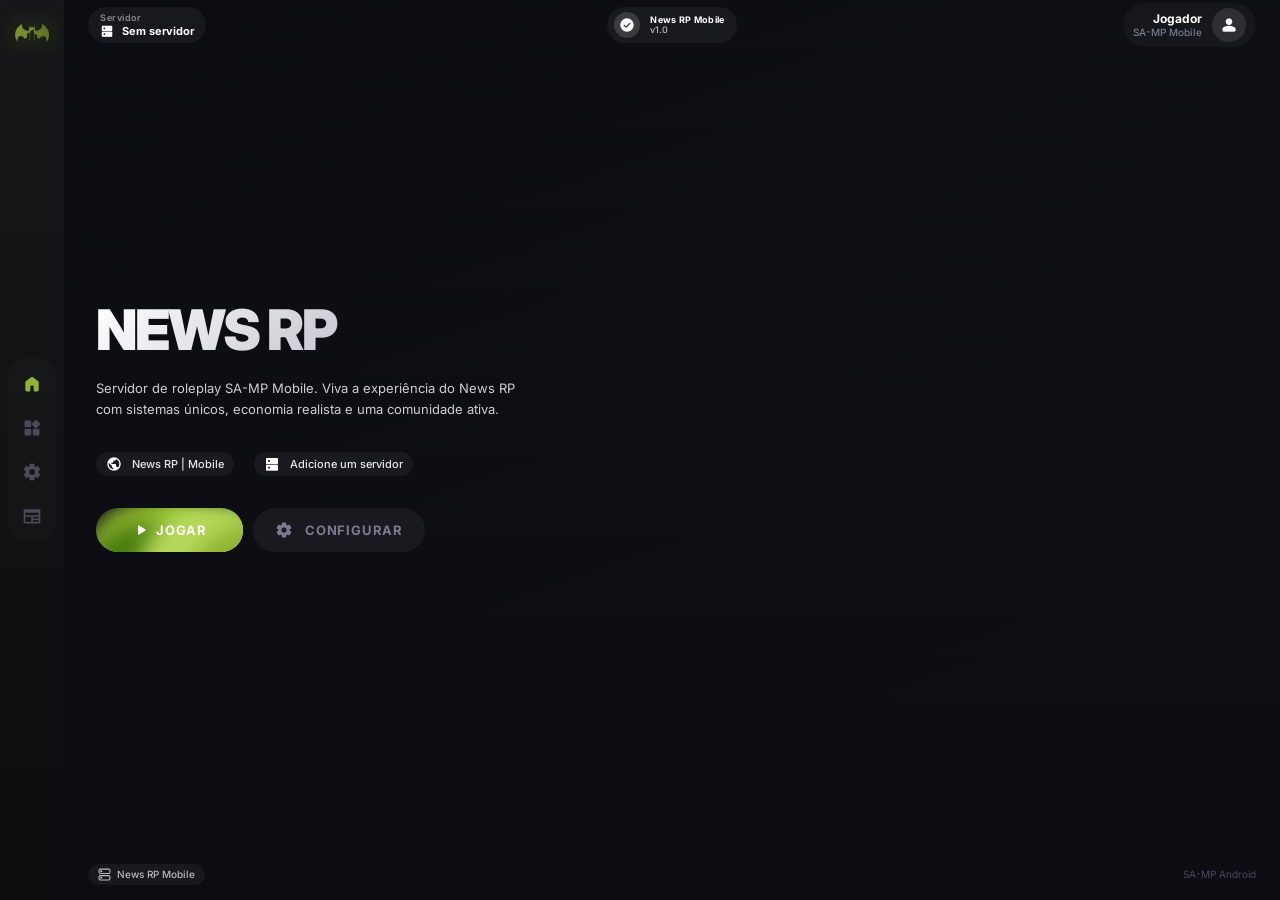
==== app/src/main/assets/launcher/index.html @ 9aef2b6c "Introduce a new web-based launcher interface with updated assets and functionality Replace the old M" ====
<!doctype html>
<html lang="pt-BR">
  <head>
    <meta charset="UTF-8" />
    <meta name="viewport" content="width=device-width, initial-scale=1.0, user-scalable=no" />
    <title>News RP Launcher</title>
    <link href="https://fonts.googleapis.com/css2?family=Material+Symbols+Rounded:opsz,wght,FILL,GRAD@24,400,1,0" rel="stylesheet" />
    <link rel="stylesheet" href="style.css" />
  </head>
  <body>
    <!-- ===== LEFT SIDEBAR ===== -->
    <nav class="sidebar">
      <div class="sidebar-top">
        <img src="assets/logo.png" alt="News RP" class="sidebar-logo" />
      </div>
      <div class="sidebar-nav">
        <div class="nav-group">
          <button class="nav-btn active" id="nav-home" title="Início">
            <span class="material-symbols-rounded" style="font-size: 20px;">home</span>
          </button>
          <button class="nav-btn" id="nav-servers" title="Servidores">
            <span class="material-symbols-rounded" style="font-size: 20px;">widgets</span>
          </button>
          <button class="nav-btn" id="nav-settings" title="Configurações">
            <span class="material-symbols-rounded" style="font-size: 20px;">settings</span>
          </button>
          <button class="nav-btn" id="nav-changelogs" title="Changelog">
            <span class="material-symbols-rounded" style="font-size: 20px;">newspaper</span>
          </button>
        </div>
      </div>
    </nav>

    <!-- ===== MAIN AREA ===== -->
    <div class="main-area">
      <!-- Top Bar -->
      <header class="topbar">
        <div class="topbar-left">
          <div class="player-count-card" id="topbar-players">
            <span class="pc-label">Servidor</span>
            <div class="pc-value-row">
              <span class="material-symbols-rounded" style="font-size: 14px; margin-right: 4px;">dns</span>
              <span id="selected-server-display">Sem servidor</span>
            </div>
          </div>
        </div>
        <div class="topbar-center">
          <div class="version-card" id="topbar-server-badge">
            <div class="v-icon">
              <span class="material-symbols-rounded" style="font-size: 16px;">check_circle</span>
            </div>
            <div class="v-info">
              <span class="v-label">News RP Mobile</span>
              <span class="v-value" id="topbar-version">v1.0</span>
            </div>
          </div>
        </div>
        <div class="topbar-right">
          <div class="user-profile" id="topbar-nick">
            <div class="user-info-text">
              <span class="user-name" id="topbar-username">Jogador</span>
              <span class="user-discord-tag">SA-MP Mobile</span>
            </div>
            <div class="user-avatar">
              <span class="material-symbols-rounded" style="font-size: 20px;">person</span>
            </div>
          </div>
        </div>
      </header>

      <!-- ===== HOME PAGE ===== -->
      <section class="page active" id="page-home">
        <div class="hero-content">
          <h1 class="hero-title">NEWS RP</h1>
          <p class="hero-description">
            Servidor de roleplay SA-MP Mobile. Viva a experiência do News RP com
            sistemas únicos, economia realista e uma comunidade ativa.
          </p>
          <div class="hero-meta">
            <div class="meta-item">
              <span class="material-symbols-rounded" style="font-size: 16px; margin-right: 4px;">public</span>
              <span id="srv-gamemode">News RP | Mobile</span>
            </div>
            <div class="meta-item">
              <span class="material-symbols-rounded" style="font-size: 16px; margin-right: 4px;">dns</span>
              <span id="srv-address">Sem servidor ativo</span>
            </div>
          </div>
          <div class="hero-actions">
            <button class="btn-play-bubble" id="srv-connect">
              <div class="bubble-layer bubble-1"></div>
              <div class="bubble-layer bubble-2"></div>
              <div class="bubble-layer bubble-3"></div>
              <div class="bubble-layer bubble-4"></div>
              <div class="bubble-layer bubble-5"></div>
              <div class="bubble-layer bubble-6"></div>
              <div class="bubble-layer bubble-7"></div>
              <span style="display: flex; align-items: center;">
                <span class="material-symbols-rounded" style="font-size: 18px; margin-right: 6px;">play_arrow</span>
                JOGAR
              </span>
            </button>
            <button class="btn-configure" id="open-settings-btn">
              <span class="material-symbols-rounded" style="font-size: 18px; margin-right: 4px;">settings</span>
              CONFIGURAR
            </button>
          </div>
        </div>
      </section>

      <!-- ===== SERVERS PAGE ===== -->
      <section class="page" id="page-servers">
        <div class="servers-content">
          <div class="servers-header">
            <h2 class="servers-title">SERVIDORES</h2>
            <button class="btn-add-server" id="btn-add-server">
              <span class="material-symbols-rounded" style="font-size: 16px; margin-right: 4px;">add</span>
              Adicionar
            </button>
          </div>
          <div class="servers-grid" id="servers-list">
            <div class="servers-empty">Nenhum servidor salvo.</div>
          </div>
        </div>
      </section>

      <!-- ===== SETTINGS PAGE ===== -->
      <section class="page" id="page-settings">
        <div class="settings-content">
          <div class="settings-header">
            <h2>CONFIGURAÇÕES</h2>
          </div>

          <div class="settings-grid single-col">
            <!-- Nickname -->
            <div class="setting-group full-width">
              <label class="setting-label">Nome do Jogador</label>
              <div class="path-row">
                <input
                  type="text"
                  id="nickname-input"
                  placeholder="Seu nome no jogo..."
                  maxlength="24"
                />
              </div>
            </div>

            <!-- Sistema Section -->
            <div class="settings-sub-header">
              <h3>Jogo</h3>
            </div>

            <div class="settings-row">
              <div class="setting-group">
                <label class="setting-label">Linhas do Chat</label>
                <div class="select-wrapper">
                  <select id="chat-lines-select">
                    <option value="5">5 linhas</option>
                    <option value="10">10 linhas</option>
                    <option value="15">15 linhas</option>
                    <option value="20">20 linhas</option>
                  </select>
                </div>
              </div>
              <div class="setting-group">
                <label class="setting-label">Versão do Launcher</label>
                <div class="info-wrapper">
                  <span id="launcher-version">Carregando...</span>
                </div>
              </div>
            </div>

            <!-- Toggles -->
            <div class="settings-row">
              <div class="setting-group toggle-group">
                <label class="setting-label">Teclado Android</label>
                <label class="toggle-switch">
                  <input type="checkbox" id="keyboard-toggle" />
                  <span class="toggle-slider"></span>
                </label>
              </div>
              <div class="setting-group toggle-group">
                <label class="setting-label">Voice Chat</label>
                <label class="toggle-switch">
                  <input type="checkbox" id="voicechat-toggle" />
                  <span class="toggle-slider"></span>
                </label>
              </div>
            </div>

            <!-- Actions -->
            <div class="settings-row" style="margin-top: 8px;">
              <button class="btn-dialog-cancel" id="btn-reinstall" style="flex: 1; display: flex; align-items: center; justify-content: center; gap: 8px;">
                <span class="material-symbols-rounded" style="font-size: 16px;">download</span>
                Reinstalar Dados
              </button>
            </div>
          </div>

          <button class="btn-save" id="save-settings">
            <span class="material-symbols-rounded" style="font-size: 18px; margin-right: 4px;">save</span>
            SALVAR
          </button>
        </div>
      </section>

      <!-- ===== CHANGELOG PAGE ===== -->
      <section class="page" id="page-changelogs">
        <div class="content">
          <h2 class="section-title">Histórico de Atualizações</h2>
          <p class="section-subtitle">
            Acompanhe o que mudou nas últimas versões do News RP Mobile.
          </p>
          <div class="changelog-container" id="changelog-list">
            <div class="changelog-entry">
              <div class="changelog-version">v1.0.0</div>
              <div class="changelog-date">2025</div>
              <ul class="changelog-items">
                <li>Launcher com interface renovada</li>
                <li>Suporte a múltiplos servidores</li>
                <li>Configurações de apelido e chat</li>
              </ul>
            </div>
          </div>
        </div>
      </section>

      <!-- Bottom Bar -->
      <footer class="bottombar">
        <div class="bottombar-left">
          <span class="server-address" id="footer-server">
            <svg width="13" height="13" viewBox="0 0 24 24" fill="none" stroke="currentColor" stroke-width="2">
              <rect x="2" y="2" width="20" height="8" rx="2" />
              <rect x="2" y="14" width="20" height="8" rx="2" />
              <circle cx="6" cy="6" r="1" /><circle cx="6" cy="18" r="1" />
            </svg>
            News RP Mobile
          </span>
        </div>
        <div class="bottombar-right">
          <span style="font-size: 10px; color: var(--text-muted);">SA-MP Android</span>
        </div>
      </footer>
    </div>

    <!-- ===== ADD SERVER DIALOG ===== -->
    <div class="dialog-overlay hidden" id="add-server-dialog">
      <div class="dialog-box">
        <div class="dialog-icon">
          <span class="material-symbols-rounded" style="font-size: 32px;">dns</span>
        </div>
        <div class="dialog-title">Adicionar Servidor</div>
        <div class="dialog-message">
          <input type="text" id="server-input" placeholder="IP:PORTA (ex: 127.0.0.1:7777)" style="width:100%;padding:12px 16px;background:var(--input-bg);border:1px solid var(--input-border);border-radius:8px;color:var(--text);font-family:'Inter',sans-serif;font-size:13px;outline:none;margin-top:8px;"/>
          <div id="server-error" style="color:#ff4444;font-size:12px;margin-top:8px;min-height:18px;"></div>
        </div>
        <div class="dialog-footer two-btns">
          <button class="btn-dialog-cancel" id="btn-server-cancel">Cancelar</button>
          <button class="btn-dialog-ok" id="btn-server-save">Salvar</button>
        </div>
      </div>
    </div>

    <!-- ===== GENERIC DIALOG ===== -->
    <div class="dialog-overlay hidden" id="custom-dialog">
      <div class="dialog-box" id="custom-dialog-box">
        <div class="dialog-icon">
          <span class="material-symbols-rounded" style="font-size: 32px;" id="dialog-icon-symbol">info</span>
        </div>
        <div class="dialog-title" id="dialog-title">Aviso</div>
        <div class="dialog-message" id="dialog-message"></div>
        <div class="dialog-footer">
          <button class="btn-dialog-ok" id="btn-dialog-ok">OK</button>
        </div>
      </div>
    </div>

    <!-- ===== TOAST ===== -->
    <div class="toast" id="toast">
      <span class="material-symbols-rounded" style="font-size: 16px;">check_circle</span>
      <span id="toast-msg">Salvo!</span>
    </div>

    <script src="script.js"></script>
  </body>
</html>
---- app/src/main/assets/launcher/style.css ----
@import url("https://fonts.googleapis.com/css2?family=Inter:wght@400;500;600;700;800;900&display=swap");

*,*::before,*::after { margin:0; padding:0; box-sizing:border-box; }

:root {
  --sidebar-w: 64px;
  --topbar-h: 50px;
  --bottom-h: 36px;
  --bg: #0d0d14;
  --bg-sidebar-top: #151718;
  --bg-sidebar-btm: #0c0d0f;
  --bg-main-top: #191b1f;
  --bg-main-btm: #0e1015;
  --bg-card: rgba(255,255,255,0.02);
  --border: rgba(255,255,255,0.03);
  --border-hover: rgba(255,255,255,0.08);
  --text: #eaeaf2;
  --text-sec: #7a7a90;
  --text-muted: #4a4a58;
  --accent: #8fb430;
  --accent-glow: rgba(143,180,48,0.3);
  --accent-dark: rgba(143,180,48,0.1);
  --danger: #e53935;
  --success: #66bb6a;
  --input-bg: rgba(255,255,255,0.03);
  --input-border: rgba(255,255,255,0.05);
  --radius: 10px;
  --transition: 0.2s ease;
  --surface: rgba(255,255,255,0.02);
}

html, body {
  height: 100%;
  overflow: hidden;
  -webkit-touch-callout: none;
  -webkit-user-select: none;
  user-select: none;
}

body {
  font-family: "Inter", sans-serif;
  background: var(--bg);
  color: var(--text);
  display: flex;
  -webkit-font-smoothing: antialiased;
  border-radius: 0;
  overflow: hidden;
  opacity: 0;
  transition: opacity 0.3s ease;
}

body.ready { opacity: 1; }

button, input, select, textarea { font-family: inherit; }

input[type="text"], input[type="password"] {
  -webkit-user-select: text;
  user-select: text;
}

.material-symbols-rounded {
  font-variation-settings: 'FILL' 1, 'wght' 400, 'GRAD' 0, 'opsz' 24;
}

/* ===== SIDEBAR ===== */
.sidebar {
  width: var(--sidebar-w);
  height: 100vh;
  background: linear-gradient(to bottom, var(--bg-sidebar-top), var(--bg-sidebar-btm));
  display: flex;
  flex-direction: column;
  align-items: center;
  justify-content: center;
  gap: 0;
  flex-shrink: 0;
  z-index: 10;
  position: relative;
}

.sidebar-top { position: absolute; top: 12px; }
.sidebar-bottom { position: absolute; bottom: 12px; }

.sidebar-logo {
  width: 44px;
  height: 44px;
  object-fit: contain;
  filter: drop-shadow(0 0 12px rgba(143,180,48,0.4));
}

.sidebar-nav {
  display: flex;
  flex-direction: column;
  gap: 20px;
  align-items: center;
}

.nav-group {
  display: flex;
  flex-direction: column;
  gap: 4px;
  background: rgba(255,255,255,0.015);
  padding: 6px 0;
  border-radius: 18px;
  width: 48px;
  align-items: center;
}

.nav-btn {
  width: 40px;
  height: 40px;
  display: flex;
  align-items: center;
  justify-content: center;
  border: none;
  background: transparent;
  color: var(--text-muted);
  border-radius: 50%;
  cursor: pointer;
  transition: all var(--transition);
  -webkit-tap-highlight-color: transparent;
}

.nav-btn:hover { color: var(--text); }
.nav-btn.active { color: var(--accent); }

/* ===== MAIN AREA ===== */
.main-area {
  flex: 1;
  display: flex;
  flex-direction: column;
  min-width: 0;
  position: relative;
  background: linear-gradient(to bottom, var(--bg-main-top), var(--bg-main-btm));
}

/* ===== TOP BAR ===== */
.topbar {
  height: var(--topbar-h);
  display: flex;
  align-items: center;
  justify-content: space-between;
  padding: 0 24px;
  background: transparent;
  flex-shrink: 0;
  z-index: 5;
  position: relative;
}

.topbar-left, .topbar-center, .topbar-right {
  display: flex;
  align-items: center;
  gap: 8px;
}
.topbar-left { flex: 1; }
.topbar-center { flex: 0 0 auto; }
.topbar-right { flex: 1; justify-content: flex-end; gap: 14px; }

.player-count-card {
  display: flex;
  flex-direction: column;
  justify-content: center;
  gap: 1px;
  background: rgba(255,255,255,0.05);
  padding: 5px 12px;
  border-radius: 20px;
}

.pc-label {
  font-size: 9px;
  font-weight: 600;
  color: rgba(255,255,255,0.5);
  letter-spacing: 0.5px;
}

.pc-value-row {
  display: flex;
  align-items: center;
  gap: 4px;
}

.pc-value-row .material-symbols-rounded { color: #fff; }

#selected-server-display {
  font-size: 11px;
  font-weight: 700;
  color: #fff;
}

.version-card {
  display: flex;
  align-items: center;
  gap: 10px;
  background: rgba(255,255,255,0.05);
  padding: 5px 12px 5px 7px;
  border-radius: 24px;
}

.v-icon {
  width: 26px;
  height: 26px;
  border-radius: 50%;
  background: rgba(255,255,255,0.15);
  display: flex;
  align-items: center;
  justify-content: center;
  color: #fff;
}

.v-info { display: flex; flex-direction: column; line-height: 1.1; }
.v-label { font-size: 9px; font-weight: 700; color: #fff; letter-spacing: 0.3px; }
.v-value { font-size: 9px; color: rgba(255,255,255,0.7); font-weight: 500; }

.user-profile {
  display: flex;
  align-items: center;
  gap: 10px;
  background: rgba(255,255,255,0.03);
  padding: 5px 10px;
  border-radius: 30px;
  cursor: default;
}

.user-info-text {
  display: flex;
  flex-direction: column;
  align-items: flex-end;
  line-height: 1.2;
}

.user-name { font-size: 12px; font-weight: 700; color: #fff; }
.user-discord-tag { font-size: 10px; font-weight: 500; color: var(--text-sec); }

.user-avatar {
  width: 34px;
  height: 34px;
  border-radius: 50%;
  background: rgba(255,255,255,0.1);
  display: flex;
  align-items: center;
  justify-content: center;
  color: #fff;
}

/* ===== PAGES ===== */
.page {
  display: none;
  flex: 1;
  overflow-y: auto;
  position: relative;
}

.page.active {
  display: flex;
  animation: fadeInPage 0.4s cubic-bezier(0.16,1,0.3,1) forwards;
}

@keyframes fadeInPage {
  from { opacity: 0; transform: translateY(10px) scale(0.99); }
  to { opacity: 1; transform: translateY(0) scale(1); }
}

/* ===== HOME PAGE ===== */
#page-home {
  background: url("assets/banner.png") center center / cover no-repeat;
  position: absolute;
  top: 0; left: 0; right: 0; bottom: 0;
  z-index: 1;
  align-items: center;
  padding: 0 0 calc(var(--bottom-h) + 10px) 0;
}

#page-home::before {
  content: "";
  position: absolute;
  inset: 0;
  background: linear-gradient(160deg, rgba(10,10,16,0.9) 0%, rgba(10,10,16,0.6) 50%, rgba(10,10,16,0.4) 100%);
  z-index: 0;
}

#page-home > * { position: relative; z-index: 2; }

.hero-content {
  position: relative;
  z-index: 2;
  max-width: 560px;
  padding: 0 32px;
  animation: slideUp 0.6s ease-out;
}

@keyframes slideUp {
  from { opacity: 0; transform: translateY(20px); }
  to { opacity: 1; transform: translateY(0); }
}

.hero-title {
  font-size: 56px;
  font-weight: 900;
  line-height: 1;
  margin-bottom: 20px;
  letter-spacing: -2px;
  text-transform: uppercase;
  background: linear-gradient(135deg, #fff 0%, #a0a0b0 100%);
  -webkit-background-clip: text;
  background-clip: text;
  -webkit-text-fill-color: transparent;
}

.hero-description {
  font-size: 13px;
  line-height: 1.6;
  color: rgba(255,255,255,0.8);
  margin-bottom: 32px;
  max-width: 440px;
}

.hero-meta {
  display: flex;
  gap: 20px;
  margin-bottom: 32px;
  flex-wrap: wrap;
}

.meta-item {
  display: flex;
  align-items: center;
  gap: 6px;
  color: rgba(255,255,255,0.9);
  font-size: 11px;
  font-weight: 500;
  background: rgba(255,255,255,0.05);
  padding: 4px 10px;
  border-radius: 20px;
}

.meta-item .material-symbols-rounded { color: #fff; }

.hero-actions { display: flex; gap: 10px; }

/* ===== ANIMATED BUBBLE PLAY BUTTON ===== */
.btn-play-bubble {
  position: relative;
  padding: 13px 36px;
  font-size: 13px;
  font-weight: 700;
  letter-spacing: 0.8px;
  color: white;
  border: none;
  border-radius: 50px;
  cursor: pointer;
  overflow: hidden;
  background: transparent;
  display: inline-flex;
  align-items: center;
  justify-content: center;
  z-index: 1;
  transition: transform 0.2s ease, box-shadow 0.3s ease;
  -webkit-tap-highlight-color: transparent;
}

.btn-play-bubble span { position: relative; z-index: 15; }
.btn-play-bubble:active { transform: scale(0.96); }
.btn-play-bubble:hover { box-shadow: 0 0 30px rgba(143,180,48,0.4); }

.btn-play-bubble::before {
  content: "";
  background: rgba(10,10,15,0.85);
  border-radius: inherit;
  height: calc(100% - 4px);
  width: calc(100% - 4px);
  position: absolute;
  top: 2px; left: 2px;
  z-index: 12;
  opacity: 0;
  transform: scale(0.95);
  transition: all 0.5s ease;
}

.btn-play-bubble:hover::before { opacity: 1; transform: scale(1); }

.btn-play-bubble .bubble-layer {
  position: absolute;
  width: 140px;
  height: 140px;
  border-radius: 50%;
  filter: blur(10px);
  z-index: 0;
  animation-play-state: paused;
}

#page-home.active .btn-play-bubble .bubble-layer { animation-play-state: running; }

.bubble-1 { background: #8fb430; top: -20%; left: -10%; animation: bubbleMoveUpRight 6s ease-in-out infinite; }
.bubble-2 { background: #a3d434; top: 0%; left: 10%; animation: bubbleMoveDownLeft 5s ease-in-out infinite; animation-delay: 1s; }
.bubble-3 { background: #c8e84d; top: 20%; left: 50%; animation: bubbleMoveRight 4s ease-in-out infinite; animation-delay: 2s; }
.bubble-4 { background: #6d9e1f; top: -20%; left: 70%; animation: bubbleMoveUpLeft 7s ease-in-out infinite; animation-delay: 3s; }
.bubble-5 { background: #4a7c0f; top: 30%; left: -10%; animation: bubbleMoveDownRight 3s ease-in-out infinite; animation-delay: 4s; }
.bubble-6 { background: #b5d85a; top: -10%; left: 30%; animation: bubbleMoveLeft 8s ease-in-out infinite; animation-delay: 0.5s; }
.bubble-7 { background: #8fb430; top: 40%; left: 60%; animation: bubbleMoveUp 6s ease-in-out infinite; animation-delay: 1.5s; }

@keyframes bubbleMoveUpRight { 0%{transform:translate(0,0)} 25%{transform:translate(100%,-100%)} 50%{transform:translate(-50%,50%)} 75%{transform:translate(50%,-50%)} 100%{transform:translate(0,0)} }
@keyframes bubbleMoveDownLeft { 0%{transform:translate(0,0)} 25%{transform:translate(-100%,100%)} 50%{transform:translate(50%,-50%)} 75%{transform:translate(-50%,50%)} 100%{transform:translate(0,0)} }
@keyframes bubbleMoveRight { 0%{transform:translate(0,0)} 25%{transform:translate(100%,0)} 50%{transform:translate(-100%,50%)} 75%{transform:translate(50%,-50%)} 100%{transform:translate(0,0)} }
@keyframes bubbleMoveUpLeft { 0%{transform:translate(0,0)} 25%{transform:translate(-100%,-100%)} 50%{transform:translate(50%,50%)} 75%{transform:translate(-50%,-50%)} 100%{transform:translate(0,0)} }
@keyframes bubbleMoveDownRight { 0%{transform:translate(0,0)} 25%{transform:translate(100%,100%)} 50%{transform:translate(-50%,-50%)} 75%{transform:translate(50%,50%)} 100%{transform:translate(0,0)} }
@keyframes bubbleMoveLeft { 0%{transform:translate(0,0)} 25%{transform:translate(-100%,0)} 50%{transform:translate(100%,-50%)} 75%{transform:translate(-50%,50%)} 100%{transform:translate(0,0)} }
@keyframes bubbleMoveUp { 0%{transform:translate(0,0)} 25%{transform:translate(0,-100%)} 50%{transform:translate(50%,50%)} 75%{transform:translate(-50%,-50%)} 100%{transform:translate(0,0)} }

.btn-configure {
  display: inline-flex;
  align-items: center;
  gap: 8px;
  padding: 11px 22px;
  border: none;
  border-radius: 50px;
  background: rgba(255,255,255,0.05);
  color: var(--text-sec);
  font-size: 13px;
  font-weight: 700;
  letter-spacing: 0.8px;
  cursor: pointer;
  transition: background var(--transition), color var(--transition);
  backdrop-filter: blur(6px);
  -webkit-tap-highlight-color: transparent;
}

.btn-configure:hover { background: rgba(255,255,255,0.1); color: var(--text); }

/* ===== SERVERS PAGE ===== */
.servers-content { padding: 24px 32px; height: 100%; overflow-y: auto; }

.servers-header {
  display: flex;
  align-items: center;
  justify-content: space-between;
  margin-bottom: 28px;
}

.servers-title {
  font-size: 22px;
  font-weight: 800;
  letter-spacing: 1px;
  color: #fff;
  text-transform: uppercase;
}

.btn-add-server {
  display: inline-flex;
  align-items: center;
  gap: 4px;
  padding: 8px 16px;
  background: var(--accent);
  color: #0a0a0f;
  border: none;
  border-radius: 20px;
  font-size: 12px;
  font-weight: 700;
  cursor: pointer;
  transition: all var(--transition);
  -webkit-tap-highlight-color: transparent;
}

.btn-add-server:hover { filter: brightness(1.1); transform: translateY(-1px); }

.servers-grid { display: flex; flex-direction: column; gap: 16px; }

.servers-empty {
  text-align: center;
  color: var(--text-muted);
  padding: 48px 0;
  font-size: 14px;
}

.server-card {
  display: flex;
  flex-direction: column;
  background: #13131a;
  border: 1px solid rgba(255,255,255,0.06);
  border-radius: 16px;
  overflow: hidden;
  transition: var(--transition);
}

.server-card:hover { border-color: rgba(255,255,255,0.12); }

.server-card.selected-card { border-color: rgba(143,180,48,0.4); }

.server-card-header {
  height: 100px;
  background: linear-gradient(135deg, rgba(30,30,40,1) 0%, rgba(20,20,25,1) 100%);
  position: relative;
  display: flex;
  align-items: center;
  justify-content: center;
  border-bottom: 1px solid rgba(255,255,255,0.04);
}

.server-card-status-badge {
  position: absolute;
  top: 10px;
  right: 10px;
  display: flex;
  align-items: center;
  gap: 5px;
  background: rgba(0,0,0,0.6);
  backdrop-filter: blur(4px);
  padding: 3px 8px;
  border-radius: 20px;
  border: 1px solid rgba(255,255,255,0.08);
  font-size: 9px;
  font-weight: 700;
  text-transform: uppercase;
  color: #fff;
  z-index: 2;
}

.selected-badge {
  position: absolute;
  top: 10px;
  left: 10px;
  display: flex;
  align-items: center;
  gap: 5px;
  background: rgba(143,180,48,0.2);
  border: 1px solid rgba(143,180,48,0.4);
  padding: 3px 8px;
  border-radius: 20px;
  font-size: 9px;
  font-weight: 700;
  color: var(--accent);
  z-index: 2;
}

.status-dot {
  width: 6px;
  height: 6px;
  border-radius: 50%;
  background: var(--success);
  box-shadow: 0 0 6px var(--success);
}

.server-card-icon {
  width: 48px;
  height: 48px;
  border-radius: 12px;
  background: rgba(0,0,0,0.3);
  border: 1px solid rgba(255,255,255,0.1);
  display: flex;
  align-items: center;
  justify-content: center;
  color: var(--accent);
  z-index: 2;
  backdrop-filter: blur(4px);
}

.server-card-body { padding: 16px; display: flex; flex-direction: column; gap: 12px; }
.server-card-name { font-size: 15px; font-weight: 700; color: #fff; }
.server-card-address {
  display: inline-flex;
  align-items: center;
  gap: 6px;
  font-size: 12px;
  font-weight: 500;
  color: var(--text-sec);
  background: rgba(255,255,255,0.04);
  padding: 6px 12px;
  border-radius: 8px;
  width: fit-content;
}

.server-card-actions { display: flex; gap: 8px; }

.btn-server-connect {
  flex: 1;
  display: flex;
  align-items: center;
  justify-content: center;
  gap: 6px;
  padding: 10px;
  border: none;
  border-radius: 8px;
  background: var(--accent);
  color: #0a0a0f;
  font-weight: 800;
  font-size: 11px;
  letter-spacing: 0.8px;
  cursor: pointer;
  transition: all var(--transition);
  -webkit-tap-highlight-color: transparent;
}

.btn-server-connect:hover { filter: brightness(1.1); transform: translateY(-1px); }
.btn-server-connect.secondary {
  background: rgba(255,255,255,0.05);
  color: var(--text);
  border: 1px solid rgba(255,255,255,0.08);
  flex: 0 0 auto;
  padding: 10px 14px;
}

.btn-server-delete {
  display: flex;
  align-items: center;
  justify-content: center;
  padding: 10px 12px;
  border: 1px solid rgba(229,57,53,0.2);
  border-radius: 8px;
  background: rgba(229,57,53,0.05);
  color: var(--danger);
  cursor: pointer;
  transition: all var(--transition);
  -webkit-tap-highlight-color: transparent;
}

.btn-server-delete:hover { background: rgba(229,57,53,0.15); }

/* ===== SETTINGS PAGE ===== */
#page-settings {
  flex-direction: column;
  padding: 0;
  align-items: center;
  justify-content: center;
}

.settings-content {
  animation: slideUp 0.4s ease-out;
  max-width: 800px;
  width: 100%;
  padding: 24px 32px;
}

.settings-header { margin-bottom: 8px; }
.settings-header h2 {
  font-size: 22px;
  font-weight: 800;
  color: #fff;
  letter-spacing: 1px;
}

.settings-grid.single-col {
  display: flex;
  flex-direction: column;
  gap: 16px;
  width: 100%;
  margin-bottom: 24px;
}

.settings-row {
  display: grid;
  grid-template-columns: 1fr 1fr;
  gap: 16px;
}

.setting-group { display: flex; flex-direction: column; gap: 6px; }
.setting-group.full-width { width: 100%; }

.setting-label {
  font-size: 11px;
  font-weight: 700;
  letter-spacing: 0.8px;
  text-transform: uppercase;
  color: var(--text-sec);
}

#nickname-input {
  width: 100%;
  height: 44px;
  padding: 0 16px;
  background: var(--input-bg);
  border: 1px solid var(--input-border);
  border-radius: 8px;
  color: var(--text);
  font-size: 13px;
  font-weight: 500;
  outline: none;
  transition: border-color var(--transition), box-shadow var(--transition);
  -webkit-user-select: text;
  user-select: text;
}

#nickname-input:focus {
  border-color: var(--accent);
  box-shadow: 0 0 0 3px var(--accent-glow);
}

select {
  width: 100%;
  height: 44px;
  padding: 0 16px;
  background: var(--input-bg);
  border: 1px solid var(--input-border);
  border-radius: 8px;
  color: var(--text);
  font-size: 13px;
  font-weight: 500;
  outline: none;
  cursor: pointer;
  appearance: none;
  transition: border-color var(--transition), box-shadow var(--transition);
}

select:focus {
  border-color: var(--accent);
  box-shadow: 0 0 0 3px var(--accent-glow);
}

select option { background: #15151e; color: var(--text); }

.select-wrapper { position: relative; }

.select-wrapper::after {
  content: "";
  position: absolute;
  right: 14px;
  top: 50%;
  transform: translateY(-50%);
  width: 0;
  height: 0;
  border-left: 5px solid transparent;
  border-right: 5px solid transparent;
  border-top: 5px solid var(--text-sec);
  pointer-events: none;
}

.info-wrapper {
  background: rgba(255,255,255,0.02);
  display: flex;
  align-items: center;
  padding: 0 16px;
  height: 44px;
  border-radius: 8px;
  border: 1px solid rgba(255,255,255,0.05);
  color: var(--text);
  font-size: 13px;
  font-weight: 500;
}

/* Toggle Switch */
.toggle-group {
  flex-direction: row;
  align-items: center;
  justify-content: space-between;
  background: rgba(255,255,255,0.02);
  padding: 12px 16px;
  border-radius: 8px;
  border: 1px solid rgba(255,255,255,0.05);
}

.toggle-switch {
  position: relative;
  display: inline-block;
  width: 44px;
  height: 24px;
  flex-shrink: 0;
}

.toggle-switch input { opacity: 0; width: 0; height: 0; }

.toggle-slider {
  position: absolute;
  cursor: pointer;
  inset: 0;
  background: rgba(255,255,255,0.1);
  border-radius: 34px;
  transition: var(--transition);
}

.toggle-slider:before {
  content: "";
  position: absolute;
  height: 18px;
  width: 18px;
  left: 3px;
  bottom: 3px;
  background: white;
  border-radius: 50%;
  transition: var(--transition);
}

input:checked + .toggle-slider { background: var(--accent); }
input:checked + .toggle-slider:before { transform: translateX(20px); }

.settings-sub-header {
  margin-top: 8px;
  margin-bottom: 4px;
  border-bottom: 1px solid rgba(255,255,255,0.05);
  padding-bottom: 6px;
}

.settings-sub-header h3 {
  font-size: 11px;
  color: var(--text-muted);
  text-transform: uppercase;
  font-weight: 700;
  letter-spacing: 0.8px;
}

.btn-save {
  margin-top: 4px;
  display: inline-flex;
  align-items: center;
  justify-content: center;
  gap: 8px;
  padding: 14px 40px;
  background: var(--accent);
  color: #0d0d14;
  font-size: 13px;
  font-weight: 800;
  letter-spacing: 1px;
  border: none;
  border-radius: 10px;
  cursor: pointer;
  transition: transform 0.2s, box-shadow 0.2s;
  -webkit-tap-highlight-color: transparent;
}

.btn-save:hover { transform: translateY(-2px); box-shadow: 0 8px 24px rgba(143,180,48,0.4); }
.btn-save:active { transform: scale(0.97); }

.btn-dialog-cancel {
  display: flex;
  align-items: center;
  justify-content: center;
  gap: 8px;
  padding: 12px 20px;
  background: rgba(255,255,255,0.05);
  color: var(--text);
  border: 1px solid rgba(255,255,255,0.1);
  border-radius: 8px;
  font-weight: 600;
  font-size: 13px;
  cursor: pointer;
  transition: all var(--transition);
  -webkit-tap-highlight-color: transparent;
}

.btn-dialog-cancel:hover { background: rgba(255,255,255,0.1); }

/* ===== CHANGELOG PAGE ===== */
#page-changelogs { flex-direction: column; }

#page-changelogs .content {
  padding: 24px 32px 60px 32px;
  flex: 1;
  display: flex;
  flex-direction: column;
  animation: slideUp 0.4s ease-out;
}

.section-title {
  font-size: 20px;
  font-weight: 800;
  color: #fff;
  margin-bottom: 8px;
}

.section-subtitle {
  color: var(--text-sec);
  font-size: 13px;
  margin-bottom: 20px;
}

.changelog-container {
  background: var(--surface);
  border: 1px solid rgba(255,255,255,0.05);
  border-radius: 12px;
  padding: 20px;
  flex: 1;
  overflow-y: auto;
}

.changelog-entry { padding: 16px 0; border-bottom: 1px solid rgba(255,255,255,0.05); }
.changelog-entry:last-child { border-bottom: none; }

.changelog-version {
  font-size: 16px;
  font-weight: 800;
  color: var(--accent);
  margin-bottom: 4px;
}

.changelog-date {
  font-size: 11px;
  color: var(--text-muted);
  margin-bottom: 10px;
}

.changelog-items {
  list-style: none;
  display: flex;
  flex-direction: column;
  gap: 6px;
}

.changelog-items li {
  font-size: 13px;
  color: var(--text-sec);
  padding-left: 16px;
  position: relative;
}

.changelog-items li::before {
  content: "•";
  position: absolute;
  left: 0;
  color: var(--accent);
}

/* ===== BOTTOM BAR ===== */
.bottombar {
  position: absolute;
  bottom: 8px;
  left: 0;
  right: 0;
  height: var(--bottom-h);
  display: flex;
  align-items: center;
  justify-content: space-between;
  padding: 0 24px;
  background: transparent;
  z-index: 5;
}

.bottombar-left, .bottombar-right {
  display: flex;
  align-items: center;
  gap: 8px;
}

.server-address {
  display: inline-flex;
  align-items: center;
  gap: 6px;
  font-size: 10px;
  font-weight: 500;
  color: rgba(255,255,255,0.7);
  background: rgba(255,255,255,0.05);
  padding: 4px 10px;
  border-radius: 20px;
}

/* ===== DIALOG OVERLAY ===== */
.dialog-overlay {
  position: fixed;
  inset: 0;
  background: rgba(0,0,0,0.8);
  display: flex;
  align-items: center;
  justify-content: center;
  z-index: 2000;
  opacity: 1;
  visibility: visible;
  transition: all 0.2s ease;
  backdrop-filter: blur(5px);
}

.dialog-overlay.hidden {
  opacity: 0;
  visibility: hidden;
  pointer-events: none;
}

.dialog-box {
  background: linear-gradient(135deg, #1a1c23 0%, #15171e 100%);
  width: 90%;
  max-width: 380px;
  border-radius: 20px;
  box-shadow: 0 20px 60px rgba(0,0,0,0.6), 0 0 0 1px rgba(255,255,255,0.08);
  padding: 28px;
  text-align: center;
  transform: scale(1);
  transition: transform 0.3s cubic-bezier(0.34,1.56,0.64,1);
  position: relative;
}

.dialog-overlay.hidden .dialog-box { transform: scale(0.9); }

.dialog-icon {
  width: 64px;
  height: 64px;
  border-radius: 50%;
  background: rgba(143,180,48,0.1);
  color: var(--accent);
  display: flex;
  align-items: center;
  justify-content: center;
  margin: 0 auto 20px;
}

.dialog-title {
  font-size: 20px;
  font-weight: 800;
  margin-bottom: 10px;
  color: #fff;
}

.dialog-message {
  font-size: 14px;
  line-height: 1.6;
  color: rgba(255,255,255,0.7);
  margin-bottom: 28px;
}

.dialog-footer { display: flex; justify-content: center; }
.dialog-footer.two-btns { display: flex; gap: 10px; width: 100%; }

.btn-dialog-ok {
  flex: 1;
  padding: 12px 20px;
  background: var(--accent);
  color: #0d0d14;
  border: none;
  border-radius: 10px;
  font-weight: 700;
  font-size: 13px;
  cursor: pointer;
  transition: all 0.2s ease;
  -webkit-tap-highlight-color: transparent;
}

.btn-dialog-ok:hover { filter: brightness(1.05); transform: translateY(-1px); }

/* ===== TOAST ===== */
.toast {
  position: fixed;
  bottom: 20px;
  left: 50%;
  transform: translateX(-50%) translateY(20px);
  background: rgba(143,180,48,0.95);
  color: #0a0a0f;
  padding: 10px 20px;
  border-radius: 8px;
  font-size: 13px;
  font-weight: 700;
  display: flex;
  align-items: center;
  gap: 8px;
  opacity: 0;
  pointer-events: none;
  transition: opacity 0.3s ease, transform 0.3s ease;
  z-index: 3000;
}

.toast.show {
  opacity: 1;
  transform: translateX(-50%) translateY(0);
}

.toast.error {
  background: rgba(229,57,53,0.95);
  color: #fff;
}

/* ===== SCROLLBAR ===== */
::-webkit-scrollbar { width: 3px; }
::-webkit-scrollbar-track { background: transparent; }
::-webkit-scrollbar-thumb { background: rgba(255,255,255,0.08); border-radius: 2px; }
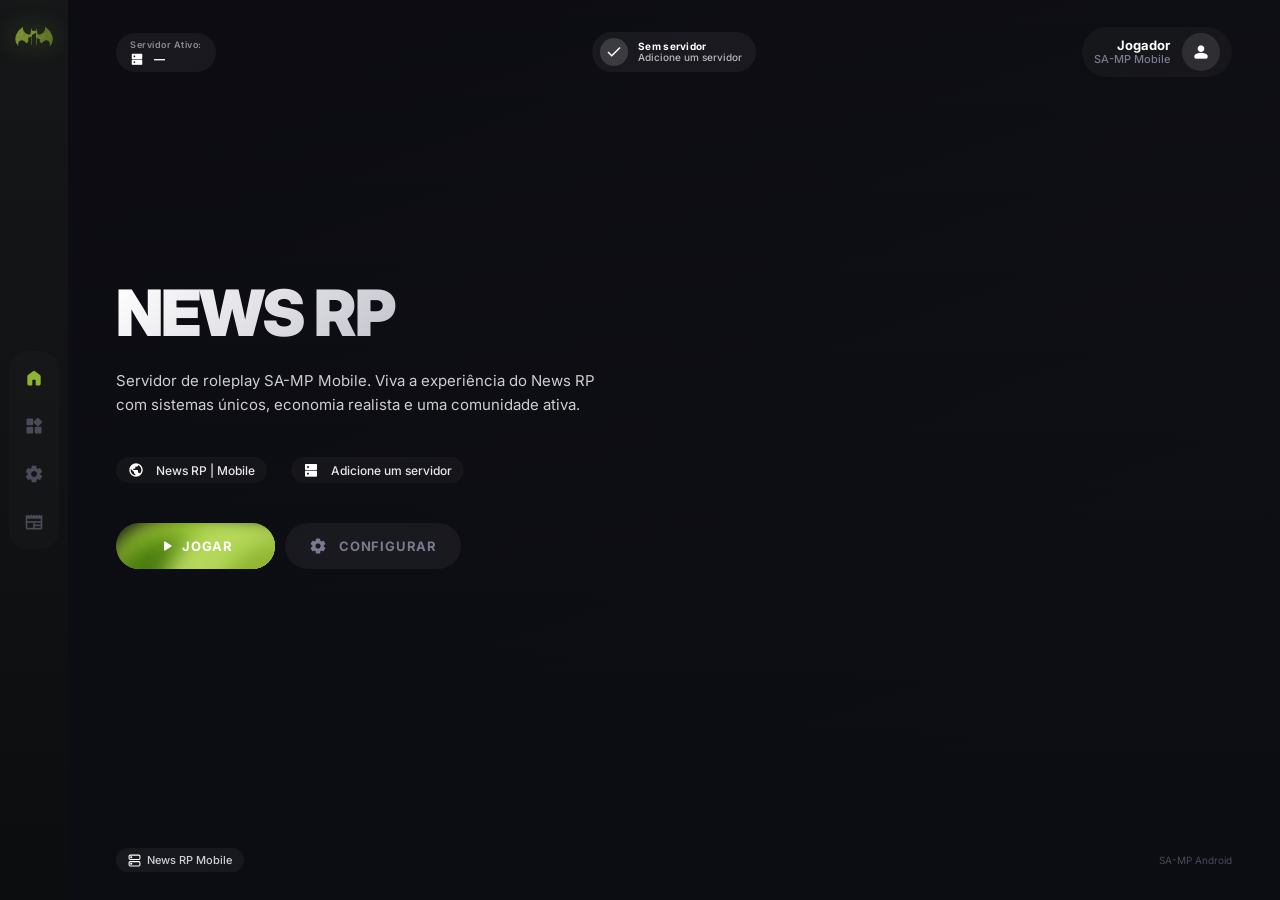
==== commit e3b0a938: "Adapt application interface for Android platform by updating styling and functionality Updates index" ====
--- a/app/src/main/assets/launcher/index.html
+++ b/app/src/main/assets/launcher/index.html
@@ -2,10 +2,42 @@
 <html lang="pt-BR">
   <head>
     <meta charset="UTF-8" />
-    <meta name="viewport" content="width=device-width, initial-scale=1.0, user-scalable=no" />
+    <meta name="viewport" content="width=device-width, initial-scale=1.0" />
     <title>News RP Launcher</title>
     <link href="https://fonts.googleapis.com/css2?family=Material+Symbols+Rounded:opsz,wght,FILL,GRAD@24,400,1,0" rel="stylesheet" />
     <link rel="stylesheet" href="style.css" />
+    <style>
+      /* Android extras */
+      html,body{-webkit-touch-callout:none;-webkit-user-select:none;user-select:none}
+      input,textarea{-webkit-user-select:text;user-select:text}
+      .toggle-group{flex-direction:row;align-items:center;justify-content:space-between;background:rgba(255,255,255,.02);padding:12px 16px;border-radius:8px;border:1px solid rgba(255,255,255,.05)}
+      .toggle-switch{position:relative;display:inline-block;width:44px;height:24px;flex-shrink:0}
+      .toggle-switch input{opacity:0;width:0;height:0}
+      .toggle-slider{position:absolute;cursor:pointer;inset:0;background:rgba(255,255,255,.1);border-radius:34px;transition:.2s}
+      .toggle-slider:before{content:"";position:absolute;height:18px;width:18px;left:3px;bottom:3px;background:#fff;border-radius:50%;transition:.2s}
+      input:checked+.toggle-slider{background:var(--accent)}
+      input:checked+.toggle-slider:before{transform:translateX(20px)}
+      .btn-add-server{display:inline-flex;align-items:center;gap:6px;padding:8px 18px;background:var(--accent);color:#0a0a0f;border:none;border-radius:20px;font-size:12px;font-weight:700;cursor:pointer;transition:.2s;-webkit-tap-highlight-color:transparent}
+      .btn-add-server:hover{filter:brightness(1.1)}
+      .info-wrapper{background:rgba(255,255,255,.02);display:flex;align-items:center;padding:0 16px;height:44px;border-radius:8px;border:1px solid rgba(255,255,255,.05);color:var(--text);font-size:13px;font-weight:500}
+      .servers-empty{text-align:center;color:var(--text-muted);padding:48px 0;font-size:14px}
+      .server-actions-row{display:flex;gap:8px;margin-top:4px}
+      .btn-use-server{flex:0 0 auto;display:flex;align-items:center;gap:6px;padding:10px 14px;border:1px solid rgba(255,255,255,.08);border-radius:8px;background:rgba(255,255,255,.04);color:var(--text-sec);font-weight:700;font-size:11px;cursor:pointer;transition:.2s;-webkit-tap-highlight-color:transparent}
+      .btn-use-server:hover{background:rgba(255,255,255,.1);color:#fff}
+      .btn-del-server{flex:0 0 auto;display:flex;align-items:center;padding:10px 12px;border:1px solid rgba(229,57,53,.2);border-radius:8px;background:rgba(229,57,53,.05);color:var(--danger);cursor:pointer;transition:.2s;-webkit-tap-highlight-color:transparent}
+      .btn-del-server:hover{background:rgba(229,57,53,.15)}
+      .badge-selected{position:absolute;top:12px;left:12px;display:flex;align-items:center;gap:4px;background:rgba(143,180,48,.2);border:1px solid rgba(143,180,48,.4);padding:4px 10px;border-radius:20px;font-size:9px;font-weight:700;color:var(--accent);z-index:2}
+      .server-card.is-selected{border-color:rgba(143,180,48,.35)}
+      #nickname-input{width:100%;height:44px;padding:0 16px;background:var(--input-bg);border:1px solid var(--input-border);border-radius:8px;color:var(--text);font-family:Inter,sans-serif;font-size:13px;font-weight:500;outline:none;transition:.2s}
+      #nickname-input:focus{border-color:var(--accent);box-shadow:0 0 0 3px var(--accent-glow)}
+      .settings-sub-header{margin-top:16px;margin-bottom:4px;border-bottom:1px solid rgba(255,255,255,.05);padding-bottom:6px}
+      .settings-sub-header h3{font-size:11px;color:var(--text-muted);text-transform:uppercase;font-weight:700;letter-spacing:.8px}
+      select{width:100%;padding:11px 32px 11px 14px;background:var(--input-bg);border:1px solid var(--input-border);border-radius:8px;color:var(--text);font-family:inherit;font-size:13px;font-weight:500;outline:none;cursor:pointer;appearance:none;transition:.2s}
+      select:focus{border-color:var(--accent);box-shadow:0 0 0 3px var(--accent-glow)}
+      select option{background:#15151e;color:var(--text)}
+      .select-wrap{position:relative}
+      .select-wrap::after{content:"";position:absolute;right:14px;top:50%;transform:translateY(-50%);width:0;height:0;border-left:5px solid transparent;border-right:5px solid transparent;border-top:5px solid var(--text-sec);pointer-events:none}
+    </style>
   </head>
   <body>
     <!-- ===== LEFT SIDEBAR ===== -->
@@ -16,16 +48,16 @@
       <div class="sidebar-nav">
         <div class="nav-group">
           <button class="nav-btn active" id="nav-home" title="Início">
-            <span class="material-symbols-rounded" style="font-size: 20px;">home</span>
+            <span class="material-symbols-rounded" style="font-size:20px">home</span>
           </button>
           <button class="nav-btn" id="nav-servers" title="Servidores">
-            <span class="material-symbols-rounded" style="font-size: 20px;">widgets</span>
+            <span class="material-symbols-rounded" style="font-size:20px">widgets</span>
           </button>
           <button class="nav-btn" id="nav-settings" title="Configurações">
-            <span class="material-symbols-rounded" style="font-size: 20px;">settings</span>
+            <span class="material-symbols-rounded" style="font-size:20px">settings</span>
           </button>
           <button class="nav-btn" id="nav-changelogs" title="Changelog">
-            <span class="material-symbols-rounded" style="font-size: 20px;">newspaper</span>
+            <span class="material-symbols-rounded" style="font-size:20px">newspaper</span>
           </button>
         </div>
       </div>
@@ -37,32 +69,34 @@
       <header class="topbar">
         <div class="topbar-left">
           <div class="player-count-card" id="topbar-players">
-            <span class="pc-label">Servidor</span>
+            <span class="pc-label">Servidor Ativo:</span>
             <div class="pc-value-row">
-              <span class="material-symbols-rounded" style="font-size: 14px; margin-right: 4px;">dns</span>
-              <span id="selected-server-display">Sem servidor</span>
+              <span class="material-symbols-rounded" style="font-size:14px;margin-right:4px">dns</span>
+              <span id="player-count-num">—</span>
             </div>
           </div>
         </div>
         <div class="topbar-center">
           <div class="version-card" id="topbar-server-badge">
             <div class="v-icon">
-              <span class="material-symbols-rounded" style="font-size: 16px;">check_circle</span>
+              <svg width="18" height="18" viewBox="0 0 24 24" fill="none" stroke="currentColor" stroke-width="2">
+                <polyline points="20 6 9 17 4 12"/>
+              </svg>
             </div>
             <div class="v-info">
-              <span class="v-label">News RP Mobile</span>
-              <span class="v-value" id="topbar-version">v1.0</span>
+              <span class="v-label">SA-MP Identificado</span>
+              <span class="v-value" id="topbar-server-name">Verificando...</span>
             </div>
           </div>
         </div>
         <div class="topbar-right">
-          <div class="user-profile" id="topbar-nick">
+          <div class="user-profile" id="topbar-profile-click">
             <div class="user-info-text">
               <span class="user-name" id="topbar-username">Jogador</span>
-              <span class="user-discord-tag">SA-MP Mobile</span>
-            </div>
-            <div class="user-avatar">
-              <span class="material-symbols-rounded" style="font-size: 20px;">person</span>
+              <span class="user-discord-tag" id="topbar-discord-tag">SA-MP Mobile</span>
+            </div>
+            <div class="user-avatar" id="topbar-avatar">
+              <span class="material-symbols-rounded" style="font-size:20px">person</span>
             </div>
           </div>
         </div>
@@ -78,12 +112,12 @@
           </p>
           <div class="hero-meta">
             <div class="meta-item">
-              <span class="material-symbols-rounded" style="font-size: 16px; margin-right: 4px;">public</span>
+              <span class="material-symbols-rounded" style="font-size:16px;margin-right:4px">public</span>
               <span id="srv-gamemode">News RP | Mobile</span>
             </div>
             <div class="meta-item">
-              <span class="material-symbols-rounded" style="font-size: 16px; margin-right: 4px;">dns</span>
-              <span id="srv-address">Sem servidor ativo</span>
+              <span class="material-symbols-rounded" style="font-size:16px;margin-right:4px">dns</span>
+              <span id="srv-address-home">Sem servidor ativo</span>
             </div>
           </div>
           <div class="hero-actions">
@@ -95,112 +129,16 @@
               <div class="bubble-layer bubble-5"></div>
               <div class="bubble-layer bubble-6"></div>
               <div class="bubble-layer bubble-7"></div>
-              <span style="display: flex; align-items: center;">
-                <span class="material-symbols-rounded" style="font-size: 18px; margin-right: 6px;">play_arrow</span>
+              <span style="display:flex;align-items:center">
+                <span class="material-symbols-rounded" style="font-size:18px;margin-right:6px">play_arrow</span>
                 JOGAR
               </span>
             </button>
             <button class="btn-configure" id="open-settings-btn">
-              <span class="material-symbols-rounded" style="font-size: 18px; margin-right: 4px;">settings</span>
+              <span class="material-symbols-rounded" style="font-size:18px;margin-right:4px">settings</span>
               CONFIGURAR
             </button>
           </div>
-        </div>
-      </section>
-
-      <!-- ===== SERVERS PAGE ===== -->
-      <section class="page" id="page-servers">
-        <div class="servers-content">
-          <div class="servers-header">
-            <h2 class="servers-title">SERVIDORES</h2>
-            <button class="btn-add-server" id="btn-add-server">
-              <span class="material-symbols-rounded" style="font-size: 16px; margin-right: 4px;">add</span>
-              Adicionar
-            </button>
-          </div>
-          <div class="servers-grid" id="servers-list">
-            <div class="servers-empty">Nenhum servidor salvo.</div>
-          </div>
-        </div>
-      </section>
-
-      <!-- ===== SETTINGS PAGE ===== -->
-      <section class="page" id="page-settings">
-        <div class="settings-content">
-          <div class="settings-header">
-            <h2>CONFIGURAÇÕES</h2>
-          </div>
-
-          <div class="settings-grid single-col">
-            <!-- Nickname -->
-            <div class="setting-group full-width">
-              <label class="setting-label">Nome do Jogador</label>
-              <div class="path-row">
-                <input
-                  type="text"
-                  id="nickname-input"
-                  placeholder="Seu nome no jogo..."
-                  maxlength="24"
-                />
-              </div>
-            </div>
-
-            <!-- Sistema Section -->
-            <div class="settings-sub-header">
-              <h3>Jogo</h3>
-            </div>
-
-            <div class="settings-row">
-              <div class="setting-group">
-                <label class="setting-label">Linhas do Chat</label>
-                <div class="select-wrapper">
-                  <select id="chat-lines-select">
-                    <option value="5">5 linhas</option>
-                    <option value="10">10 linhas</option>
-                    <option value="15">15 linhas</option>
-                    <option value="20">20 linhas</option>
-                  </select>
-                </div>
-              </div>
-              <div class="setting-group">
-                <label class="setting-label">Versão do Launcher</label>
-                <div class="info-wrapper">
-                  <span id="launcher-version">Carregando...</span>
-                </div>
-              </div>
-            </div>
-
-            <!-- Toggles -->
-            <div class="settings-row">
-              <div class="setting-group toggle-group">
-                <label class="setting-label">Teclado Android</label>
-                <label class="toggle-switch">
-                  <input type="checkbox" id="keyboard-toggle" />
-                  <span class="toggle-slider"></span>
-                </label>
-              </div>
-              <div class="setting-group toggle-group">
-                <label class="setting-label">Voice Chat</label>
-                <label class="toggle-switch">
-                  <input type="checkbox" id="voicechat-toggle" />
-                  <span class="toggle-slider"></span>
-                </label>
-              </div>
-            </div>
-
-            <!-- Actions -->
-            <div class="settings-row" style="margin-top: 8px;">
-              <button class="btn-dialog-cancel" id="btn-reinstall" style="flex: 1; display: flex; align-items: center; justify-content: center; gap: 8px;">
-                <span class="material-symbols-rounded" style="font-size: 16px;">download</span>
-                Reinstalar Dados
-              </button>
-            </div>
-          </div>
-
-          <button class="btn-save" id="save-settings">
-            <span class="material-symbols-rounded" style="font-size: 18px; margin-right: 4px;">save</span>
-            SALVAR
-          </button>
         </div>
       </section>
 
@@ -212,15 +150,99 @@
             Acompanhe o que mudou nas últimas versões do News RP Mobile.
           </p>
           <div class="changelog-container" id="changelog-list">
-            <div class="changelog-entry">
-              <div class="changelog-version">v1.0.0</div>
-              <div class="changelog-date">2025</div>
-              <ul class="changelog-items">
-                <li>Launcher com interface renovada</li>
-                <li>Suporte a múltiplos servidores</li>
-                <li>Configurações de apelido e chat</li>
-              </ul>
-            </div>
+            <div class="changelog-loading">Carregando atualizações...</div>
+          </div>
+        </div>
+      </section>
+
+      <!-- ===== SETTINGS PAGE ===== -->
+      <section class="page" id="page-settings">
+        <div class="settings-content">
+          <div class="settings-header">
+            <h2>CONFIGURAÇÕES</h2>
+          </div>
+
+          <div class="settings-grid single-col">
+
+            <!-- Nome do Jogador (substitui GTA Path) -->
+            <div class="setting-group full-width">
+              <label class="setting-label">Nome do Jogador</label>
+              <div class="path-row">
+                <input type="text" id="nickname-input" placeholder="Seu nome no jogo..." maxlength="24" />
+              </div>
+            </div>
+
+            <!-- Seção de Jogo -->
+            <div class="settings-sub-header" style="margin-top:24px;margin-bottom:16px">
+              <h3>Jogo</h3>
+            </div>
+
+            <div class="settings-row" style="margin-bottom:16px">
+              <div class="setting-group">
+                <label class="setting-label">Linhas do Chat</label>
+                <div class="select-wrap">
+                  <select id="chat-lines-select">
+                    <option value="5">5 linhas</option>
+                    <option value="10">10 linhas</option>
+                    <option value="15">15 linhas</option>
+                    <option value="20">20 linhas</option>
+                  </select>
+                </div>
+              </div>
+              <div class="setting-group">
+                <label class="setting-label">Versão do Launcher</label>
+                <div class="info-wrapper">
+                  <span id="launcher-version">Carregando...</span>
+                </div>
+              </div>
+            </div>
+
+            <div class="settings-row" style="margin-bottom:16px">
+              <div class="setting-group toggle-group">
+                <label class="setting-label">Teclado Android</label>
+                <label class="toggle-switch">
+                  <input type="checkbox" id="keyboard-toggle" />
+                  <span class="toggle-slider"></span>
+                </label>
+              </div>
+              <div class="setting-group toggle-group">
+                <label class="setting-label">Voice Chat</label>
+                <label class="toggle-switch">
+                  <input type="checkbox" id="voicechat-toggle" />
+                  <span class="toggle-slider"></span>
+                </label>
+              </div>
+            </div>
+
+            <div class="settings-row" style="gap:16px">
+              <button class="btn-dialog-cancel" id="btn-reinstall" style="flex:1;display:flex;align-items:center;justify-content:center;gap:8px">
+                <span class="material-symbols-rounded" style="font-size:16px">download</span>
+                Reinstalar Dados
+              </button>
+            </div>
+
+          </div>
+
+          <button class="btn-save" id="save-settings">
+            <span class="material-symbols-rounded" style="font-size:18px;margin-right:4px">save</span>
+            SALVAR
+          </button>
+        </div>
+      </section>
+
+      <!-- ===== SERVERS PAGE ===== -->
+      <section class="page" id="page-servers">
+        <div class="servers-content">
+          <div class="servers-header">
+            <h2 class="servers-title">SERVIDORES</h2>
+            <span class="servers-count" id="servers-count">0 Disponíveis</span>
+            <button class="btn-add-server" id="btn-add-server">
+              <span class="material-symbols-rounded" style="font-size:16px">add</span>
+              Adicionar
+            </button>
+          </div>
+          <div class="servers-grid" id="servers-list">
+            <div class="servers-empty">Nenhum servidor salvo. Toque em Adicionar.</div>
           </div>
         </div>
       </section>
@@ -228,17 +250,17 @@
       <!-- Bottom Bar -->
       <footer class="bottombar">
         <div class="bottombar-left">
-          <span class="server-address" id="footer-server">
+          <span class="server-address">
             <svg width="13" height="13" viewBox="0 0 24 24" fill="none" stroke="currentColor" stroke-width="2">
-              <rect x="2" y="2" width="20" height="8" rx="2" />
-              <rect x="2" y="14" width="20" height="8" rx="2" />
-              <circle cx="6" cy="6" r="1" /><circle cx="6" cy="18" r="1" />
+              <rect x="2" y="2" width="20" height="8" rx="2"/>
+              <rect x="2" y="14" width="20" height="8" rx="2"/>
+              <circle cx="6" cy="6" r="1"/><circle cx="6" cy="18" r="1"/>
             </svg>
-            News RP Mobile
+            <span id="footer-server-addr">News RP Mobile</span>
           </span>
         </div>
         <div class="bottombar-right">
-          <span style="font-size: 10px; color: var(--text-muted);">SA-MP Android</span>
+          <span style="font-size:10px;color:var(--text-muted)">SA-MP Android</span>
         </div>
       </footer>
     </div>
@@ -246,41 +268,63 @@
     <!-- ===== ADD SERVER DIALOG ===== -->
     <div class="dialog-overlay hidden" id="add-server-dialog">
       <div class="dialog-box">
-        <div class="dialog-icon">
-          <span class="material-symbols-rounded" style="font-size: 32px;">dns</span>
-        </div>
-        <div class="dialog-title">Adicionar Servidor</div>
-        <div class="dialog-message">
-          <input type="text" id="server-input" placeholder="IP:PORTA (ex: 127.0.0.1:7777)" style="width:100%;padding:12px 16px;background:var(--input-bg);border:1px solid var(--input-border);border-radius:8px;color:var(--text);font-family:'Inter',sans-serif;font-size:13px;outline:none;margin-top:8px;"/>
-          <div id="server-error" style="color:#ff4444;font-size:12px;margin-top:8px;min-height:18px;"></div>
-        </div>
+        <div class="dialog-header">
+          <div class="dialog-icon">
+            <span class="material-symbols-rounded" style="font-size:24px">dns</span>
+          </div>
+          <h3 class="dialog-title">Adicionar Servidor</h3>
+        </div>
+        <p class="dialog-message" style="margin-bottom:12px">Digite o endereço no formato <strong>IP:PORTA</strong></p>
+        <input type="text" id="server-addr-input" placeholder="Ex: 127.0.0.1:7777" style="width:100%;padding:11px 14px;background:var(--input-bg);border:1px solid var(--input-border);border-radius:8px;color:var(--text);font-family:inherit;font-size:13px;outline:none;-webkit-user-select:text;user-select:text" />
+        <p id="add-server-error" style="color:#ff4444;font-size:12px;margin-top:8px;min-height:18px"></p>
+        <div class="dialog-footer two-btns" style="margin-top:20px">
+          <button class="btn-dialog-cancel" id="btn-add-server-cancel">CANCELAR</button>
+          <button class="btn-dialog-ok" id="btn-add-server-save">SALVAR</button>
+        </div>
+      </div>
+    </div>
+
+    <!-- Custom Dialog Overlay -->
+    <div class="dialog-overlay hidden" id="custom-dialog">
+      <div class="dialog-box">
+        <div class="dialog-header">
+          <div class="dialog-icon">
+            <span class="material-symbols-rounded" style="font-size:24px" id="dialog-icon-sym">info</span>
+          </div>
+          <h3 class="dialog-title" id="dialog-title">Atenção</h3>
+        </div>
+        <p class="dialog-message" id="dialog-message">Mensagem de aviso aqui.</p>
+        <div class="dialog-footer">
+          <button class="btn-dialog-ok" id="btn-dialog-ok">ENTENDIDO</button>
+        </div>
+      </div>
+    </div>
+
+    <!-- Confirmation Dialog (Unsaved Changes) -->
+    <div class="dialog-overlay hidden" id="confirm-dialog">
+      <div class="dialog-box">
+        <div class="dialog-header">
+          <div class="dialog-icon">
+            <span class="material-symbols-rounded" style="font-size:24px">save_as</span>
+          </div>
+          <h3 class="dialog-title">Alterações não salvas</h3>
+        </div>
+        <p class="dialog-message">Você tem alterações pendentes. O que deseja fazer?</p>
         <div class="dialog-footer two-btns">
-          <button class="btn-dialog-cancel" id="btn-server-cancel">Cancelar</button>
-          <button class="btn-dialog-ok" id="btn-server-save">Salvar</button>
-        </div>
-      </div>
-    </div>
-
-    <!-- ===== GENERIC DIALOG ===== -->
-    <div class="dialog-overlay hidden" id="custom-dialog">
-      <div class="dialog-box" id="custom-dialog-box">
-        <div class="dialog-icon">
-          <span class="material-symbols-rounded" style="font-size: 32px;" id="dialog-icon-symbol">info</span>
-        </div>
-        <div class="dialog-title" id="dialog-title">Aviso</div>
-        <div class="dialog-message" id="dialog-message"></div>
-        <div class="dialog-footer">
-          <button class="btn-dialog-ok" id="btn-dialog-ok">OK</button>
-        </div>
-      </div>
-    </div>
-
-    <!-- ===== TOAST ===== -->
-    <div class="toast" id="toast">
-      <span class="material-symbols-rounded" style="font-size: 16px;">check_circle</span>
-      <span id="toast-msg">Salvo!</span>
-    </div>
-
-    <script src="script.js"></script>
+          <button class="btn-dialog-cancel" id="btn-confirm-discard">REVERTER</button>
+          <button class="btn-dialog-ok" id="btn-confirm-save">SALVAR</button>
+        </div>
+      </div>
+    </div>
+
+    <!-- Toast Notification -->
+    <div id="settings-toast" class="toast">
+      <div class="toast-icon">
+        <span class="material-symbols-rounded" style="font-size:18px">check</span>
+      </div>
+      <span id="toast-message">Configuração salva com sucesso!</span>
+    </div>
+
+    <script src="script.js" defer></script>
   </body>
 </html>
--- a/app/src/main/assets/launcher/style.css
+++ b/app/src/main/assets/launcher/style.css
@@ -1,40 +1,45 @@
-@import url("https://fonts.googleapis.com/css2?family=Inter:wght@400;500;600;700;800;900&display=swap");
-
-*,*::before,*::after { margin:0; padding:0; box-sizing:border-box; }
+﻿@import url("https://fonts.googleapis.com/css2?family=Inter:wght@400;500;600;700;800;900&display=swap");
+
+*,
+*::before,
+*::after {
+  margin: 0;
+  padding: 0;
+  box-sizing: border-box;
+}
 
 :root {
-  --sidebar-w: 64px;
+  --sidebar-w: 68px; /* Slightly smaller than 72px */
   --topbar-h: 50px;
-  --bottom-h: 36px;
+  --bottom-h: 40px;
   --bg: #0d0d14;
+  /* New Gradients applied directly in classes, or vars if reusable */
   --bg-sidebar-top: #151718;
   --bg-sidebar-btm: #0c0d0f;
   --bg-main-top: #191b1f;
   --bg-main-btm: #0e1015;
-  --bg-card: rgba(255,255,255,0.02);
-  --border: rgba(255,255,255,0.03);
-  --border-hover: rgba(255,255,255,0.08);
+
+  --bg-card: rgba(255, 255, 255, 0.02); /* Adjusted for darker theme */
+  --border: rgba(255, 255, 255, 0.03); /* Much subtler border */
+  --border-hover: rgba(255, 255, 255, 0.08);
   --text: #eaeaf2;
   --text-sec: #7a7a90;
   --text-muted: #4a4a58;
   --accent: #8fb430;
-  --accent-glow: rgba(143,180,48,0.3);
-  --accent-dark: rgba(143,180,48,0.1);
+  --accent-glow: rgba(143, 180, 48, 0.3);
+  --accent-dark: rgba(143, 180, 48, 0.1);
   --danger: #e53935;
   --success: #66bb6a;
-  --input-bg: rgba(255,255,255,0.03);
-  --input-border: rgba(255,255,255,0.05);
+  --input-bg: rgba(255, 255, 255, 0.03);
+  --input-border: rgba(255, 255, 255, 0.05);
   --radius: 10px;
   --transition: 0.2s ease;
-  --surface: rgba(255,255,255,0.02);
-}
-
-html, body {
+}
+
+html,
+body {
   height: 100%;
   overflow: hidden;
-  -webkit-touch-callout: none;
-  -webkit-user-select: none;
-  user-select: none;
 }
 
 body {
@@ -43,19 +48,22 @@
   color: var(--text);
   display: flex;
   -webkit-font-smoothing: antialiased;
+  border: none; /* Removed border */
   border-radius: 0;
   overflow: hidden;
   opacity: 0;
-  transition: opacity 0.3s ease;
-}
-
-body.ready { opacity: 1; }
-
-button, input, select, textarea { font-family: inherit; }
-
-input[type="text"], input[type="password"] {
-  -webkit-user-select: text;
-  user-select: text;
+  transition: opacity 0.2s ease;
+}
+
+body.ready {
+  opacity: 1;
+}
+
+button,
+input,
+select,
+textarea {
+  font-family: inherit;
 }
 
 .material-symbols-rounded {
@@ -66,7 +74,13 @@
 .sidebar {
   width: var(--sidebar-w);
   height: 100vh;
-  background: linear-gradient(to bottom, var(--bg-sidebar-top), var(--bg-sidebar-btm));
+  /* Gradient: Top #151718 -> Bottom #0c0d0f */
+  background: linear-gradient(
+    to bottom,
+    var(--bg-sidebar-top),
+    var(--bg-sidebar-btm)
+  );
+  border-right: none; /* Removed border */
   display: flex;
   flex-direction: column;
   align-items: center;
@@ -77,37 +91,45 @@
   position: relative;
 }
 
-.sidebar-top { position: absolute; top: 12px; }
-.sidebar-bottom { position: absolute; bottom: 12px; }
+.sidebar-top {
+  position: absolute;
+  top: 14px;
+}
+
+.sidebar-bottom {
+  position: absolute;
+  bottom: 14px;
+}
 
 .sidebar-logo {
-  width: 44px;
-  height: 44px;
+  width: 48px;
+  height: 48px;
   object-fit: contain;
-  filter: drop-shadow(0 0 12px rgba(143,180,48,0.4));
+  filter: drop-shadow(0 0 12px rgba(143, 180, 48, 0.4));
 }
 
 .sidebar-nav {
   display: flex;
   flex-direction: column;
-  gap: 20px;
+  gap: 24px;
   align-items: center;
 }
 
 .nav-group {
   display: flex;
   flex-direction: column;
-  gap: 4px;
-  background: rgba(255,255,255,0.015);
+  gap: 6px;
+  background: rgba(255, 255, 255, 0.015);
   padding: 6px 0;
-  border-radius: 18px;
-  width: 48px;
+  border-radius: 18px; /* Balanced roundness */
+  border: none;
+  width: 50px; /* Fits 68px sidebar */
   align-items: center;
 }
 
 .nav-btn {
-  width: 40px;
-  height: 40px;
+  width: 42px;
+  height: 42px;
   display: flex;
   align-items: center;
   justify-content: center;
@@ -117,11 +139,27 @@
   border-radius: 50%;
   cursor: pointer;
   transition: all var(--transition);
-  -webkit-tap-highlight-color: transparent;
-}
-
-.nav-btn:hover { color: var(--text); }
-.nav-btn.active { color: var(--accent); }
+  position: relative;
+}
+
+.nav-btn:hover {
+  color: var(--text);
+}
+
+.nav-btn.active {
+  color: var(--accent);
+  background: transparent; /* Removed background */
+}
+
+.nav-btn.active::before {
+  display: none;
+}
+
+/* Specific borders REMOVED - now handled by .nav-group wrapper */
+#nav-profile,
+#btn-logout {
+  border: none;
+}
 
 /* ===== MAIN AREA ===== */
 .main-area {
@@ -130,115 +168,336 @@
   flex-direction: column;
   min-width: 0;
   position: relative;
-  background: linear-gradient(to bottom, var(--bg-main-top), var(--bg-main-btm));
+  /* Gradient: Top #191b1f -> Bottom #0e1015 (Default for non-home pages) */
+  background: linear-gradient(
+    to bottom,
+    var(--bg-main-top),
+    var(--bg-main-btm)
+  );
+}
+
+/* Top Bar Version Card */
+.version-card {
+  display: flex;
+  align-items: center;
+  gap: 10px;
+  background: rgba(255, 255, 255, 0.05); /* Match social btn color */
+  padding: 6px 14px 6px 8px;
+  border-radius: 24px;
+}
+
+.v-icon {
+  width: 28px;
+  height: 28px;
+  border-radius: 50%;
+  background: rgba(255, 255, 255, 0.15); /* Slightly brighter bg */
+  display: flex;
+  align-items: center;
+  justify-content: center;
+  color: #fff; /* White icon */
+}
+
+.v-info {
+  display: flex;
+  flex-direction: column;
+  justify-content: center;
+  line-height: 1.1;
+}
+
+.v-label {
+  font-size: 10px;
+  font-weight: 700;
+  color: #fff;
+  letter-spacing: 0.3px;
+}
+
+.v-value {
+  font-size: 10px;
+  color: rgba(255, 255, 255, 0.7); /* Brighter subtitle */
+  font-weight: 500;
+}
+
+/* Home Page Specific Background */
+#page-home {
+  /* Restore banner image for Home, covering the main-area gradient */
+  background: url("assets/banner.png") center center / cover no-repeat;
+  position: absolute; /* Ensure it covers full area if needed, or flex grow */
+  top: 0;
+  left: 0;
+  right: 0;
+  bottom: 0;
+  z-index: 1;
+}
+
+/* Home Overlay to darken image slightly to match theme feel */
+#page-home::before {
+  content: "";
+  position: absolute;
+  inset: 0;
+  background: linear-gradient(
+    160deg,
+    rgba(10, 10, 16, 0.88) 0%,
+    rgba(10, 10, 16, 0.65) 50%,
+    rgba(10, 10, 16, 0.45) 100%
+  );
+  z-index: 0;
+}
+
+/* Ensure content sits above overlay */
+#page-home > * {
+  position: relative;
+  z-index: 2;
+}
+
+/* Other pages just use the parent .main-area gradient */
+/* Other pages just use the parent .main-area gradient */
+/* Removed empty .page:not(#page-home) rule */
+
+.main-area > * {
+  position: relative;
+  z-index: 1;
 }
 
 /* ===== TOP BAR ===== */
 .topbar {
+  
   height: var(--topbar-h);
   display: flex;
   align-items: center;
   justify-content: space-between;
-  padding: 0 24px;
+  padding: 52px 48px 0;
   background: transparent;
+  border-bottom: none;
   flex-shrink: 0;
   z-index: 5;
-  position: relative;
-}
-
-.topbar-left, .topbar-center, .topbar-right {
+}
+
+.topbar-left,
+.topbar-center,
+.topbar-right {
   display: flex;
   align-items: center;
   gap: 8px;
 }
-.topbar-left { flex: 1; }
-.topbar-center { flex: 0 0 auto; }
-.topbar-right { flex: 1; justify-content: flex-end; gap: 14px; }
+
+.topbar-left {
+  flex: 1;
+}
+.topbar-center {
+  flex: 0 0 auto;
+}
+.topbar-right {
+  flex: 1;
+  justify-content: flex-end;
+  gap: 14px;
+}
 
 .player-count-card {
+  
   display: flex;
   flex-direction: column;
   justify-content: center;
-  gap: 1px;
-  background: rgba(255,255,255,0.05);
-  padding: 5px 12px;
+  gap: 2px;
+  background: rgba(255, 255, 255, 0.05); /* Match social btn color */
+  padding: 6px 14px;
   border-radius: 20px;
 }
 
 .pc-label {
   font-size: 9px;
   font-weight: 600;
-  color: rgba(255,255,255,0.5);
+  color: rgba(255, 255, 255, 0.5);
+  /* text-transform: uppercase; removed */
   letter-spacing: 0.5px;
 }
 
 .pc-value-row {
   display: flex;
   align-items: center;
-  gap: 4px;
-}
-
-.pc-value-row .material-symbols-rounded { color: #fff; }
-
-#selected-server-display {
+  gap: 6px;
+}
+
+.pc-value-row svg,
+.pc-value-row .material-symbols-rounded {
+  color: #fff;
+}
+
+#player-count-num {
   font-size: 11px;
   font-weight: 700;
   color: #fff;
 }
 
-.version-card {
+.topbar-center .status-dot {
+  width: 7px;
+  height: 7px;
+  border-radius: 50%;
+  background: var(--danger);
+}
+.topbar-center .status-dot.online {
+  background: var(--success);
+  box-shadow: 0 0 6px rgba(102, 187, 106, 0.5);
+}
+
+.topbar-server {
+  font-size: 12px;
+  font-weight: 500;
+  color: var(--text-sec);
+}
+
+.user-profile {
+  display: flex;
+  align-items: center;
+  gap: 12px;
+  background: rgba(255, 255, 255, 0.03);
+  padding: 6px 12px;
+  border-radius: 30px;
+  border: none; /* Removed border */
+  cursor: pointer; /* Clickable */
+  transition: background 0.2s ease;
+  outline: none; /* Remove default square focus ring */
+}
+
+.user-profile:hover {
+  background: rgba(255, 255, 255, 0.06);
+}
+
+.server-ip-pill {
   display: flex;
   align-items: center;
   gap: 10px;
-  background: rgba(255,255,255,0.05);
-  padding: 5px 12px 5px 7px;
-  border-radius: 24px;
-}
-
-.v-icon {
-  width: 26px;
-  height: 26px;
+  background: rgba(255, 255, 255, 0.03);
+  padding: 8px 20px; /* Larger pill */
+  border-radius: 50px;
+  cursor: pointer;
+  transition: all 0.2s ease;
+}
+
+.ip-icon {
+  width: 18px;
+  height: 18px; /* Larger icon */
+  color: var(--text-sec);
+}
+
+.ip-text {
+  font-size: 14px; /* Larger text */
+  font-weight: 600;
+  color: var(--text-sec);
+  letter-spacing: 0.5px;
+}
+
+.user-profile {
+  
+  display: flex;
+  align-items: center;
+  gap: 12px;
+  cursor: pointer;
+  transition: opacity var(--transition);
+}
+
+.user-profile:hover {
+  opacity: 0.8;
+}
+
+.user-info-text {
+  display: flex;
+  flex-direction: column;
+  align-items: flex-end; /* Align text to the right towards avatar */
+  line-height: 1.2;
+}
+
+.user-name {
+  font-size: 13px;
+  font-weight: 700;
+  color: #fff;
+}
+
+.user-discord-tag {
+  font-size: 11px;
+  font-weight: 500;
+  color: var(--text-sec);
+}
+
+.social-btn {
+  width: 44px;
+  height: 44px; /* Maintain larger size */
   border-radius: 50%;
-  background: rgba(255,255,255,0.15);
+  background: rgba(255, 255, 255, 0.03);
+  border: 2px solid rgba(255, 255, 255, 0.1); /* Added/Increased border */
+  display: flex;
+  align-items: center;
+  justify-content: center;
+  color: var(--text-sec);
+  transition: all 0.2s ease;
+  cursor: pointer;
+  z-index: 1; /* Keep z-index just in case, or remove if not needed. It's safe. */
+}
+
+/* Reverted hover to simple style */
+.social-btn:hover {
+  background: rgba(255, 255, 255, 0.1);
+  color: #fff;
+  transform: translateY(-2px);
+}
+
+.social-btn svg,
+.social-btn .material-symbols-rounded {
+  transition: transform 0.2s ease;
+}
+
+.user-avatar {
+  width: 38px;
+  height: 38px;
+  border-radius: 50%;
+  background: rgba(255, 255, 255, 0.1);
   display: flex;
   align-items: center;
   justify-content: center;
   color: #fff;
-}
-
-.v-info { display: flex; flex-direction: column; line-height: 1.1; }
-.v-label { font-size: 9px; font-weight: 700; color: #fff; letter-spacing: 0.3px; }
-.v-value { font-size: 9px; color: rgba(255,255,255,0.7); font-weight: 500; }
-
-.user-profile {
-  display: flex;
-  align-items: center;
-  gap: 10px;
-  background: rgba(255,255,255,0.03);
-  padding: 5px 10px;
-  border-radius: 30px;
-  cursor: default;
-}
-
-.user-info-text {
-  display: flex;
-  flex-direction: column;
-  align-items: flex-end;
-  line-height: 1.2;
-}
-
-.user-name { font-size: 12px; font-weight: 700; color: #fff; }
-.user-discord-tag { font-size: 10px; font-weight: 500; color: var(--text-sec); }
-
-.user-avatar {
-  width: 34px;
-  height: 34px;
-  border-radius: 50%;
-  background: rgba(255,255,255,0.1);
+  overflow: hidden;
+  /* No border as requested for cleaner look */
+}
+
+.user-avatar img {
+  width: 100%;
+  height: 100%;
+  object-fit: cover;
+}
+
+/* Window Controls */
+.window-controls {
+  
+  position: fixed;
+  top: 8px;
+  right: 8px;
+  display: flex;
+  gap: 2px;
+  z-index: 100;
+}
+
+.wc-btn {
+  width: 32px;
+  height: 28px;
   display: flex;
   align-items: center;
   justify-content: center;
-  color: #fff;
+  background: none;
+  border: none;
+  color: var(--text-muted);
+  cursor: pointer;
+  border-radius: 4px;
+  transition:
+    background var(--transition),
+    color var(--transition);
+}
+
+.wc-btn:hover {
+  background: rgba(255, 255, 255, 0.08);
+  color: var(--text);
+}
+.wc-btn.close:hover {
+  background: var(--danger);
+  color: white;
 }
 
 /* ===== PAGES ===== */
@@ -251,54 +510,53 @@
 
 .page.active {
   display: flex;
-  animation: fadeInPage 0.4s cubic-bezier(0.16,1,0.3,1) forwards;
+  animation: fadeInPage 0.4s cubic-bezier(0.16, 1, 0.3, 1) forwards;
 }
 
 @keyframes fadeInPage {
-  from { opacity: 0; transform: translateY(10px) scale(0.99); }
-  to { opacity: 1; transform: translateY(0) scale(1); }
+  from {
+    opacity: 0;
+    transform: translateY(15px) scale(0.99);
+  }
+  to {
+    opacity: 1;
+    transform: translateY(0) scale(1);
+  }
 }
 
 /* ===== HOME PAGE ===== */
 #page-home {
-  background: url("assets/banner.png") center center / cover no-repeat;
-  position: absolute;
-  top: 0; left: 0; right: 0; bottom: 0;
-  z-index: 1;
   align-items: center;
   padding: 0 0 calc(var(--bottom-h) + 10px) 0;
 }
-
-#page-home::before {
-  content: "";
-  position: absolute;
-  inset: 0;
-  background: linear-gradient(160deg, rgba(10,10,16,0.9) 0%, rgba(10,10,16,0.6) 50%, rgba(10,10,16,0.4) 100%);
-  z-index: 0;
-}
-
-#page-home > * { position: relative; z-index: 2; }
 
 .hero-content {
   position: relative;
   z-index: 2;
-  max-width: 560px;
-  padding: 0 32px;
+  max-width: 600px;
+  padding: 0 48px; /* Restored alignment with topbar */
   animation: slideUp 0.6s ease-out;
 }
 
 @keyframes slideUp {
-  from { opacity: 0; transform: translateY(20px); }
-  to { opacity: 1; transform: translateY(0); }
+  from {
+    opacity: 0;
+    transform: translateY(20px);
+  }
+  to {
+    opacity: 1;
+    transform: translateY(0);
+  }
 }
 
 .hero-title {
-  font-size: 56px;
+  font-size: 64px;
   font-weight: 900;
   line-height: 1;
-  margin-bottom: 20px;
+  margin-bottom: 24px;
   letter-spacing: -2px;
   text-transform: uppercase;
+  /* Gradient text */
   background: linear-gradient(135deg, #fff 0%, #a0a0b0 100%);
   -webkit-background-clip: text;
   background-clip: text;
@@ -306,40 +564,47 @@
 }
 
 .hero-description {
-  font-size: 13px;
+  font-size: 15px;
   line-height: 1.6;
-  color: rgba(255,255,255,0.8);
-  margin-bottom: 32px;
-  max-width: 440px;
+  color: rgba(255, 255, 255, 0.8); /* Brighter description */
+  margin-bottom: 40px;
+  max-width: 480px;
 }
 
 .hero-meta {
   display: flex;
-  gap: 20px;
-  margin-bottom: 32px;
-  flex-wrap: wrap;
+  gap: 24px;
+  margin-bottom: 40px;
 }
 
 .meta-item {
   display: flex;
   align-items: center;
-  gap: 6px;
-  color: rgba(255,255,255,0.9);
-  font-size: 11px;
+  gap: 8px;
+  color: rgba(255, 255, 255, 0.9); /* Brighter text */
+  font-size: 12px;
   font-weight: 500;
-  background: rgba(255,255,255,0.05);
-  padding: 4px 10px;
+  background: rgba(255, 255, 255, 0.03);
+  border: none; /* Removed border */
+  padding: 5px 12px;
   border-radius: 20px;
 }
 
-.meta-item .material-symbols-rounded { color: #fff; }
-
-.hero-actions { display: flex; gap: 10px; }
+.meta-item svg,
+.meta-item .material-symbols-rounded {
+  color: #fff; /* White icon */
+}
+
+/* Action Buttons */
+.hero-actions {
+  display: flex;
+  gap: 10px;
+}
 
 /* ===== ANIMATED BUBBLE PLAY BUTTON ===== */
 .btn-play-bubble {
   position: relative;
-  padding: 13px 36px;
+  padding: 14px 42px;
   font-size: 13px;
   font-weight: 700;
   letter-spacing: 0.8px;
@@ -353,180 +618,741 @@
   align-items: center;
   justify-content: center;
   z-index: 1;
-  transition: transform 0.2s ease, box-shadow 0.3s ease;
-  -webkit-tap-highlight-color: transparent;
-}
-
-.btn-play-bubble span { position: relative; z-index: 15; }
-.btn-play-bubble:active { transform: scale(0.96); }
-.btn-play-bubble:hover { box-shadow: 0 0 30px rgba(143,180,48,0.4); }
+  transition:
+    transform 0.2s ease,
+    box-shadow 0.3s ease;
+  font-family: "Inter", sans-serif;
+}
+
+.btn-play-bubble span {
+  position: relative;
+  z-index: 15;
+}
+
+.btn-play-bubble:active {
+  transform: scale(0.96);
+}
+
+.btn-play-bubble:hover {
+  box-shadow: 0 0 30px rgba(143, 180, 48, 0.4);
+}
 
 .btn-play-bubble::before {
   content: "";
-  background: rgba(10,10,15,0.85);
+  background: rgba(10, 10, 15, 0.85);
   border-radius: inherit;
   height: calc(100% - 4px);
   width: calc(100% - 4px);
   position: absolute;
-  top: 2px; left: 2px;
+  top: 2px;
+  left: 2px;
   z-index: 12;
   opacity: 0;
   transform: scale(0.95);
   transition: all 0.5s ease;
 }
 
-.btn-play-bubble:hover::before { opacity: 1; transform: scale(1); }
-
+.btn-play-bubble:hover::before {
+  opacity: 1;
+  transform: scale(1);
+}
+
+/* Bubble layers */
 .btn-play-bubble .bubble-layer {
   position: absolute;
-  width: 140px;
-  height: 140px;
+  width: 150px;
+  height: 150px;
   border-radius: 50%;
   filter: blur(10px);
   z-index: 0;
-  animation-play-state: paused;
-}
-
-#page-home.active .btn-play-bubble .bubble-layer { animation-play-state: running; }
-
-.bubble-1 { background: #8fb430; top: -20%; left: -10%; animation: bubbleMoveUpRight 6s ease-in-out infinite; }
-.bubble-2 { background: #a3d434; top: 0%; left: 10%; animation: bubbleMoveDownLeft 5s ease-in-out infinite; animation-delay: 1s; }
-.bubble-3 { background: #c8e84d; top: 20%; left: 50%; animation: bubbleMoveRight 4s ease-in-out infinite; animation-delay: 2s; }
-.bubble-4 { background: #6d9e1f; top: -20%; left: 70%; animation: bubbleMoveUpLeft 7s ease-in-out infinite; animation-delay: 3s; }
-.bubble-5 { background: #4a7c0f; top: 30%; left: -10%; animation: bubbleMoveDownRight 3s ease-in-out infinite; animation-delay: 4s; }
-.bubble-6 { background: #b5d85a; top: -10%; left: 30%; animation: bubbleMoveLeft 8s ease-in-out infinite; animation-delay: 0.5s; }
-.bubble-7 { background: #8fb430; top: 40%; left: 60%; animation: bubbleMoveUp 6s ease-in-out infinite; animation-delay: 1.5s; }
-
-@keyframes bubbleMoveUpRight { 0%{transform:translate(0,0)} 25%{transform:translate(100%,-100%)} 50%{transform:translate(-50%,50%)} 75%{transform:translate(50%,-50%)} 100%{transform:translate(0,0)} }
-@keyframes bubbleMoveDownLeft { 0%{transform:translate(0,0)} 25%{transform:translate(-100%,100%)} 50%{transform:translate(50%,-50%)} 75%{transform:translate(-50%,50%)} 100%{transform:translate(0,0)} }
-@keyframes bubbleMoveRight { 0%{transform:translate(0,0)} 25%{transform:translate(100%,0)} 50%{transform:translate(-100%,50%)} 75%{transform:translate(50%,-50%)} 100%{transform:translate(0,0)} }
-@keyframes bubbleMoveUpLeft { 0%{transform:translate(0,0)} 25%{transform:translate(-100%,-100%)} 50%{transform:translate(50%,50%)} 75%{transform:translate(-50%,-50%)} 100%{transform:translate(0,0)} }
-@keyframes bubbleMoveDownRight { 0%{transform:translate(0,0)} 25%{transform:translate(100%,100%)} 50%{transform:translate(-50%,-50%)} 75%{transform:translate(50%,50%)} 100%{transform:translate(0,0)} }
-@keyframes bubbleMoveLeft { 0%{transform:translate(0,0)} 25%{transform:translate(-100%,0)} 50%{transform:translate(100%,-50%)} 75%{transform:translate(-50%,50%)} 100%{transform:translate(0,0)} }
-@keyframes bubbleMoveUp { 0%{transform:translate(0,0)} 25%{transform:translate(0,-100%)} 50%{transform:translate(50%,50%)} 75%{transform:translate(-50%,-50%)} 100%{transform:translate(0,0)} }
-
+  animation-play-state: paused; /* Pause when not visible */
+}
+
+/* Only animate bubbles when home page is active */
+#page-home.active .btn-play-bubble .bubble-layer {
+  animation-play-state: running;
+}
+
+.btn-play-bubble .bubble-1 {
+  background: #8fb430;
+  top: -20%;
+  left: -10%;
+  animation: bubbleMoveUpRight 6s ease-in-out infinite;
+}
+.btn-play-bubble .bubble-2 {
+  background: #a3d434;
+  top: 0%;
+  left: 10%;
+  animation: bubbleMoveDownLeft 5s ease-in-out infinite;
+  animation-delay: 1s;
+}
+.btn-play-bubble .bubble-3 {
+  background: #c8e84d;
+  top: 20%;
+  left: 50%;
+  animation: bubbleMoveRight 4s ease-in-out infinite;
+  animation-delay: 2s;
+}
+.btn-play-bubble .bubble-4 {
+  background: #6d9e1f;
+  top: -20%;
+  left: 70%;
+  animation: bubbleMoveUpLeft 7s ease-in-out infinite;
+  animation-delay: 3s;
+}
+.btn-play-bubble .bubble-5 {
+  background: #4a7c0f;
+  top: 30%;
+  left: -10%;
+  animation: bubbleMoveDownRight 3s ease-in-out infinite;
+  animation-delay: 4s;
+}
+.btn-play-bubble .bubble-6 {
+  background: #b5d85a;
+  top: -10%;
+  left: 30%;
+  animation: bubbleMoveLeft 8s ease-in-out infinite;
+  animation-delay: 0.5s;
+}
+.btn-play-bubble .bubble-7 {
+  background: #8fb430;
+  top: 40%;
+  left: 60%;
+  animation: bubbleMoveUp 6s ease-in-out infinite;
+  animation-delay: 1.5s;
+}
+
+@keyframes bubbleMoveUpRight {
+  0% {
+    transform: translate(0, 0);
+  }
+  25% {
+    transform: translate(100%, -100%);
+  }
+  50% {
+    transform: translate(-50%, 50%);
+  }
+  75% {
+    transform: translate(50%, -50%);
+  }
+  100% {
+    transform: translate(0, 0);
+  }
+}
+@keyframes bubbleMoveDownLeft {
+  0% {
+    transform: translate(0, 0);
+  }
+  25% {
+    transform: translate(-100%, 100%);
+  }
+  50% {
+    transform: translate(50%, -50%);
+  }
+  75% {
+    transform: translate(-50%, 50%);
+  }
+  100% {
+    transform: translate(0, 0);
+  }
+}
+@keyframes bubbleMoveRight {
+  0% {
+    transform: translate(0, 0);
+  }
+  25% {
+    transform: translate(100%, 0);
+  }
+  50% {
+    transform: translate(-100%, 50%);
+  }
+  75% {
+    transform: translate(50%, -50%);
+  }
+  100% {
+    transform: translate(0, 0);
+  }
+}
+@keyframes bubbleMoveUpLeft {
+  0% {
+    transform: translate(0, 0);
+  }
+  25% {
+    transform: translate(-100%, -100%);
+  }
+  50% {
+    transform: translate(50%, 50%);
+  }
+  75% {
+    transform: translate(-50%, -50%);
+  }
+  100% {
+    transform: translate(0, 0);
+  }
+}
+@keyframes bubbleMoveDownRight {
+  0% {
+    transform: translate(0, 0);
+  }
+  25% {
+    transform: translate(100%, 100%);
+  }
+  50% {
+    transform: translate(-50%, -50%);
+  }
+  75% {
+    transform: translate(50%, 50%);
+  }
+  100% {
+    transform: translate(0, 0);
+  }
+}
+@keyframes bubbleMoveLeft {
+  0% {
+    transform: translate(0, 0);
+  }
+  25% {
+    transform: translate(-100%, 0);
+  }
+  50% {
+    transform: translate(100%, -50%);
+  }
+  75% {
+    transform: translate(-50%, 50%);
+  }
+  100% {
+    transform: translate(0, 0);
+  }
+}
+@keyframes bubbleMoveUp {
+  0% {
+    transform: translate(0, 0);
+  }
+  25% {
+    transform: translate(0, -100%);
+  }
+  50% {
+    transform: translate(50%, 50%);
+  }
+  75% {
+    transform: translate(-50%, -50%);
+  }
+  100% {
+    transform: translate(0, 0);
+  }
+}
+
+.btn-dot {
+  width: 8px;
+  height: 8px;
+  border-radius: 50%;
+  background: currentColor;
+  opacity: 0.6;
+}
+
+.btn-play .btn-dot {
+  background: #0a0a0f;
+}
+
+/* Subtle Configure Button (No border, like sidebar) */
 .btn-configure {
   display: inline-flex;
   align-items: center;
   gap: 8px;
-  padding: 11px 22px;
-  border: none;
-  border-radius: 50px;
-  background: rgba(255,255,255,0.05);
+  padding: 12px 24px;
+  border: none; /* Removed border */
+  border-radius: 50px; /* Rounded pill shape */
+  background: rgba(255, 255, 255, 0.05);
   color: var(--text-sec);
+  font-family: "Inter", sans-serif;
   font-size: 13px;
   font-weight: 700;
   letter-spacing: 0.8px;
   cursor: pointer;
-  transition: background var(--transition), color var(--transition);
-  backdrop-filter: blur(6px);
-  -webkit-tap-highlight-color: transparent;
-}
-
-.btn-configure:hover { background: rgba(255,255,255,0.1); color: var(--text); }
-
-/* ===== SERVERS PAGE ===== */
-.servers-content { padding: 24px 32px; height: 100%; overflow-y: auto; }
+  transition:
+    background var(--transition),
+    color var(--transition);
+  backdrop-filter: blur(6px); /* Kept blur on button itself */
+}
+
+.btn-configure:hover {
+  background: rgba(255, 255, 255, 0.1); /* Subtle hover */
+  color: var(--text);
+}
+
+/* ===== SETTINGS PAGE ===== */
+#page-settings {
+  flex-direction: column;
+  padding: 0; /* Remove padding to let justify-content center it */
+  align-items: center; /* Center horizontally */
+  justify-content: center; /* Center vertically */
+}
+
+.settings-content {
+  animation: slideUp 0.4s ease-out;
+  max-width: 900px; /* Increased from 640px */
+  width: 100%;
+}
+
+.settings-header {
+  margin-bottom: 8px;
+}
+
+.btn-save {
+  margin-top: 16px;
+  display: inline-flex;
+  align-items: center;
+  justify-content: center;
+  gap: 10px;
+  padding: 16px 48px; /* Larger button */
+  background: var(--accent);
+  color: #0d0d14;
+  font-family: "Inter", sans-serif;
+  font-size: 14px;
+  font-weight: 800;
+  letter-spacing: 1px;
+  border: none;
+  border-radius: 0;
+  cursor: pointer;
+  transition:
+    transform 0.2s,
+    box-shadow 0.2s;
+}
+
+.btn-save:hover {
+  transform: translateY(-2px);
+  box-shadow: 0 8px 24px rgba(143, 180, 48, 0.4);
+}
+
+.btn-save:active {
+  transform: scale(0.97);
+}
+
+.back-link {
+  display: inline-flex;
+  align-items: center;
+  gap: 8px;
+  background: none;
+  border: none;
+  color: var(--text-sec);
+  font-family: "Inter", sans-serif;
+  font-size: 12px;
+  font-weight: 700;
+  letter-spacing: 0.8px;
+  cursor: pointer;
+  padding: 6px 0;
+  transition: color var(--transition);
+}
+
+.back-link:hover {
+  color: var(--text);
+}
+.back-link .btn-dot {
+  background: var(--accent);
+}
+
+.settings-page-title {
+  font-size: 56px; /* Larger title */
+  font-weight: 900;
+  letter-spacing: -2px;
+  margin-bottom: 48px;
+  background: linear-gradient(135deg, #fff 0%, #aaa 100%);
+  -webkit-background-clip: text;
+  background-clip: text;
+  -webkit-text-fill-color: transparent;
+}
+
+.settings-grid.single-col {
+  display: flex;
+  flex-direction: column;
+  gap: 20px;
+  width: 100%;
+  margin-bottom: 32px;
+}
+
+.settings-row {
+  display: grid;
+  grid-template-columns: 1fr 1fr;
+  gap: 20px;
+}
+
+.setting-group.full-width {
+  width: 100%;
+}
+
+.settings-col {
+  display: flex;
+  flex-direction: column;
+  gap: 20px;
+}
+
+.setting-group {
+  display: flex;
+  flex-direction: column;
+  gap: 8px;
+}
+
+/* Larger Inputs */
+.setting-label {
+  font-size: 12px;
+  font-weight: 700;
+  letter-spacing: 1px;
+  text-transform: uppercase;
+  color: var(--text-sec);
+  margin-bottom: 4px;
+}
+
+.input-icon-wrapper {
+  position: relative;
+  display: flex;
+  align-items: center;
+  height: 52px; /* Taller inputs */
+}
+
+.input-icon {
+  position: absolute;
+  left: 16px;
+  width: 20px;
+  height: 20px;
+  color: var(--text-muted);
+  pointer-events: none;
+  transition: color var(--transition);
+}
+
+#username-input,
+#gta-path-input,
+.select-wrapper select {
+  width: 100%;
+  height: 100%;
+  padding: 0 20px 0 48px; /* More padding */
+  background: rgba(255, 255, 255, 0.03);
+  border: 1px solid rgba(255, 255, 255, 0.08);
+  border-radius: 0;
+  color: #fff;
+  font-family: "Inter", sans-serif;
+  font-size: 15px; /* Larger text */
+  font-weight: 500;
+  outline: none;
+  transition: all 0.2s ease;
+}
+
+#username-input:focus,
+.select-wrapper select:focus {
+  background: rgba(255, 255, 255, 0.06);
+  border-color: var(--accent);
+  box-shadow: 0 0 0 4px rgba(143, 180, 48, 0.15);
+}
+
+/* Select Styling */
+.select-wrapper {
+  position: relative;
+  height: 52px;
+}
+
+.select-wrapper::after {
+  content: "";
+  position: absolute;
+  right: 20px;
+  top: 50%;
+  transform: translateY(-50%);
+  width: 10px;
+  height: 6px;
+  background: currentColor;
+  clip-path: polygon(0 0, 100% 0, 50% 100%);
+  color: var(--text-sec);
+  pointer-events: none;
+}
+
+.select-wrapper select {
+  padding: 0 20px;
+  appearance: none;
+  cursor: pointer;
+}
+
+.input-icon {
+  position: absolute;
+  left: 12px;
+  color: var(--text-muted);
+  pointer-events: none;
+  transition: color var(--transition);
+}
+
+.input-icon-wrapper:focus-within .input-icon {
+  color: var(--accent);
+}
+
+#username-input {
+  width: 100%;
+  padding: 11px 14px 11px 38px;
+  background: var(--input-bg);
+  border: 1px solid var(--input-border);
+  border-radius: 8px;
+  color: var(--text);
+  font-family: "Inter", sans-serif;
+  font-size: 13px;
+  font-weight: 500;
+  outline: none;
+  transition:
+    border-color var(--transition),
+    box-shadow var(--transition);
+}
+
+#username-input::placeholder {
+  color: var(--text-muted);
+}
+#username-input:focus {
+  border-color: var(--accent);
+  box-shadow: 0 0 0 3px var(--accent-glow);
+}
+
+.path-row {
+  display: flex;
+  gap: 12px;
+  height: 44px; /* Reduced from 52px */
+  align-items: center;
+}
+
+#gta-path-input {
+  flex: 1;
+  height: 100%;
+  padding: 0 16px;
+  background: var(--input-bg);
+  border: 1px solid var(--input-border);
+  border-radius: 8px;
+  color: var(--text);
+  font-family: "Inter", sans-serif;
+  font-size: 13px; /* Slightly larger for readability */
+  outline: none;
+  cursor: default;
+  overflow: hidden;
+  text-overflow: ellipsis;
+  white-space: nowrap;
+}
+
+.browse-btn {
+  display: inline-flex;
+  align-items: center;
+  gap: 8px;
+  padding: 0 20px;
+  height: 100%; /* Fill container */
+  border: 1px solid rgba(143, 180, 48, 0.3);
+  border-radius: 8px; /* Match input radius */
+  background: rgba(143, 180, 48, 0.1);
+  color: var(--accent);
+  font-family: "Inter", sans-serif;
+  font-size: 13px;
+  font-weight: 600; /* Slightly lighter */
+  cursor: pointer;
+  white-space: nowrap;
+  transition: all 0.2s ease;
+}
+
+.browse-btn:hover {
+  background: var(--accent);
+  color: #000;
+  border-color: var(--accent);
+}
+
+select {
+  width: 100%;
+  padding: 11px 32px 11px 14px;
+  background: var(--input-bg);
+  border: 1px solid var(--input-border);
+  border-radius: 8px;
+  color: var(--text);
+  font-family: "Inter", sans-serif;
+  font-size: 13px;
+  font-weight: 500;
+  outline: none;
+  cursor: pointer;
+  appearance: none;
+  background-image: none; /* Removed embedded SVG arrow */
+  transition:
+    border-color var(--transition),
+    box-shadow var(--transition);
+}
+
+select:focus {
+  border-color: var(--accent);
+  box-shadow: 0 0 0 3px var(--accent-glow);
+}
+select option {
+  background: #15151e;
+  color: var(--text);
+}
+
+.btn-save {
+  display: inline-flex;
+  align-items: center;
+  gap: 8px;
+  padding: 12px 28px;
+  border: none;
+  border-radius: var(--radius);
+  background: var(--accent);
+  color: #0a0a0f;
+  font-family: "Inter", sans-serif;
+  font-size: 13px;
+  font-weight: 800;
+  letter-spacing: 0.8px;
+  cursor: pointer;
+  transition:
+    transform var(--transition),
+    box-shadow var(--transition);
+}
+
+.btn-save:hover {
+  transform: scale(1.04);
+  box-shadow: 0 6px 24px var(--accent-glow);
+}
+
+.btn-save.unsaved:active {
+  transform: scale(0.97) !important;
+}
+
+/* ===== SERVERS PAGE (Redesigned) ===== */
+@keyframes srv-fadeUp {
+  from {
+    opacity: 0;
+    transform: translateY(18px);
+  }
+  to {
+    opacity: 1;
+    transform: translateY(0);
+  }
+}
+
+@keyframes srv-iconPulse {
+  0%,
+  100% {
+    box-shadow: 0 0 0 0 rgba(163, 190, 0, 0.25);
+  }
+  50% {
+    box-shadow: 0 0 12px 4px rgba(163, 190, 0, 0.15);
+  }
+}
+
+.servers-content {
+  padding: 40px 60px;
+  height: 100%;
+  overflow-y: auto;
+}
 
 .servers-header {
   display: flex;
   align-items: center;
-  justify-content: space-between;
-  margin-bottom: 28px;
+  gap: 16px;
+  margin-bottom: 40px;
+  animation: srv-fadeUp 0.5s ease-out both;
 }
 
 .servers-title {
-  font-size: 22px;
+  font-size: 28px;
   font-weight: 800;
   letter-spacing: 1px;
   color: #fff;
   text-transform: uppercase;
 }
 
-.btn-add-server {
-  display: inline-flex;
-  align-items: center;
-  gap: 4px;
-  padding: 8px 16px;
-  background: var(--accent);
-  color: #0a0a0f;
-  border: none;
+.servers-count {
+  font-size: 11px;
+  font-weight: 600;
+  color: var(--text-sec);
+  background: rgba(255, 255, 255, 0.05);
+  border: 1px solid rgba(255, 255, 255, 0.08);
+  padding: 6px 14px;
   border-radius: 20px;
-  font-size: 12px;
-  font-weight: 700;
-  cursor: pointer;
-  transition: all var(--transition);
-  -webkit-tap-highlight-color: transparent;
-}
-
-.btn-add-server:hover { filter: brightness(1.1); transform: translateY(-1px); }
-
-.servers-grid { display: flex; flex-direction: column; gap: 16px; }
-
-.servers-empty {
-  text-align: center;
-  color: var(--text-muted);
-  padding: 48px 0;
-  font-size: 14px;
-}
-
+  letter-spacing: 0.5px;
+}
+
+/* Grid Layout */
+/* Grid Layout -> Extended List */
+.servers-grid {
+  display: flex;
+  flex-direction: column;
+  gap: 24px;
+}
+
+/* Server Card Modern */
 .server-card {
   display: flex;
-  flex-direction: column;
+  flex-direction: column; /* Stacked layout */
   background: #13131a;
-  border: 1px solid rgba(255,255,255,0.06);
-  border-radius: 16px;
+  border: 1px solid rgba(255, 255, 255, 0.06);
+  border-radius: 20px;
+  padding: 0; /* No padding on container for image */
+  transition: var(--transition);
+  animation: srv-fadeUp 0.5s ease-out 0.15s both;
   overflow: hidden;
-  transition: var(--transition);
-}
-
-.server-card:hover { border-color: rgba(255,255,255,0.12); }
-
-.server-card.selected-card { border-color: rgba(143,180,48,0.4); }
-
+  position: relative;
+  box-shadow: 0 10px 30px rgba(0, 0, 0, 0.2);
+}
+
+.server-card:hover {
+  transform: translateY(-4px);
+  box-shadow: 0 15px 40px rgba(0, 0, 0, 0.4);
+  border-color: rgba(255, 255, 255, 0.15);
+}
+
+/* Card Header / Image Area */
 .server-card-header {
-  height: 100px;
-  background: linear-gradient(135deg, rgba(30,30,40,1) 0%, rgba(20,20,25,1) 100%);
+  height: 180px; /* Extended height */
+  background: linear-gradient(
+    135deg,
+    rgba(30, 30, 40, 1) 0%,
+    rgba(20, 20, 25, 1) 100%
+  );
   position: relative;
   display: flex;
   align-items: center;
   justify-content: center;
-  border-bottom: 1px solid rgba(255,255,255,0.04);
-}
-
+  border-bottom: 1px solid rgba(255, 255, 255, 0.04);
+}
+
+/* Placeholder pattern or image */
+.server-card-header::before {
+  content: "";
+  position: absolute;
+  top: 0;
+  left: 0;
+  width: 100%;
+  height: 100%;
+  background: url("assets/bg.jpg") center/cover;
+  opacity: 0.3;
+  mix-blend-mode: overlay;
+}
+
+.server-card-icon {
+  width: 56px;
+  height: 56px;
+  border-radius: 14px;
+  background: rgba(0, 0, 0, 0.3);
+  border: 1px solid rgba(255, 255, 255, 0.1);
+  display: flex;
+  align-items: center;
+  justify-content: center;
+  color: var(--accent);
+  z-index: 2;
+  backdrop-filter: blur(4px);
+  box-shadow: 0 8px 20px rgba(0, 0, 0, 0.3);
+}
+
+/* Status Badge Top Right */
 .server-card-status-badge {
   position: absolute;
-  top: 10px;
-  right: 10px;
-  display: flex;
-  align-items: center;
-  gap: 5px;
-  background: rgba(0,0,0,0.6);
+  top: 12px;
+  right: 12px;
+  display: flex;
+  align-items: center;
+  gap: 6px;
+  background: rgba(0, 0, 0, 0.6);
   backdrop-filter: blur(4px);
-  padding: 3px 8px;
+  padding: 4px 10px;
   border-radius: 20px;
-  border: 1px solid rgba(255,255,255,0.08);
-  font-size: 9px;
+  border: 1px solid rgba(255, 255, 255, 0.08);
+  font-size: 10px;
   font-weight: 700;
   text-transform: uppercase;
   color: #fff;
-  z-index: 2;
-}
-
-.selected-badge {
-  position: absolute;
-  top: 10px;
-  left: 10px;
-  display: flex;
-  align-items: center;
-  gap: 5px;
-  background: rgba(143,180,48,0.2);
-  border: 1px solid rgba(143,180,48,0.4);
-  padding: 3px 8px;
-  border-radius: 20px;
-  font-size: 9px;
-  font-weight: 700;
-  color: var(--accent);
   z-index: 2;
 }
 
@@ -538,411 +1364,758 @@
   box-shadow: 0 0 6px var(--success);
 }
 
-.server-card-icon {
-  width: 48px;
-  height: 48px;
-  border-radius: 12px;
-  background: rgba(0,0,0,0.3);
-  border: 1px solid rgba(255,255,255,0.1);
-  display: flex;
-  align-items: center;
-  justify-content: center;
-  color: var(--accent);
-  z-index: 2;
-  backdrop-filter: blur(4px);
-}
-
-.server-card-body { padding: 16px; display: flex; flex-direction: column; gap: 12px; }
-.server-card-name { font-size: 15px; font-weight: 700; color: #fff; }
+/* Content Body */
+.server-card-body {
+  padding: 24px;
+  display: flex;
+  flex-direction: column;
+  gap: 16px;
+}
+
+.server-card-info {
+  display: flex;
+  flex-direction: column;
+  gap: 6px;
+}
+
+.server-card-name {
+  font-size: 16px;
+  font-weight: 700;
+  color: #fff;
+  letter-spacing: 0.5px;
+}
+
+.server-card-meta {
+  display: flex;
+  align-items: center;
+  gap: 12px;
+  margin-top: 4px;
+}
+
 .server-card-address {
   display: inline-flex;
   align-items: center;
-  gap: 6px;
-  font-size: 12px;
+  gap: 8px;
+  font-size: 13px;
   font-weight: 500;
   color: var(--text-sec);
-  background: rgba(255,255,255,0.04);
-  padding: 6px 12px;
+  background: rgba(255, 255, 255, 0.04);
+  padding: 8px 14px;
   border-radius: 8px;
+  border: 1px solid rgba(255, 255, 255, 0.05);
+  margin-top: 10px;
   width: fit-content;
-}
-
-.server-card-actions { display: flex; gap: 8px; }
+  transition: all 0.2s ease;
+}
+
+.server-card-address:hover {
+  background: rgba(255, 255, 255, 0.08);
+  color: var(--text);
+  border-color: rgba(255, 255, 255, 0.1);
+}
+
+.server-card-address svg,
+.server-card-address .material-symbols-rounded {
+  color: var(--text-muted);
+}
+
+.server-card-stat {
+  display: flex;
+  align-items: center;
+  gap: 6px;
+  font-size: 11px;
+  font-weight: 500;
+  color: var(--text-muted);
+  background: rgba(255, 255, 255, 0.04);
+  padding: 4px 8px;
+  border-radius: 4px;
+}
 
 .btn-server-connect {
-  flex: 1;
+  margin-top: 4px;
   display: flex;
   align-items: center;
   justify-content: center;
-  gap: 6px;
-  padding: 10px;
+  gap: 8px;
+  padding: 12px;
   border: none;
-  border-radius: 8px;
+  border-radius: 10px;
   background: var(--accent);
   color: #0a0a0f;
   font-weight: 800;
+  font-size: 12px;
+  letter-spacing: 1px;
+  cursor: pointer;
+  transition:
+    transform var(--transition),
+    box-shadow var(--transition);
+  width: 100%;
+}
+
+.btn-server-connect:hover {
+  transform: translateY(-2px);
+  box-shadow: 0 6px 20px rgba(143, 180, 48, 0.3);
+  filter: brightness(1.1);
+}
+
+.btn-server-connect:active {
+  transform: scale(0.98);
+}
+
+/* ===== BOTTOM BAR ===== */
+.bottombar {
+  position: absolute;
+  bottom: 20px;
+  left: 0;
+  right: 0;
+  height: var(--bottom-h);
+  display: flex;
+  align-items: center;
+  justify-content: space-between;
+  padding: 0 48px;
+  background: transparent;
+  border-top: none;
+  z-index: 5;
+}
+
+.bottombar-left,
+.bottombar-right {
+  display: flex;
+  align-items: center;
+  gap: 8px;
+}
+
+.server-address {
+  display: inline-flex;
+  align-items: center;
+  gap: 6px;
   font-size: 11px;
-  letter-spacing: 0.8px;
+  font-weight: 500;
+  color: rgba(255, 255, 255, 0.8); /* Brighter text */
+  background: rgba(255, 255, 255, 0.05);
+  border: none; /* Removed border */
+  padding: 5px 12px;
+  border-radius: 20px;
+}
+
+.server-address svg,
+.server-address .material-symbols-rounded {
+  color: #fff; /* White icon */
+}
+
+.social-btn {
+  display: inline-flex;
+  align-items: center;
+  justify-content: center;
+  width: 32px;
+  height: 32px;
+  background: rgba(255, 255, 255, 0.05);
+  border: none; /* Removed border */
+  border-radius: 50%;
+  color: #fff; /* White icon */
   cursor: pointer;
-  transition: all var(--transition);
-  -webkit-tap-highlight-color: transparent;
-}
-
-.btn-server-connect:hover { filter: brightness(1.1); transform: translateY(-1px); }
-.btn-server-connect.secondary {
-  background: rgba(255,255,255,0.05);
-  color: var(--text);
-  border: 1px solid rgba(255,255,255,0.08);
-  flex: 0 0 auto;
-  padding: 10px 14px;
-}
-
-.btn-server-delete {
-  display: flex;
-  align-items: center;
+  transition: var(--transition);
+}
+
+.social-btn:hover {
+  background: rgba(255, 255, 255, 0.12);
+  border-color: rgba(255, 255, 255, 0.2);
+  color: #fff;
+  transform: translateY(-1px);
+}
+
+/* ===== LOGIN OVERLAY (Split Design) ===== */
+.login-overlay {
+  position: fixed;
+  top: 0;
+  left: 0;
+  width: 100%;
+  height: 100%;
+  background: #0d0d14;
+  z-index: 9999;
+  display: flex;
+  opacity: 1;
+  visibility: visible;
+  /* No transition when appearing — instant show */
+}
+
+.login-overlay.hidden {
+  opacity: 0;
+  visibility: hidden;
+  pointer-events: none;
+  transition:
+    opacity 0.5s ease,
+    visibility 0.5s ease;
+}
+
+.login-overlay::before {
+  display: none;
+} /* Remove old blur overlay */
+
+.login-split {
+  display: flex;
+  width: 100%;
+  height: 100%;
+  position: relative;
+  /* Full screen background image */
+  background: url("assets/login-banner4.png") center/cover no-repeat;
+}
+
+/* Full screen gradient overlay */
+.login-split::before {
+  content: "";
+  position: absolute;
+  top: 0;
+  left: 0;
+  width: 100%;
+  height: 100%;
+  /* Gradient: Solid Dark (Left) -> Fade -> Transparent (Right) */
+  background: linear-gradient(
+    90deg,
+    #0d0d14 0%,
+    #0d0d14 45%,
+    /* Solid background for left panel content */ rgba(13, 13, 20, 0.95) 55%,
+    rgba(13, 13, 20, 0) 100%
+  );
+  z-index: 1;
+}
+
+/* Left Panel - Transparent to let overlay show through */
+.login-left {
+  flex: 0.4; /* 40% width */
+  background: transparent;
+  display: flex;
+  flex-direction: column;
   justify-content: center;
-  padding: 10px 12px;
-  border: 1px solid rgba(229,57,53,0.2);
-  border-radius: 8px;
-  background: rgba(229,57,53,0.05);
-  color: var(--danger);
-  cursor: pointer;
-  transition: all var(--transition);
-  -webkit-tap-highlight-color: transparent;
-}
-
-.btn-server-delete:hover { background: rgba(229,57,53,0.15); }
+  align-items: center;
+  padding: 60px;
+  position: relative;
+  /* msg: Removing box-shadow to be seamless */
+  z-index: 2; /* Above overlay */
+}
+/* ... existing content ... */
+
+/* Right Panel - Transparent */
+.login-right {
+  flex: 0.6;
+  background: none !important;
+  position: relative;
+  z-index: 2;
+}
+
+.login-right::after {
+  display: none; /* Remove old overlay */
+}
+
+.login-content-wrapper {
+  width: 100%;
+  max-width: 320px;
+  display: flex;
+  flex-direction: column;
+  align-items: flex-start; /* Left align like reference */
+}
 
 /* ===== SETTINGS PAGE ===== */
 #page-settings {
   flex-direction: column;
-  padding: 0;
-  align-items: center;
-  justify-content: center;
+  padding: 40px 48px calc(var(--bottom-h) + 20px);
 }
 
 .settings-content {
   animation: slideUp 0.4s ease-out;
-  max-width: 800px;
+  max-width: 900px; /* Increased from 640px to fit 1280px screen better */
+  margin: 0 auto; /* Center it */
+}
+
+/* Right Panel */
+
+/* Remember Me Checkbox */
+.remember-me-container {
+  display: flex;
+  align-items: center;
+  gap: 8px;
+  margin-bottom: 20px;
+  cursor: pointer;
+  font-size: 12px;
+  color: var(--text-sec);
+  user-select: none;
+}
+
+.remember-me-container input {
+  position: absolute;
+  opacity: 0;
+  cursor: pointer;
+  height: 0;
+  width: 0;
+}
+
+.checkmark {
+  height: 16px;
+  width: 16px;
+  background-color: rgba(255, 255, 255, 0.1);
+  border-radius: 4px;
+  border: 1px solid rgba(255, 255, 255, 0.2);
+  position: relative;
+  transition: var(--transition);
+}
+
+.remember-me-container:hover input ~ .checkmark {
+  background-color: rgba(255, 255, 255, 0.15);
+}
+
+.remember-me-container input:checked ~ .checkmark {
+  background-color: var(--accent);
+  border-color: var(--accent);
+}
+
+.checkmark:after {
+  content: "";
+  position: absolute;
+  display: none;
+}
+
+.remember-me-container input:checked ~ .checkmark:after {
+  display: block;
+}
+
+.remember-me-container .checkmark:after {
+  left: 5px;
+  top: 2px;
+  width: 3px;
+  height: 8px;
+  border: solid #0d0d14;
+  border-width: 0 2px 2px 0;
+  -webkit-transform: rotate(45deg);
+  -ms-transform: rotate(45deg);
+  transform: rotate(45deg);
+}
+
+/* Typography & Elements */
+
+.login-logo-large {
+  width: 60px;
+  margin-bottom: 24px;
+}
+
+.login-title-large {
+  font-size: 32px;
+  font-weight: 900;
+  letter-spacing: 2px;
+  color: #fff; /* Solid White */
+  margin-bottom: 8px;
+  text-transform: uppercase;
+  /* Removed Gradient */
+}
+
+.login-subtitle {
+  font-size: 14px;
+  color: var(--text-sec);
+  margin-bottom: 48px;
+}
+
+.login-actions {
   width: 100%;
-  padding: 24px 32px;
-}
-
-.settings-header { margin-bottom: 8px; }
-.settings-header h2 {
-  font-size: 22px;
+  margin-bottom: 24px;
+}
+
+.btn-discord-login {
+  width: 100%;
+  background: var(--accent); /* Use Var */
+  color: #0a0a0f;
+  border: none;
+  border-radius: 8px;
+  height: 50px;
+  font-size: 13px;
+  font-weight: 700;
+  letter-spacing: 1px;
+  text-transform: uppercase;
+  cursor: pointer;
+  display: flex;
+  align-items: center;
+  justify-content: center;
+  gap: 12px;
+  transition: all 0.2s ease;
+  box-shadow: 0 4px 15px var(--accent-dark);
+}
+
+.btn-discord-login:hover {
+  background: #a3cc39; /* Brighter manually or filter? Using manual for now or opacity */
+  /* Ideally use var(--accent) with brightness filter, but let's stick to the color we used before which looked good, or close to it. */
+  /* Actually, btn-play uses var(--accent-glow) on shadow. */
+  transform: translateY(-2px);
+  box-shadow: 0 8px 25px var(--accent-glow);
+  color: #000;
+}
+
+.btn-discord-login:active {
+  transform: translateY(0);
+}
+
+.login-error {
+  margin-top: 12px;
+  color: #ff4444;
+  font-size: 12px;
+  min-height: 18px;
+}
+
+.login-footer {
+  font-size: 12px;
+  color: var(--text-muted);
+}
+
+.login-footer a {
+  color: var(--text-sec);
+  text-decoration: none;
+  font-weight: 600;
+  transition: color 0.2s;
+}
+
+.login-footer a:hover {
+  color: #fff;
+}
+
+/* Login Window Controls */
+.login-window-controls {
+  position: absolute;
+  top: 16px;
+  right: 16px;
+  display: flex;
+  gap: 4px;
+  z-index: 100;
+}
+
+/* ===== PROFILE PAGE (Redesigned) ===== */
+.profile-content {
+  padding: 40px 48px 80px 48px;
+  height: 100%;
+  overflow-y: auto;
+  animation: srv-fadeUp 0.6s ease-out both;
+}
+
+.profile-header {
+  display: flex;
+  align-items: center;
+  justify-content: space-between;
+  margin-bottom: 30px;
+  animation: srv-fadeUp 0.5s ease-out both;
+}
+
+/* Borders handled by .nav-group wrapper now */
+
+.profile-page-title {
+  font-size: 16px;
+  font-weight: 800;
+  letter-spacing: 1px;
+  color: #fff;
+  text-transform: uppercase;
+}
+
+.profile-dashboard {
+  display: flex;
+  gap: 24px;
+  min-height: min-content;
+}
+
+.dashboard-col-left {
+  flex: 1;
+  display: flex;
+  flex-direction: column;
+  gap: 24px;
+}
+
+.dashboard-row {
+  display: flex;
+  gap: 24px;
+  height: 240px;
+}
+
+.profile-card {
+  background: rgba(255, 255, 255, 0.01); /* More subtle than #13131a */
+  border-radius: 20px;
+  padding: 24px;
+  position: relative;
+  overflow: hidden;
+  border: none; /* Removed border */
+  box-shadow: none; /* Cleaner look, or keep subtle shadow? User wants "visualmente mais bonito/clean" usually implies less shadow */
+  transition:
+    transform 0.3s ease,
+    background 0.3s ease,
+    box-shadow 0.3s ease;
+  animation: srv-fadeUp 0.5s ease-out 0.2s both;
+}
+
+/* "Efeito no perfil" - subtle interaction */
+.profile-card:hover {
+  background: rgba(255, 255, 255, 0.03);
+  transform: translateY(-4px);
+  box-shadow: 0 12px 40px rgba(0, 0, 0, 0.3);
+}
+
+.profile-card::after {
+  content: "";
+  position: absolute;
+  top: 0;
+  left: 0;
+  width: 100%;
+  height: 3px;
+  background: linear-gradient(
+    90deg,
+    transparent,
+    rgba(255, 255, 255, 0.1),
+    transparent
+  );
+  opacity: 0;
+  transition: opacity 0.3s ease;
+}
+
+.profile-card:hover::after {
+  opacity: 1;
+}
+
+.card-header {
+  font-size: 12px;
+  font-weight: 700;
+  letter-spacing: 1px;
+  color: var(--text-muted); /* Darker/Subtle header */
+  text-transform: uppercase;
+  margin-bottom: 24px;
+  opacity: 0.8;
+}
+
+/* User Data Card */
+.data-card {
+  flex: 1;
+  display: flex;
+  flex-direction: column;
+}
+
+.data-grid {
+  display: flex;
+  flex-direction: column;
+  gap: 18px;
+}
+
+.data-row {
+  display: flex;
+  justify-content: space-between;
+  align-items: center;
+  padding-bottom: 14px;
+  border-bottom: 1px solid rgba(255, 255, 255, 0.03); /* Extremely subtle separator */
+}
+
+.data-row:last-child {
+  border-bottom: none;
+}
+
+.data-label {
+  font-size: 14px;
+  color: var(--text-sec);
+  font-weight: 500;
+}
+
+.data-value {
+  font-size: 15px;
+  font-weight: 600; /* Reduced from 700 */
+  color: var(--text); /* Soft white */
+}
+
+/* Balance Card */
+.balance-card {
+  flex: 0.8;
+  display: flex;
+  flex-direction: column;
+  justify-content: space-between;
+}
+
+.balance-display {
+  margin-top: 5px;
+}
+
+.balance-label {
+  display: block;
+  font-size: 13px;
+  color: var(--text-muted);
+  margin-bottom: 8px;
+}
+
+.balance-amount {
+  display: block;
+  font-size: 32px;
   font-weight: 800;
   color: #fff;
-  letter-spacing: 1px;
-}
-
-.settings-grid.single-col {
+  letter-spacing: -0.5px;
+}
+
+.mini-stats {
+  display: flex;
+  gap: 12px;
+  margin-top: 20px;
+}
+
+.mini-stat {
+  background: rgba(255, 255, 255, 0.02);
+  padding: 8px 12px;
+  border-radius: 8px;
+  flex: 1;
+}
+
+.mini-label {
+  display: block;
+  font-size: 10px;
+  color: var(--text-muted);
+  text-transform: uppercase;
+}
+
+.mini-val {
+  display: block;
+  font-size: 13px;
+  font-weight: 600;
+  color: var(--text); /* Removed colored text */
+  margin-top: 2px;
+}
+.mini-val.coins {
+  color: var(--text);
+} /* Removed gold color */
+
+/* Stats Card Wide */
+.stats-card-wide {
+  height: 180px;
   display: flex;
   flex-direction: column;
-  gap: 16px;
-  width: 100%;
-  margin-bottom: 24px;
-}
-
-.settings-row {
+}
+
+.stats-grid {
   display: grid;
-  grid-template-columns: 1fr 1fr;
-  gap: 16px;
-}
-
-.setting-group { display: flex; flex-direction: column; gap: 6px; }
-.setting-group.full-width { width: 100%; }
-
-.setting-label {
-  font-size: 11px;
-  font-weight: 700;
-  letter-spacing: 0.8px;
-  text-transform: uppercase;
-  color: var(--text-sec);
-}
-
-#nickname-input {
-  width: 100%;
-  height: 44px;
-  padding: 0 16px;
-  background: var(--input-bg);
-  border: 1px solid var(--input-border);
-  border-radius: 8px;
-  color: var(--text);
-  font-size: 13px;
-  font-weight: 500;
-  outline: none;
-  transition: border-color var(--transition), box-shadow var(--transition);
-  -webkit-user-select: text;
-  user-select: text;
-}
-
-#nickname-input:focus {
-  border-color: var(--accent);
-  box-shadow: 0 0 0 3px var(--accent-glow);
-}
-
-select {
-  width: 100%;
-  height: 44px;
-  padding: 0 16px;
-  background: var(--input-bg);
-  border: 1px solid var(--input-border);
-  border-radius: 8px;
-  color: var(--text);
-  font-size: 13px;
-  font-weight: 500;
-  outline: none;
-  cursor: pointer;
-  appearance: none;
-  transition: border-color var(--transition), box-shadow var(--transition);
-}
-
-select:focus {
-  border-color: var(--accent);
-  box-shadow: 0 0 0 3px var(--accent-glow);
-}
-
-select option { background: #15151e; color: var(--text); }
-
-.select-wrapper { position: relative; }
-
-.select-wrapper::after {
-  content: "";
-  position: absolute;
-  right: 14px;
-  top: 50%;
-  transform: translateY(-50%);
-  width: 0;
-  height: 0;
-  border-left: 5px solid transparent;
-  border-right: 5px solid transparent;
-  border-top: 5px solid var(--text-sec);
-  pointer-events: none;
-}
-
-.info-wrapper {
-  background: rgba(255,255,255,0.02);
-  display: flex;
-  align-items: center;
-  padding: 0 16px;
-  height: 44px;
-  border-radius: 8px;
-  border: 1px solid rgba(255,255,255,0.05);
-  color: var(--text);
-  font-size: 13px;
-  font-weight: 500;
-}
-
-/* Toggle Switch */
-.toggle-group {
-  flex-direction: row;
-  align-items: center;
-  justify-content: space-between;
-  background: rgba(255,255,255,0.02);
-  padding: 12px 16px;
-  border-radius: 8px;
-  border: 1px solid rgba(255,255,255,0.05);
-}
-
-.toggle-switch {
-  position: relative;
-  display: inline-block;
-  width: 44px;
-  height: 24px;
-  flex-shrink: 0;
-}
-
-.toggle-switch input { opacity: 0; width: 0; height: 0; }
-
-.toggle-slider {
-  position: absolute;
-  cursor: pointer;
-  inset: 0;
-  background: rgba(255,255,255,0.1);
-  border-radius: 34px;
-  transition: var(--transition);
-}
-
-.toggle-slider:before {
-  content: "";
-  position: absolute;
-  height: 18px;
-  width: 18px;
-  left: 3px;
-  bottom: 3px;
-  background: white;
-  border-radius: 50%;
-  transition: var(--transition);
-}
-
-input:checked + .toggle-slider { background: var(--accent); }
-input:checked + .toggle-slider:before { transform: translateX(20px); }
-
-.settings-sub-header {
-  margin-top: 8px;
-  margin-bottom: 4px;
-  border-bottom: 1px solid rgba(255,255,255,0.05);
-  padding-bottom: 6px;
-}
-
-.settings-sub-header h3 {
+  grid-template-columns: repeat(4, 1fr);
+  gap: 20px;
+  margin-top: 10px;
+}
+
+.stat-block {
+  display: flex;
+  flex-direction: column;
+  gap: 6px;
+}
+
+.stat-label {
+  font-size: 12px;
+  color: var(--text-muted);
+}
+
+.stat-value {
+  font-size: 18px;
+  font-weight: 600;
+  color: #fff;
+}
+
+.stat-sub {
   font-size: 11px;
   color: var(--text-muted);
-  text-transform: uppercase;
+}
+
+.stat-value.vip {
+  color: #fff;
+} /* Removed custom color */
+.stat-value.credits {
+  color: #fff;
+} /* Removed custom color */
+
+/* Skin Card */
+.skin-card {
+  width: 320px;
+  display: flex;
+  flex-direction: column;
+  text-align: center;
+}
+
+.card-desc {
+  font-size: 12px;
+  color: var(--text-muted);
+  margin-top: -15px;
+  margin-bottom: 20px;
+  text-align: left;
+}
+
+.skin-preview-box {
+  flex: 1;
+  display: flex;
+  align-items: center;
+  justify-content: center;
+  background: radial-gradient(
+    circle at center,
+    rgba(255, 255, 255, 0.02) 0%,
+    transparent 70%
+  ); /* Subtler radial */
+  border-radius: 0;
+}
+
+.skin-preview-box img {
+  height: 240px;
+  filter: drop-shadow(0 10px 20px rgba(0, 0, 0, 0.4));
+  transition: transform 0.3s cubic-bezier(0.175, 0.885, 0.32, 1.275);
+}
+
+.skin-preview-box img:hover {
+  transform: scale(1.04) translateY(-2px); /* Reduced hover effect */
+}
+
+/* Toast Notification */
+.toast {
+  position: fixed;
+  bottom: 24px;
+  left: 50%; /* Center horizontally */
+  transform: translateX(-50%) translateY(20px); /* Center + Slide Start */
+  right: auto;
+  background: rgba(143, 180, 48, 0.95); /* Accent color */
+  color: #0a0a0f;
+  padding: 12px 24px;
+  border-radius: 8px;
+  font-family: "Inter", sans-serif;
+  font-size: 13px;
   font-weight: 700;
-  letter-spacing: 0.8px;
-}
-
-.btn-save {
-  margin-top: 4px;
-  display: inline-flex;
-  align-items: center;
-  justify-content: center;
-  gap: 8px;
-  padding: 14px 40px;
-  background: var(--accent);
-  color: #0d0d14;
-  font-size: 13px;
-  font-weight: 800;
-  letter-spacing: 1px;
-  border: none;
-  border-radius: 10px;
-  cursor: pointer;
-  transition: transform 0.2s, box-shadow 0.2s;
-  -webkit-tap-highlight-color: transparent;
-}
-
-.btn-save:hover { transform: translateY(-2px); box-shadow: 0 8px 24px rgba(143,180,48,0.4); }
-.btn-save:active { transform: scale(0.97); }
-
-.btn-dialog-cancel {
-  display: flex;
-  align-items: center;
-  justify-content: center;
-  gap: 8px;
-  padding: 12px 20px;
-  background: rgba(255,255,255,0.05);
-  color: var(--text);
-  border: 1px solid rgba(255,255,255,0.1);
-  border-radius: 8px;
-  font-weight: 600;
-  font-size: 13px;
-  cursor: pointer;
-  transition: all var(--transition);
-  -webkit-tap-highlight-color: transparent;
-}
-
-.btn-dialog-cancel:hover { background: rgba(255,255,255,0.1); }
-
-/* ===== CHANGELOG PAGE ===== */
-#page-changelogs { flex-direction: column; }
-
-#page-changelogs .content {
-  padding: 24px 32px 60px 32px;
-  flex: 1;
-  display: flex;
-  flex-direction: column;
-  animation: slideUp 0.4s ease-out;
-}
-
-.section-title {
-  font-size: 20px;
-  font-weight: 800;
+  box-shadow: 0 4px 12px rgba(0, 0, 0, 0.3);
+  display: flex;
+  align-items: center;
+  gap: 10px;
+  opacity: 0;
+  pointer-events: none;
+  transition:
+    opacity 0.3s ease,
+    transform 0.3s ease;
+  z-index: 1000;
+}
+
+.toast.show {
+  opacity: 1;
+  transform: translateX(-50%) translateY(0); /* Center + Slide End */
+}
+
+.toast.error {
+  background: rgba(229, 57, 53, 0.95); /* Red Error */
   color: #fff;
-  margin-bottom: 8px;
-}
-
-.section-subtitle {
-  color: var(--text-sec);
-  font-size: 13px;
-  margin-bottom: 20px;
-}
-
-.changelog-container {
-  background: var(--surface);
-  border: 1px solid rgba(255,255,255,0.05);
-  border-radius: 12px;
-  padding: 20px;
-  flex: 1;
-  overflow-y: auto;
-}
-
-.changelog-entry { padding: 16px 0; border-bottom: 1px solid rgba(255,255,255,0.05); }
-.changelog-entry:last-child { border-bottom: none; }
-
-.changelog-version {
-  font-size: 16px;
-  font-weight: 800;
-  color: var(--accent);
-  margin-bottom: 4px;
-}
-
-.changelog-date {
-  font-size: 11px;
-  color: var(--text-muted);
-  margin-bottom: 10px;
-}
-
-.changelog-items {
-  list-style: none;
-  display: flex;
-  flex-direction: column;
-  gap: 6px;
-}
-
-.changelog-items li {
-  font-size: 13px;
-  color: var(--text-sec);
-  padding-left: 16px;
-  position: relative;
-}
-
-.changelog-items li::before {
-  content: "•";
-  position: absolute;
-  left: 0;
-  color: var(--accent);
-}
-
-/* ===== BOTTOM BAR ===== */
-.bottombar {
-  position: absolute;
-  bottom: 8px;
+  box-shadow: 0 4px 15px rgba(229, 57, 53, 0.4);
+}
+
+/* ===== Scrollbar ===== */
+::-webkit-scrollbar {
+  width: 4px;
+}
+::-webkit-scrollbar-track {
+  background: transparent;
+}
+::-webkit-scrollbar-thumb {
+  background: rgba(255, 255, 255, 0.08);
+  border-radius: 2px;
+}
+
+/* ===== CUSTOM DIALOG ===== */
+.dialog-overlay {
+  position: fixed;
+  top: 0;
   left: 0;
   right: 0;
-  height: var(--bottom-h);
-  display: flex;
-  align-items: center;
-  justify-content: space-between;
-  padding: 0 24px;
-  background: transparent;
-  z-index: 5;
-}
-
-.bottombar-left, .bottombar-right {
-  display: flex;
-  align-items: center;
-  gap: 8px;
-}
-
-.server-address {
-  display: inline-flex;
-  align-items: center;
-  gap: 6px;
-  font-size: 10px;
-  font-weight: 500;
-  color: rgba(255,255,255,0.7);
-  background: rgba(255,255,255,0.05);
-  padding: 4px 10px;
-  border-radius: 20px;
-}
-
-/* ===== DIALOG OVERLAY ===== */
-.dialog-overlay {
-  position: fixed;
-  inset: 0;
-  background: rgba(0,0,0,0.8);
+  bottom: 0;
+  background: rgba(0, 0, 0, 0.8);
   display: flex;
   align-items: center;
   justify-content: center;
@@ -961,96 +2134,969 @@
 
 .dialog-box {
   background: linear-gradient(135deg, #1a1c23 0%, #15171e 100%);
-  width: 90%;
-  max-width: 380px;
+  width: 100%;
+  max-width: 420px;
   border-radius: 20px;
-  box-shadow: 0 20px 60px rgba(0,0,0,0.6), 0 0 0 1px rgba(255,255,255,0.08);
-  padding: 28px;
+  box-shadow:
+    0 20px 60px rgba(0, 0, 0, 0.6),
+    0 0 0 1px rgba(255, 255, 255, 0.08); /* Glow border */
+  padding: 36px;
   text-align: center;
   transform: scale(1);
-  transition: transform 0.3s cubic-bezier(0.34,1.56,0.64,1);
+  transition: transform 0.3s cubic-bezier(0.34, 1.56, 0.64, 1);
   position: relative;
-}
-
-.dialog-overlay.hidden .dialog-box { transform: scale(0.9); }
+  overflow: hidden;
+}
+
+/* Subtle glow effect */
+.dialog-box::before {
+  content: "";
+  position: absolute;
+  top: 0;
+  left: 0;
+  right: 0;
+  height: 1px;
+  background: linear-gradient(
+    90deg,
+    transparent,
+    rgba(255, 255, 255, 0.2),
+    transparent
+  );
+}
+
+.dialog-overlay.hidden .dialog-box {
+  transform: scale(0.9);
+  opacity: 0;
+}
 
 .dialog-icon {
-  width: 64px;
-  height: 64px;
+  width: 72px;
+  height: 72px;
   border-radius: 50%;
-  background: rgba(143,180,48,0.1);
-  color: var(--accent);
+  background: rgba(229, 57, 53, 0.1);
+  color: var(--danger);
   display: flex;
   align-items: center;
   justify-content: center;
-  margin: 0 auto 20px;
+  margin: 0 auto 24px;
+  position: relative;
+}
+
+/* Animated Pulse Effect for Error */
+.dialog-box.error .dialog-icon::after {
+  content: "";
+  position: absolute;
+  width: 100%;
+  height: 100%;
+  border-radius: 50%;
+  box-shadow: 0 0 0 0 rgba(229, 57, 53, 0.7);
+  animation: pulse-red 2s infinite;
+}
+
+/* Success variant */
+.dialog-box.success .dialog-icon {
+  background: rgba(102, 187, 106, 0.1);
+  color: var(--success);
+}
+
+.dialog-box.success .dialog-icon::after {
+  content: "";
+  position: absolute;
+  width: 100%;
+  height: 100%;
+  border-radius: 50%;
+  box-shadow: 0 0 0 0 rgba(102, 187, 106, 0.7);
+  animation: pulse-green 2s infinite;
 }
 
 .dialog-title {
-  font-size: 20px;
+  font-size: 22px;
   font-weight: 800;
-  margin-bottom: 10px;
+  margin-bottom: 12px;
   color: #fff;
+  letter-spacing: -0.5px;
 }
 
 .dialog-message {
+  font-size: 15px;
+  line-height: 1.6;
+  color: rgba(255, 255, 255, 0.7);
+  margin-bottom: 36px;
+}
+
+.dialog-footer {
+  display: flex;
+  justify-content: center;
+}
+
+.btn-dialog-cancel {
+  background: rgba(255, 255, 255, 0.05);
+  color: var(--text);
+  border: 1px solid rgba(255, 255, 255, 0.1);
+  padding: 14px 40px;
+  border-radius: 0;
+  font-weight: 600;
   font-size: 14px;
-  line-height: 1.6;
-  color: rgba(255,255,255,0.7);
-  margin-bottom: 28px;
-}
-
-.dialog-footer { display: flex; justify-content: center; }
-.dialog-footer.two-btns { display: flex; gap: 10px; width: 100%; }
+  cursor: pointer;
+  transition: all 0.2s ease;
+}
+
+.btn-dialog-cancel:hover {
+  background: rgba(255, 255, 255, 0.1);
+}
+
+.btn-dialog-danger {
+  background: rgba(229, 57, 53, 0.1);
+  color: var(--danger);
+  border: 1px solid rgba(229, 57, 53, 0.3);
+  padding: 14px 40px;
+  border-radius: 0;
+  font-weight: 700;
+  font-size: 14px;
+  cursor: pointer;
+  transition: all 0.2s cubic-bezier(0.34, 1.56, 0.64, 1);
+}
+
+.btn-dialog-danger:hover {
+  background: rgba(229, 57, 53, 0.2);
+  transform: translateY(-2px);
+  box-shadow: 0 4px 15px rgba(229, 57, 53, 0.2);
+}
+
+.btn-dialog-danger:active {
+  transform: scale(0.96);
+}
 
 .btn-dialog-ok {
-  flex: 1;
-  padding: 12px 20px;
   background: var(--accent);
   color: #0d0d14;
   border: none;
-  border-radius: 10px;
+  padding: 14px 40px;
+  border-radius: 0;
   font-weight: 700;
+  font-size: 14px;
+  cursor: pointer;
+  transition: all 0.2s cubic-bezier(0.34, 1.56, 0.64, 1);
+  box-shadow: 0 4px 15px rgba(143, 180, 48, 0.3);
+}
+
+.btn-dialog-ok:hover {
+  transform: translateY(-2px) scale(1.02);
+  box-shadow: 0 8px 25px rgba(143, 180, 48, 0.4);
+}
+
+.btn-dialog-ok:active {
+  transform: scale(0.96);
+}
+
+/* Animations */
+@keyframes pulse-red {
+  0% {
+    transform: scale(0.95);
+    box-shadow: 0 0 0 0 rgba(229, 57, 53, 0.7);
+  }
+  70% {
+    transform: scale(1);
+    box-shadow: 0 0 0 15px rgba(229, 57, 53, 0);
+  }
+  100% {
+    transform: scale(0.95);
+    box-shadow: 0 0 0 0 rgba(229, 57, 53, 0);
+  }
+}
+
+@keyframes pulse-green {
+  0% {
+    transform: scale(0.95);
+    box-shadow: 0 0 0 0 rgba(102, 187, 106, 0.7);
+  }
+  70% {
+    transform: scale(1);
+    box-shadow: 0 0 0 15px rgba(102, 187, 106, 0);
+  }
+  100% {
+    transform: scale(0.95);
+    box-shadow: 0 0 0 0 rgba(102, 187, 106, 0);
+  }
+}
+
+/* Icon Animation trigger class */
+.shake-icon {
+  animation: shake 0.5s cubic-bezier(0.36, 0.07, 0.19, 0.97) both;
+}
+
+@keyframes shake {
+  10%,
+  90% {
+    transform: translate3d(-1px, 0, 0);
+  }
+  20%,
+  80% {
+    transform: translate3d(2px, 0, 0);
+  }
+  30%,
+  50%,
+  70% {
+    transform: translate3d(-4px, 0, 0);
+  }
+  40%,
+  60% {
+    transform: translate3d(4px, 0, 0);
+  }
+}
+
+/* ===== SESSION RESUME SCREEN ===== */
+.resume-avatar-container {
+  position: relative;
+  width: 100px;
+  height: 100px;
+  margin-bottom: 20px;
+  animation: popIn 0.6s cubic-bezier(0.175, 0.885, 0.32, 1.275);
+}
+
+.resume-avatar {
+  width: 100px;
+  height: 100px;
+  border-radius: 50%;
+  object-fit: cover;
+  border: 3px solid var(--accent);
+  box-shadow:
+    0 0 25px rgba(143, 180, 48, 0.3),
+    0 8px 30px rgba(0, 0, 0, 0.4);
+  position: relative;
+  z-index: 2;
+}
+
+.resume-avatar-ring {
+  position: absolute;
+  inset: -6px;
+  border-radius: 50%;
+  border: 2px solid rgba(143, 180, 48, 0.15);
+  animation: pulse-accent 2.5s ease-in-out infinite;
+}
+
+@keyframes pulse-accent {
+  0%,
+  100% {
+    transform: scale(1);
+    opacity: 0.5;
+  }
+  50% {
+    transform: scale(1.08);
+    opacity: 1;
+  }
+}
+
+@keyframes popIn {
+  from {
+    opacity: 0;
+    transform: scale(0.8) translateY(10px);
+  }
+  to {
+    opacity: 1;
+    transform: scale(1) translateY(0);
+  }
+}
+
+.btn-resume-logout {
+  display: inline-flex;
+  align-items: center;
+  justify-content: center;
+  gap: 8px;
+  width: 100%;
+  padding: 12px 24px;
+  margin-top: 10px;
+  border: 1px solid rgba(255, 255, 255, 0.06);
+  border-radius: 0;
+  background: rgba(255, 255, 255, 0.03);
+  color: var(--text-sec);
+  font-family: "Inter", sans-serif;
   font-size: 13px;
+  font-weight: 500;
   cursor: pointer;
   transition: all 0.2s ease;
-  -webkit-tap-highlight-color: transparent;
-}
-
-.btn-dialog-ok:hover { filter: brightness(1.05); transform: translateY(-1px); }
-
-/* ===== TOAST ===== */
-.toast {
+}
+
+.btn-resume-logout:hover {
+  background: rgba(229, 57, 53, 0.08);
+  border-color: rgba(229, 57, 53, 0.2);
+  color: #e53935;
+}
+
+.btn-resume-logout:active {
+  transform: scale(0.97);
+}
+
+/* ===== ANIMATED CONTINUE BUTTON ===== */
+.btn-continue-animated {
+  position: relative;
+  display: inline-flex;
+  align-items: center;
+  justify-content: center;
+  width: 100%;
+  height: 48px;
+  padding: 0 16px;
+  border: none;
+  border-radius: 0;
+  background: var(--accent);
+  color: #0a0a0f;
+  font-family: "Inter", sans-serif;
+  font-size: 14px;
+  font-weight: 700;
+  letter-spacing: 0.5px;
+  cursor: pointer;
+  overflow: hidden;
+  transition: box-shadow 0.3s ease;
+  box-shadow: 0 4px 15px rgba(143, 180, 48, 0.25);
+}
+
+.btn-continue-animated:hover {
+  box-shadow: 0 6px 25px rgba(143, 180, 48, 0.4);
+}
+
+.btn-continue-animated:active {
+  transform: scale(0.97);
+}
+
+.btn-continue-label {
+  position: relative;
+  z-index: 1;
+  margin-right: 48px;
+  transition:
+    opacity 0.4s ease,
+    transform 0.4s ease;
+}
+
+.btn-continue-animated:hover .btn-continue-label {
+  opacity: 0;
+  transform: translateX(-10px);
+}
+
+.btn-continue-chevron {
+  position: absolute;
+  right: 4px;
+  top: 4px;
+  bottom: 4px;
+  width: 25%;
+  display: grid;
+  place-items: center;
+  border-radius: 9px;
+  background: rgba(0, 0, 0, 0.12);
+  color: #0a0a0f;
+  transition: width 0.45s cubic-bezier(0.4, 0, 0.2, 1);
+  z-index: 2;
+}
+
+.btn-continue-animated:hover .btn-continue-chevron {
+  width: calc(100% - 8px);
+}
+
+.btn-continue-animated:active .btn-continue-chevron {
+  transform: scale(0.96);
+}
+/* Dialog Two Buttons Footer */
+.dialog-footer.two-btns {
+  display: flex;
+  gap: 12px;
+  width: 100%;
+}
+
+.btn-dialog-cancel {
+  flex: 1;
+  padding: 12px;
+  background: rgba(255, 255, 255, 0.1);
+  color: var(--text);
+  border: none;
+  border-radius: 8px;
+  font-weight: 700;
+  cursor: pointer;
+  transition: var(--transition);
+}
+
+.btn-dialog-cancel:hover {
+  background: rgba(255, 255, 255, 0.15);
+}
+
+/* Specific styling for Confirm Save button */
+#btn-confirm-save {
+  background: var(--accent);
+  color: #0a0a0f;
+}
+#btn-confirm-save:hover {
+  box-shadow: 0 4px 12px rgba(143, 180, 48, 0.3);
+}
+
+/* Dialog Danger Button */
+.btn-dialog-danger {
+  padding: 10px 24px;
+  background: rgba(229, 57, 53, 0.1);
+  color: #e53935;
+  border: 1px solid rgba(229, 57, 53, 0.3);
+  border-radius: 8px;
+  font-weight: 600;
+  cursor: pointer;
+  transition: all 0.2s ease;
+}
+
+.btn-dialog-danger:hover {
+  background: #e53935;
+  color: white;
+  box-shadow: 0 4px 12px rgba(229, 57, 53, 0.4);
+}
+
+/* Logout Animation */
+@keyframes fadeOutLogout {
+  0% {
+    opacity: 1;
+    transform: scale(1);
+    filter: blur(0);
+  }
+  100% {
+    opacity: 0;
+    transform: scale(0.95);
+    filter: blur(10px);
+  }
+}
+
+.logout-anim {
+  animation: fadeOutLogout 0.6s forwards ease-in-out;
+  pointer-events: none; /* Prevent clicks/interactions */
+}
+
+/* Login Fade In Animation */
+@keyframes fadeInLogin {
+  0% {
+    opacity: 0;
+    transform: scale(0.98);
+    filter: blur(5px);
+  }
+  100% {
+    opacity: 1;
+    transform: scale(1);
+    filter: blur(0);
+  }
+}
+
+.login-fade-in {
+  animation: fadeInLogin 0.8s ease-out forwards;
+}
+/* Utility to hide app content behind login */
+.app-hidden {
+  display: none !important;
+}
+/* ===== UPDATE SCREEN STYLES (HERO LAYOUT) ===== */
+#update-overlay {
+  background: url("assets/update_banner.jpg") center center / cover no-repeat !important;
+  display: flex !important;
+  align-items: center;
+  justify-content: center;
   position: fixed;
-  bottom: 20px;
-  left: 50%;
-  transform: translateX(-50%) translateY(20px);
-  background: rgba(143,180,48,0.95);
-  color: #0a0a0f;
+  inset: 0;
+  z-index: 20000; /* Higher than login-overlay */
+}
+
+/* Dedicated Gradient Layer */
+.update-gradient-layer {
+  position: absolute;
+  inset: 0;
+  width: 100%;
+  height: 100%;
+  /* Gradient matching login screen but bottom-to-top */
+  background: linear-gradient(
+    to top,
+    #0d0d14 0%,
+    #0d0d14 35%,
+    rgba(13, 13, 20, 0.95) 45%,
+    rgba(13, 13, 20, 0) 100%
+  ) !important;
+  z-index: 1; /* Below content (z-index 2), above overlay background */
+  pointer-events: none;
+}
+
+/* Hero Container - No Card Look */
+.update-card {
+  z-index: 2;
+  /* Removed card background/border/shadow */
+  background: transparent;
+  border: none;
+  box-shadow: none;
+  padding: 0;
+  width: 100%;
+  max-width: 900px; /* Wide container */
+  text-align: center;
+  position: relative;
+  display: flex;
+  flex-direction: column;
+  align-items: center;
+  justify-content: center;
+  gap: 20px;
+  animation: slideUpHero 0.8s cubic-bezier(0.2, 0.8, 0.2, 1);
+  margin-top: 25vh; /* Push content down to reveal face */
+}
+
+@keyframes slideUpHero {
+  from {
+    opacity: 0;
+    transform: translateY(40px);
+  }
+  to {
+    opacity: 1;
+    transform: translateY(0);
+  }
+}
+
+.update-card::before {
+  display: none;
+} /* Remove top border glow */
+
+.update-card-content {
+  width: 100%;
+  display: flex;
+  flex-direction: column;
+  align-items: center;
+}
+
+.update-icon-circle {
+  /* Smaller, subtle icon or removed if preferred, kept for context */
+  width: 60px;
+  height: 60px;
+  border-radius: 50%;
+  background: rgba(143, 180, 48, 0.1);
+  display: flex;
+  align-items: center;
+  justify-content: center;
+  color: var(--accent);
+  margin-bottom: 24px;
+  border: 1px solid rgba(143, 180, 48, 0.3);
+  box-shadow: 0 0 30px rgba(143, 180, 48, 0.2);
+}
+
+/* Centering Changelog List */
+#dialog-message ul {
+  display: inline-block;
+  text-align: left; /* Keep text left-aligned within the centered block */
+  margin: 0 auto;
+  padding-left: 20px;
+}
+
+#dialog-message {
+  text-align: center; /* Center the block itself */
+}
+
+/* Hero Title Typography */
+.update-title {
+  font-size: 72px; /* Even larger */
+  font-weight: 900;
+  line-height: 1;
+  letter-spacing: -2px;
+  color: #fff;
+  margin-bottom: 24px;
+  text-transform: uppercase;
+  text-shadow: 0 10px 40px rgba(0, 0, 0, 0.6);
+  font-family: "Inter", sans-serif;
+  background: linear-gradient(180deg, #ffffff 0%, #a0a0a0 100%);
+  -webkit-background-clip: text;
+  background-clip: text;
+  -webkit-text-fill-color: transparent;
+}
+
+/* Hero Subtitle */
+.update-subtitle {
+  font-size: 16px;
+  line-height: 1.6;
+  color: rgba(255, 255, 255, 0.8);
+  margin-bottom: 32px;
+  max-width: 600px;
+  font-weight: 500;
+  text-shadow: 0 2px 10px rgba(0, 0, 0, 0.8);
+}
+
+/* Social Buttons in Update Screen */
+.update-socials .social-btn {
+  width: 48px;
+  height: 48px;
+  background: rgba(255, 255, 255, 0.05);
+  border: 1px solid rgba(255, 255, 255, 0.1);
+  color: #fff;
+  transition: all 0.2s ease;
+}
+
+.update-socials .social-btn:hover {
+  background: var(--accent);
+  color: #000;
+  border-color: var(--accent);
+  transform: translateY(-3px);
+  box-shadow: 0 5px 15px rgba(143, 180, 48, 0.4);
+}
+
+.update-progress-wrapper {
+  width: 100%;
+  max-width: 500px; /* Limit width */
+  margin-bottom: 32px;
+}
+
+.update-progress-track {
+  width: 100%;
+  height: 4px; /* Thinner line */
+  background: rgba(255, 255, 255, 0.1);
+  border-radius: 4px;
+  overflow: hidden;
+  margin-bottom: 8px;
+  backdrop-filter: blur(4px);
+}
+
+.update-progress-fill {
+  height: 100%;
+  background: var(--accent);
+  width: 0%;
+  box-shadow: 0 0 15px var(--accent);
+  transition: width 0.3s ease;
+}
+
+.update-status-row {
+  display: flex;
+  justify-content: space-between;
+  font-size: 12px;
+  color: rgba(255, 255, 255, 0.6);
+  font-weight: 500;
+  padding: 0 4px;
+}
+
+#update-percent {
+  color: #fff;
+}
+
+.update-actions {
+  display: flex;
+  justify-content: center;
+  margin-top: 10px;
+}
+
+/* User's Custom Button */
+.button {
+  -moz-appearance: none;
+  -webkit-appearance: none;
+  appearance: none;
+  border: none;
+  background: none;
+  color: #0f1923;
+  cursor: pointer;
+  position: relative;
+  padding: 8px;
+  /* margin-bottom: 20px; Removed to fit layout */
+  text-transform: uppercase;
+  font-weight: bold;
+  font-size: 14px;
+  transition: all 0.15s ease;
+}
+
+.button::before,
+.button::after {
+  content: "";
+  display: block;
+  position: absolute;
+  right: 0;
+  left: 0;
+  height: calc(50% - 5px);
+  border: 1px solid #7d8082;
+  transition: all 0.15s ease;
+}
+
+.button::before {
+  top: 0;
+  border-bottom-width: 0;
+}
+
+.button::after {
+  bottom: 0;
+  border-top-width: 0;
+}
+
+.button:active,
+.button:focus {
+  outline: none;
+}
+
+.button:active::before,
+.button:active::after {
+  right: 3px;
+  left: 3px;
+}
+
+.button:active::before {
+  top: 3px;
+}
+
+.button:active::after {
+  bottom: 3px;
+}
+
+.button_lg {
+  position: relative;
+  display: block;
   padding: 10px 20px;
+  color: #fff;
+  background-color: #0f1923;
+  overflow: hidden;
+  box-shadow: inset 0px 0px 0px 1px transparent;
+}
+
+.button_lg::before {
+  content: "";
+  display: block;
+  position: absolute;
+  top: 0;
+  left: 0;
+  width: 2px;
+  height: 2px;
+  background-color: #0f1923;
+}
+
+.button_lg::after {
+  content: "";
+  display: block;
+  position: absolute;
+  right: 0;
+  bottom: 0;
+  width: 4px;
+  height: 4px;
+  background-color: #0f1923;
+  transition: all 0.2s ease;
+}
+
+.button_sl {
+  display: block;
+  position: absolute;
+  top: 0;
+  bottom: -1px;
+  left: -8px;
+  width: 0;
+  background-color: #8fb430; /* Green Accent */
+  transform: skew(-15deg);
+  transition: all 0.2s ease;
+}
+
+.button_text {
+  position: relative;
+}
+
+.button:hover {
+  color: #0f1923;
+}
+
+.button:hover .button_sl {
+  width: calc(100% + 15px);
+}
+
+.button:hover .button_lg::after {
+  background-color: #fff;
+}
+
+/* Update Window Controls */
+.win-btn-update {
+  background: rgba(255, 255, 255, 0.05);
+  border: 1px solid rgba(255, 255, 255, 0.08);
+  width: 40px;
+  height: 40px;
   border-radius: 8px;
-  font-size: 13px;
-  font-weight: 700;
-  display: flex;
-  align-items: center;
-  gap: 8px;
-  opacity: 0;
-  pointer-events: none;
-  transition: opacity 0.3s ease, transform 0.3s ease;
-  z-index: 3000;
-}
-
-.toast.show {
-  opacity: 1;
-  transform: translateX(-50%) translateY(0);
-}
-
-.toast.error {
-  background: rgba(229,57,53,0.95);
+  color: rgba(255, 255, 255, 0.6);
+  display: flex !important;
+  align-items: center;
+  justify-content: center;
+  cursor: pointer;
+  transition: all 0.2s ease;
+  backdrop-filter: blur(4px);
+  padding: 0;
+}
+
+/* Update Screen Animations */
+.update-gradient-layer {
+  animation: fadeIn 0.8s ease forwards;
+}
+
+.update-card {
+  animation: slideUpFade 0.8s cubic-bezier(0.16, 1, 0.3, 1) forwards;
+}
+
+@keyframes fadeIn {
+  from {
+    opacity: 0;
+  }
+  to {
+    opacity: 1;
+  }
+}
+
+@keyframes slideUpFade {
+  from {
+    opacity: 0;
+    transform: translateY(40px);
+  }
+  to {
+    opacity: 1;
+    transform: translateY(0);
+  }
+}
+
+.win-btn-update .material-symbols-rounded {
+  font-size: 20px;
+}
+
+.win-btn-update:hover {
+  background: rgba(255, 255, 255, 0.15);
   color: #fff;
-}
-
-/* ===== SCROLLBAR ===== */
-::-webkit-scrollbar { width: 3px; }
-::-webkit-scrollbar-track { background: transparent; }
-::-webkit-scrollbar-thumb { background: rgba(255,255,255,0.08); border-radius: 2px; }
+  transform: translateY(-2px);
+  box-shadow: 0 4px 12px rgba(0, 0, 0, 0.3);
+}
+
+.win-btn-update.close:hover {
+  background: rgba(235, 87, 87, 0.8) !important;
+  border-color: rgba(235, 87, 87, 0.8);
+  color: #fff;
+}
+
+/* Modifer for larger changelog dialog */
+.dialog-box.changelog-dialog {
+  max-width: 700px;
+  text-align: left;
+}
+
+.dialog-box.changelog-dialog .dialog-icon {
+  margin: 0 0 20px 0;
+}
+
+.dialog-box.changelog-dialog .dialog-footer {
+  justify-content: flex-start;
+}
+
+/* ===== CHANGELOG PAGE ===== */
+#page-changelogs {
+  flex-direction: column;
+}
+
+#page-changelogs .content {
+  padding: 40px 60px 80px 60px;
+  flex: 1;
+  display: flex;
+  flex-direction: column;
+  animation: slideUp 0.4s ease-out;
+}
+
+#page-changelogs .section-subtitle {
+  color: var(--text-sec);
+  font-size: 14px;
+  margin-bottom: 24px;
+}
+
+.changelog-container {
+  background: var(--surface);
+  border: 1px solid rgba(255, 255, 255, 0.05);
+  border-radius: 0;
+  padding: 24px;
+  flex: 1;
+  overflow-y: auto;
+  margin-bottom: 20px;
+  box-shadow: inset 0 2px 20px rgba(0, 0, 0, 0.2);
+}
+
+.changelog-loading {
+  text-align: center;
+  color: var(--text-muted);
+  font-size: 14px;
+  margin-top: 40px;
+}
+
+.changelog-item {
+  border-bottom: 1px solid rgba(255, 255, 255, 0.05);
+  padding-bottom: 30px;
+  margin-bottom: 30px;
+}
+
+.changelog-item:last-child {
+  border-bottom: none;
+  margin-bottom: 0;
+  padding-bottom: 0;
+}
+
+.changelog-version {
+  display: flex;
+  align-items: center;
+  gap: 12px;
+  margin-bottom: 16px;
+}
+
+.changelog-version h3 {
+  font-size: 20px;
+  color: var(--accent);
+  margin: 0;
+}
+
+.changelog-date {
+  font-size: 12px;
+  color: var(--text-muted);
+  background: rgba(255, 255, 255, 0.05);
+  padding: 4px 10px;
+  border-radius: 4px;
+}
+
+.changelog-body {
+  font-size: 14px;
+  line-height: 1.6;
+  color: var(--text-sec);
+}
+
+/* Markdown specific styling inside Changelogs */
+.changelog-body h1,
+.changelog-body h2,
+.changelog-body h3 {
+  color: #fff;
+  margin-top: 24px;
+  margin-bottom: 12px;
+  font-weight: 600;
+}
+
+.changelog-body h1 {
+  font-size: 18px;
+}
+.changelog-body h2 {
+  font-size: 16px;
+  border-bottom: 1px solid rgba(255, 255, 255, 0.05);
+  padding-bottom: 6px;
+}
+.changelog-body h3 {
+  font-size: 15px;
+  color: var(--accent);
+}
+
+.changelog-body ul {
+  margin-left: 20px;
+  margin-bottom: 16px;
+}
+
+.changelog-body li {
+  margin-bottom: 6px;
+}
+
+.changelog-body p {
+  margin-bottom: 16px;
+}
+
+.changelog-body hr {
+  border: 0;
+  border-top: 1px solid rgba(255, 255, 255, 0.05);
+  margin: 20px 0;
+}
+
+/* ===== NEWS RP EXTRAS ===== */
+.section-title {
+  font-size: 28px;
+  font-weight: 800;
+  letter-spacing: 1px;
+  color: #fff;
+  text-transform: uppercase;
+  margin-bottom: 8px;
+}
+.changelog-entry { border-bottom: 1px solid rgba(255,255,255,.05); padding-bottom: 30px; margin-bottom: 30px; }
+.changelog-entry:last-child { border-bottom: none; margin-bottom: 0; padding-bottom: 0; }
+.changelog-items { margin-left: 20px; margin-bottom: 16px; color: var(--text-sec); font-size: 14px; line-height: 1.6; }
+.changelog-items li { margin-bottom: 6px; }
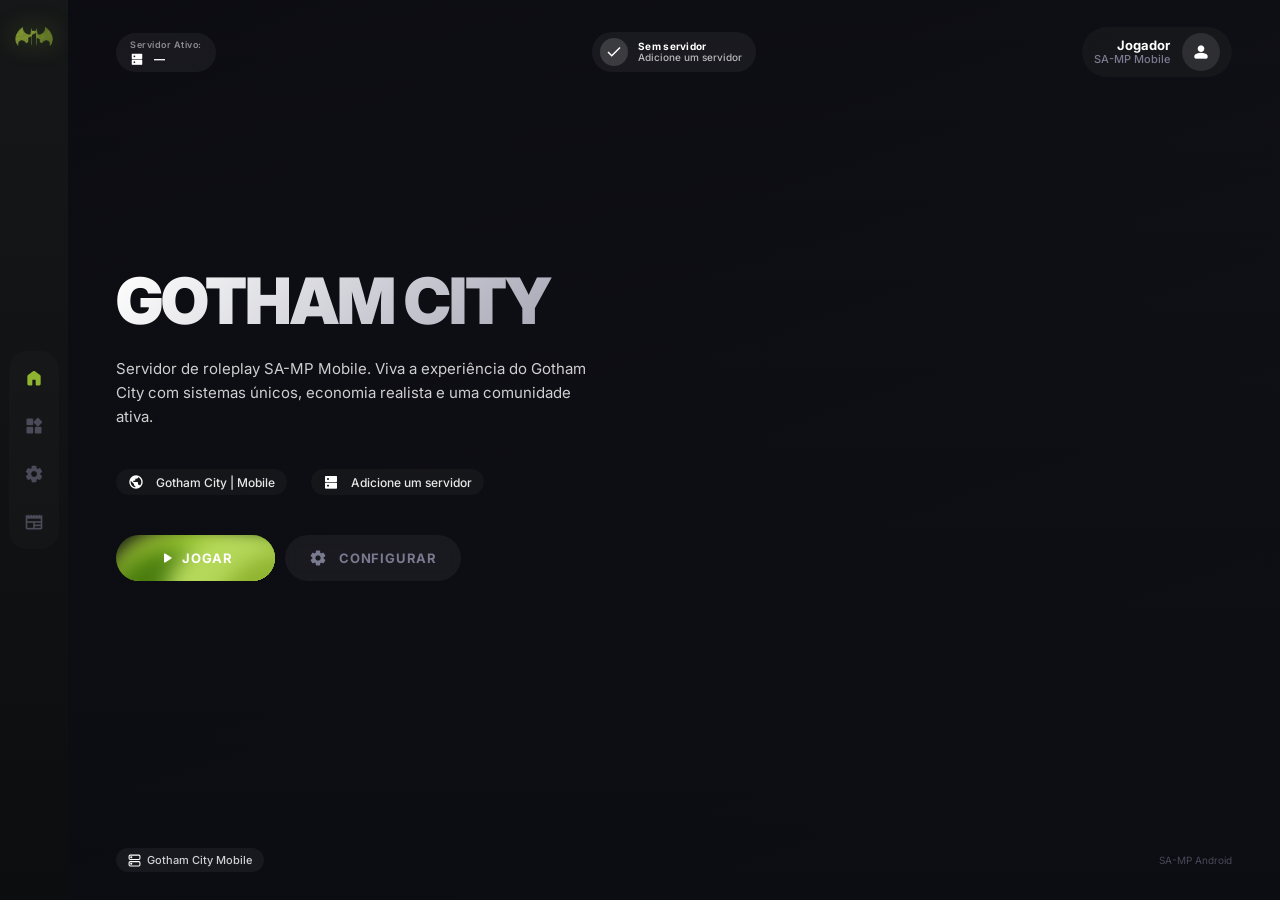
==== commit 1c331aa8: "rename: replace NEWS RP with GOTHAM CITY in launcher HTML" ====
--- a/app/src/main/assets/launcher/index.html
+++ b/app/src/main/assets/launcher/index.html
@@ -3,7 +3,7 @@
   <head>
     <meta charset="UTF-8" />
     <meta name="viewport" content="width=device-width, initial-scale=1.0" />
-    <title>News RP Launcher</title>
+    <title>Gotham City Launcher</title>
     <link href="https://fonts.googleapis.com/css2?family=Material+Symbols+Rounded:opsz,wght,FILL,GRAD@24,400,1,0" rel="stylesheet" />
     <link rel="stylesheet" href="style.css" />
     <style>
@@ -43,7 +43,7 @@
     <!-- ===== LEFT SIDEBAR ===== -->
     <nav class="sidebar">
       <div class="sidebar-top">
-        <img src="assets/logo.png" alt="News RP" class="sidebar-logo" />
+        <img src="assets/logo.png" alt="Gotham City" class="sidebar-logo" />
       </div>
       <div class="sidebar-nav">
         <div class="nav-group">
@@ -105,15 +105,15 @@
       <!-- ===== HOME PAGE ===== -->
       <section class="page active" id="page-home">
         <div class="hero-content">
-          <h1 class="hero-title">NEWS RP</h1>
+          <h1 class="hero-title">GOTHAM CITY</h1>
           <p class="hero-description">
-            Servidor de roleplay SA-MP Mobile. Viva a experiência do News RP com
+            Servidor de roleplay SA-MP Mobile. Viva a experiência do Gotham City com
             sistemas únicos, economia realista e uma comunidade ativa.
           </p>
           <div class="hero-meta">
             <div class="meta-item">
               <span class="material-symbols-rounded" style="font-size:16px;margin-right:4px">public</span>
-              <span id="srv-gamemode">News RP | Mobile</span>
+              <span id="srv-gamemode">Gotham City | Mobile</span>
             </div>
             <div class="meta-item">
               <span class="material-symbols-rounded" style="font-size:16px;margin-right:4px">dns</span>
@@ -147,7 +147,7 @@
         <div class="content">
           <h2 class="section-title">Histórico de Atualizações</h2>
           <p class="section-subtitle">
-            Acompanhe o que mudou nas últimas versões do News RP Mobile.
+            Acompanhe o que mudou nas últimas versões do Gotham City Mobile.
           </p>
           <div class="changelog-container" id="changelog-list">
             <div class="changelog-loading">Carregando atualizações...</div>
@@ -256,7 +256,7 @@
               <rect x="2" y="14" width="20" height="8" rx="2"/>
               <circle cx="6" cy="6" r="1"/><circle cx="6" cy="18" r="1"/>
             </svg>
-            <span id="footer-server-addr">News RP Mobile</span>
+            <span id="footer-server-addr">Gotham City Mobile</span>
           </span>
         </div>
         <div class="bottombar-right">
--- a/app/src/main/assets/launcher/style.css
+++ b/app/src/main/assets/launcher/style.css
@@ -3100,3 +3100,227 @@
 .changelog-entry:last-child { border-bottom: none; margin-bottom: 0; padding-bottom: 0; }
 .changelog-items { margin-left: 20px; margin-bottom: 16px; color: var(--text-sec); font-size: 14px; line-height: 1.6; }
 .changelog-items li { margin-bottom: 6px; }
+
+/* ===== MOBILE RESPONSIVE (Android WebView) ===== */
+@media (max-width: 600px) {
+  :root {
+    --sidebar-w: 52px;
+    --topbar-h: 44px;
+    --bottom-h: 36px;
+  }
+
+  /* Sidebar menor */
+  .sidebar-logo {
+    width: 34px;
+    height: 34px;
+  }
+
+  .sidebar-top {
+    top: 10px;
+  }
+
+  .nav-group {
+    width: 40px;
+    gap: 4px;
+    padding: 4px 0;
+  }
+
+  .nav-btn {
+    width: 36px;
+    height: 36px;
+  }
+
+  /* Topbar: remover padding-top excessivo */
+  .topbar {
+    padding: 10px 12px 0;
+    height: auto;
+    min-height: var(--topbar-h);
+    gap: 6px;
+  }
+
+  .topbar-left,
+  .topbar-center,
+  .topbar-right {
+    gap: 4px;
+  }
+
+  /* Cards do topbar menores */
+  .player-count-card {
+    padding: 4px 8px;
+    border-radius: 14px;
+  }
+
+  .pc-label {
+    font-size: 8px;
+  }
+
+  #player-count-num {
+    font-size: 10px;
+  }
+
+  .version-card {
+    padding: 4px 8px 4px 6px;
+    gap: 6px;
+    border-radius: 16px;
+  }
+
+  .v-icon {
+    width: 22px;
+    height: 22px;
+  }
+
+  .v-label {
+    font-size: 9px;
+  }
+
+  .v-value {
+    font-size: 9px;
+  }
+
+  .user-profile {
+    padding: 4px 8px;
+    gap: 8px;
+    border-radius: 20px;
+  }
+
+  .user-name {
+    font-size: 11px;
+  }
+
+  .user-discord-tag {
+    font-size: 9px;
+  }
+
+  .user-avatar {
+    width: 28px;
+    height: 28px;
+  }
+
+  /* ===== HOME PAGE ===== */
+  #page-home {
+    align-items: flex-start;
+    padding-top: 24px;
+    padding-bottom: calc(var(--bottom-h) + 8px);
+  }
+
+  .hero-content {
+    padding: 0 18px;
+    max-width: 100%;
+  }
+
+  .hero-title {
+    font-size: 36px;
+    letter-spacing: -1px;
+    margin-bottom: 12px;
+  }
+
+  .hero-description {
+    font-size: 12px;
+    line-height: 1.5;
+    margin-bottom: 20px;
+    max-width: 100%;
+  }
+
+  .hero-meta {
+    gap: 8px;
+    margin-bottom: 20px;
+    flex-wrap: wrap;
+  }
+
+  .meta-item {
+    font-size: 11px;
+    padding: 4px 10px;
+  }
+
+  .hero-actions {
+    gap: 8px;
+    flex-wrap: wrap;
+  }
+
+  .btn-play-bubble {
+    padding: 11px 28px;
+    font-size: 12px;
+  }
+
+  .btn-configure {
+    padding: 9px 16px;
+    font-size: 12px;
+  }
+
+  /* ===== BOTTOM BAR ===== */
+  .bottombar {
+    padding: 0 16px;
+    bottom: 8px;
+  }
+
+  .server-address {
+    font-size: 10px;
+    padding: 4px 10px;
+  }
+
+  /* ===== SETTINGS PAGE ===== */
+  .settings-content {
+    padding: 0 16px;
+  }
+
+  .settings-header h2 {
+    font-size: 22px;
+  }
+
+  .settings-grid.single-col {
+    gap: 14px;
+  }
+
+  .settings-row {
+    grid-template-columns: 1fr;
+    gap: 14px;
+  }
+
+  /* ===== SERVERS PAGE ===== */
+  .servers-content {
+    padding: 20px 16px 60px;
+  }
+
+  .servers-header {
+    margin-bottom: 20px;
+    gap: 10px;
+    flex-wrap: wrap;
+  }
+
+  .servers-title {
+    font-size: 20px;
+  }
+
+  .server-card-header {
+    height: 120px;
+  }
+
+  .server-card-body {
+    padding: 16px;
+    gap: 12px;
+  }
+
+  /* ===== CHANGELOG PAGE ===== */
+  #page-changelogs .content {
+    padding: 20px 16px 60px;
+  }
+
+  .section-title {
+    font-size: 20px;
+  }
+
+  /* ===== DIALOGS ===== */
+  .dialog-box {
+    margin: 16px;
+    padding: 20px 16px;
+    max-width: calc(100vw - 32px);
+  }
+
+  .dialog-title {
+    font-size: 16px;
+  }
+
+  .dialog-message {
+    font-size: 13px;
+  }
+}
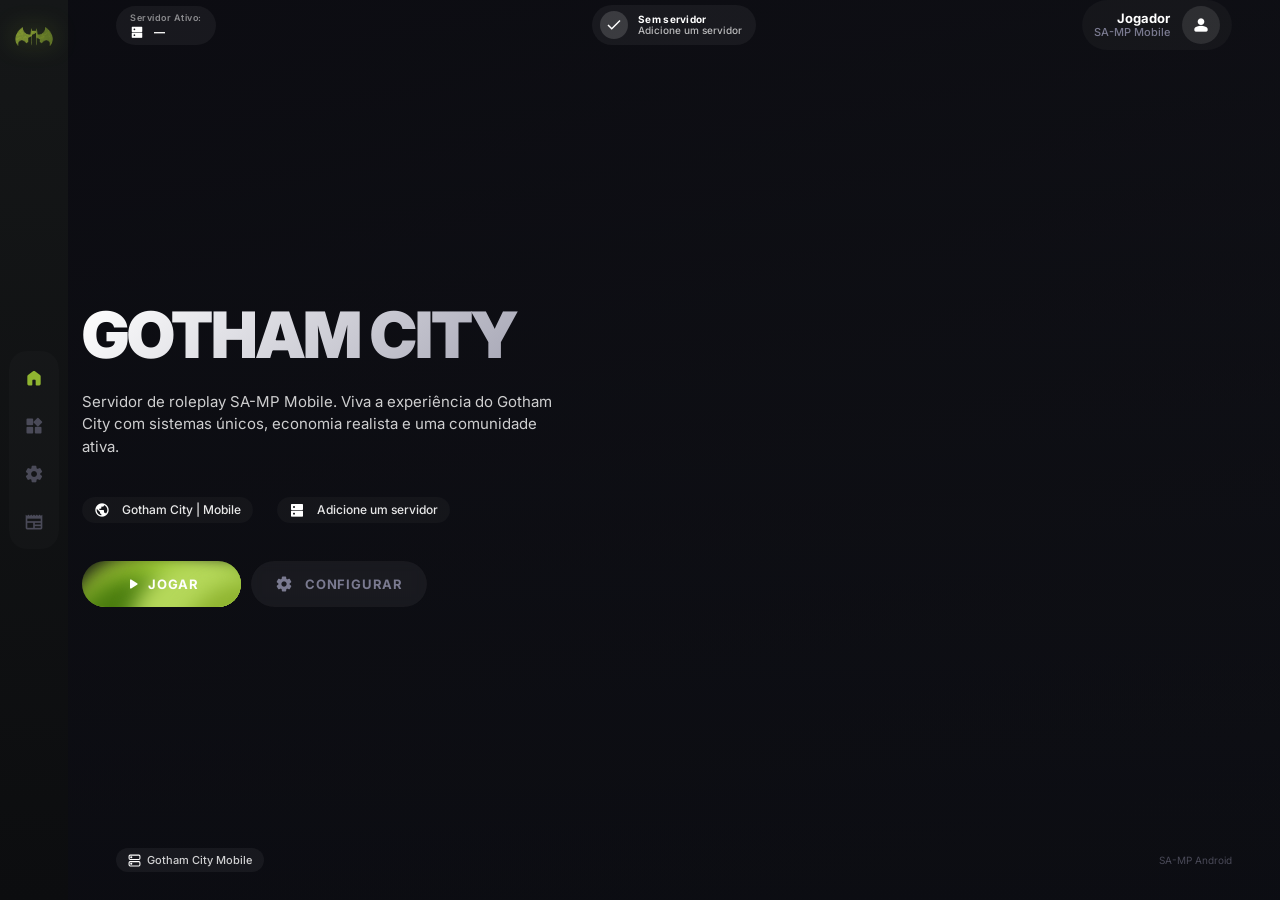
==== commit b9557cf1: "fix: unsaved changes bug + redesign confirm modal (index.html)" ====
--- a/app/src/main/assets/launcher/index.html
+++ b/app/src/main/assets/launcher/index.html
@@ -37,6 +37,37 @@
       select option{background:#15151e;color:var(--text)}
       .select-wrap{position:relative}
       .select-wrap::after{content:"";position:absolute;right:14px;top:50%;transform:translateY(-50%);width:0;height:0;border-left:5px solid transparent;border-right:5px solid transparent;border-top:5px solid var(--text-sec);pointer-events:none}
+
+      /* ── Dashboard-style settings ── */
+      .ds-settings{display:flex;flex-direction:column;gap:14px;width:100%;padding:0 20px;animation:slideUp .35s ease-out}
+      .ds-header{margin-bottom:4px}
+      .ds-eyebrow{font-size:9px;font-weight:700;letter-spacing:1.2px;text-transform:uppercase;color:var(--accent)}
+      .ds-title{font-size:22px;font-weight:900;letter-spacing:-.5px;color:#fff;margin-top:3px}
+      .ds-group{background:rgba(255,255,255,.03);border:1px solid rgba(255,255,255,.06);border-radius:12px;overflow:hidden}
+      .ds-group-label{font-size:9px;font-weight:700;letter-spacing:1px;text-transform:uppercase;color:var(--text-muted);padding:12px 16px 10px;border-bottom:1px solid rgba(255,255,255,.05)}
+      .ds-row{display:flex;align-items:center;gap:12px;padding:12px 16px;border-bottom:1px solid rgba(255,255,255,.04)}
+      .ds-row:last-child{border-bottom:none}
+      .ds-row-icon{width:30px;height:30px;flex-shrink:0;display:flex;align-items:center;justify-content:center;background:var(--accent-dark);border:1px solid rgba(143,180,48,.22);border-radius:8px;color:var(--accent)}
+      .ds-row-icon svg{width:14px;height:14px}
+      .ds-row-info{flex:1;min-width:0}
+      .ds-row-name{font-size:12px;font-weight:600;color:var(--text)}
+      .ds-row-desc{font-size:10px;color:var(--text-muted);margin-top:1px}
+      .ds-row-ctrl{flex-shrink:0}
+      .ds-input{width:160px;height:34px;padding:0 12px;background:rgba(255,255,255,.04);border:1px solid rgba(255,255,255,.08);border-radius:8px;color:var(--text);font-family:Inter,sans-serif;font-size:12px;font-weight:500;outline:none;transition:.2s;-webkit-user-select:text;user-select:text}
+      .ds-input:focus{border-color:var(--accent);box-shadow:0 0 0 2px var(--accent-glow)}
+      .ds-select{height:34px;padding:0 28px 0 12px;background:rgba(255,255,255,.04);border:1px solid rgba(255,255,255,.08);border-radius:8px;color:var(--text);font-family:Inter,sans-serif;font-size:12px;font-weight:500;outline:none;cursor:pointer;appearance:none;transition:.2s;width:120px}
+      .ds-select:focus{border-color:var(--accent)}
+      .ds-select option{background:#15151e;color:var(--text)}
+      .ds-select-wrap{position:relative;flex-shrink:0}
+      .ds-select-wrap::after{content:"";position:absolute;right:10px;top:50%;transform:translateY(-50%);width:0;height:0;border-left:4px solid transparent;border-right:4px solid transparent;border-top:4px solid var(--text-sec);pointer-events:none}
+      .ds-info{height:34px;padding:0 12px;background:rgba(255,255,255,.03);border:1px solid rgba(255,255,255,.06);border-radius:8px;display:flex;align-items:center;font-size:11px;font-weight:600;color:var(--text-muted);font-family:'JetBrains Mono',monospace;white-space:nowrap}
+      .ds-btn-danger{display:inline-flex;align-items:center;gap:6px;padding:8px 14px;background:rgba(229,57,53,.07);border:1px solid rgba(229,57,53,.2);border-radius:8px;color:#e05555;font-family:inherit;font-size:11px;font-weight:700;cursor:pointer;transition:.2s;-webkit-tap-highlight-color:transparent}
+      .ds-btn-danger:hover{background:rgba(229,57,53,.14)}
+      .ds-btn-danger svg{width:13px;height:13px}
+      .ds-save{display:flex;align-items:center;justify-content:center;gap:8px;padding:12px;background:var(--accent);color:#0d0d14;border:none;border-radius:10px;font-family:inherit;font-size:12px;font-weight:800;letter-spacing:.8px;cursor:pointer;transition:.15s;-webkit-tap-highlight-color:transparent}
+      .ds-save:hover{filter:brightness(1.08)}
+      .ds-save:active{transform:scale(.98)}
+      .ds-save svg{width:14px;height:14px}
     </style>
   </head>
   <body>
@@ -157,76 +188,123 @@
 
       <!-- ===== SETTINGS PAGE ===== -->
       <section class="page" id="page-settings">
-        <div class="settings-content">
-          <div class="settings-header">
-            <h2>CONFIGURAÇÕES</h2>
-          </div>
-
-          <div class="settings-grid single-col">
-
-            <!-- Nome do Jogador (substitui GTA Path) -->
-            <div class="setting-group full-width">
-              <label class="setting-label">Nome do Jogador</label>
-              <div class="path-row">
-                <input type="text" id="nickname-input" placeholder="Seu nome no jogo..." maxlength="24" />
-              </div>
-            </div>
-
-            <!-- Seção de Jogo -->
-            <div class="settings-sub-header" style="margin-top:24px;margin-bottom:16px">
-              <h3>Jogo</h3>
-            </div>
-
-            <div class="settings-row" style="margin-bottom:16px">
-              <div class="setting-group">
-                <label class="setting-label">Linhas do Chat</label>
-                <div class="select-wrap">
-                  <select id="chat-lines-select">
-                    <option value="5">5 linhas</option>
-                    <option value="10">10 linhas</option>
-                    <option value="15">15 linhas</option>
-                    <option value="20">20 linhas</option>
-                  </select>
-                </div>
-              </div>
-              <div class="setting-group">
-                <label class="setting-label">Versão do Launcher</label>
-                <div class="info-wrapper">
-                  <span id="launcher-version">Carregando...</span>
-                </div>
-              </div>
-            </div>
-
-            <div class="settings-row" style="margin-bottom:16px">
-              <div class="setting-group toggle-group">
-                <label class="setting-label">Teclado Android</label>
+        <div class="ds-settings">
+
+          <div class="ds-header">
+            <div class="ds-eyebrow">Launcher</div>
+            <h2 class="ds-title">CONFIGURAÇÕES</h2>
+          </div>
+
+          <!-- Perfil -->
+          <div class="ds-group">
+            <div class="ds-group-label">Perfil</div>
+            <div class="ds-row">
+              <div class="ds-row-icon">
+                <svg viewBox="0 0 24 24" fill="none" stroke="currentColor" stroke-width="1.8" stroke-linecap="round" stroke-linejoin="round"><path d="M20 21v-2a4 4 0 0 0-4-4H8a4 4 0 0 0-4 4v2"/><circle cx="12" cy="7" r="4"/></svg>
+              </div>
+              <div class="ds-row-info">
+                <div class="ds-row-name">Nome do Jogador</div>
+                <div class="ds-row-desc">Apelido exibido no servidor</div>
+              </div>
+              <div class="ds-row-ctrl">
+                <input type="text" id="nickname-input" class="ds-input" placeholder="Seu nick..." maxlength="24"/>
+              </div>
+            </div>
+          </div>
+
+          <!-- Jogo -->
+          <div class="ds-group">
+            <div class="ds-group-label">Jogo</div>
+
+            <div class="ds-row">
+              <div class="ds-row-icon">
+                <svg viewBox="0 0 24 24" fill="none" stroke="currentColor" stroke-width="1.8" stroke-linecap="round" stroke-linejoin="round"><path d="M21 15a2 2 0 0 1-2 2H7l-4 4V5a2 2 0 0 1 2-2h14a2 2 0 0 1 2 2z"/></svg>
+              </div>
+              <div class="ds-row-info">
+                <div class="ds-row-name">Linhas do Chat</div>
+                <div class="ds-row-desc">Quantidade de mensagens visíveis</div>
+              </div>
+              <div class="ds-row-ctrl ds-select-wrap">
+                <select id="chat-lines-select" class="ds-select">
+                  <option value="5">5 linhas</option>
+                  <option value="10">10 linhas</option>
+                  <option value="15">15 linhas</option>
+                  <option value="20">20 linhas</option>
+                </select>
+              </div>
+            </div>
+
+            <div class="ds-row">
+              <div class="ds-row-icon">
+                <svg viewBox="0 0 24 24" fill="none" stroke="currentColor" stroke-width="1.8" stroke-linecap="round" stroke-linejoin="round"><rect x="2" y="3" width="20" height="14" rx="2"/><path d="M8 21h8M12 17v4"/></svg>
+              </div>
+              <div class="ds-row-info">
+                <div class="ds-row-name">Teclado Android</div>
+                <div class="ds-row-desc">Usar teclado nativo do sistema</div>
+              </div>
+              <div class="ds-row-ctrl">
                 <label class="toggle-switch">
-                  <input type="checkbox" id="keyboard-toggle" />
+                  <input type="checkbox" id="keyboard-toggle"/>
                   <span class="toggle-slider"></span>
                 </label>
               </div>
-              <div class="setting-group toggle-group">
-                <label class="setting-label">Voice Chat</label>
+            </div>
+
+            <div class="ds-row">
+              <div class="ds-row-icon">
+                <svg viewBox="0 0 24 24" fill="none" stroke="currentColor" stroke-width="1.8" stroke-linecap="round" stroke-linejoin="round"><path d="M12 1a3 3 0 0 0-3 3v8a3 3 0 0 0 6 0V4a3 3 0 0 0-3-3z"/><path d="M19 10v2a7 7 0 0 1-14 0v-2"/><line x1="12" y1="19" x2="12" y2="23"/><line x1="8" y1="23" x2="16" y2="23"/></svg>
+              </div>
+              <div class="ds-row-info">
+                <div class="ds-row-name">Voice Chat</div>
+                <div class="ds-row-desc">Comunicação por voz no jogo</div>
+              </div>
+              <div class="ds-row-ctrl">
                 <label class="toggle-switch">
-                  <input type="checkbox" id="voicechat-toggle" />
+                  <input type="checkbox" id="voicechat-toggle"/>
                   <span class="toggle-slider"></span>
                 </label>
               </div>
             </div>
 
-            <div class="settings-row" style="gap:16px">
-              <button class="btn-dialog-cancel" id="btn-reinstall" style="flex:1;display:flex;align-items:center;justify-content:center;gap:8px">
-                <span class="material-symbols-rounded" style="font-size:16px">download</span>
-                Reinstalar Dados
-              </button>
-            </div>
-
-          </div>
-
-          <button class="btn-save" id="save-settings">
-            <span class="material-symbols-rounded" style="font-size:18px;margin-right:4px">save</span>
-            SALVAR
+            <div class="ds-row">
+              <div class="ds-row-icon">
+                <svg viewBox="0 0 24 24" fill="none" stroke="currentColor" stroke-width="1.8" stroke-linecap="round" stroke-linejoin="round"><circle cx="12" cy="12" r="10"/><line x1="12" y1="8" x2="12" y2="12"/><line x1="12" y1="16" x2="12.01" y2="16"/></svg>
+              </div>
+              <div class="ds-row-info">
+                <div class="ds-row-name">Versão do Launcher</div>
+                <div class="ds-row-desc">Build instalada no dispositivo</div>
+              </div>
+              <div class="ds-row-ctrl">
+                <div class="ds-info" id="launcher-version">—</div>
+              </div>
+            </div>
+          </div>
+
+          <!-- Dados -->
+          <div class="ds-group">
+            <div class="ds-group-label">Dados do Jogo</div>
+            <div class="ds-row">
+              <div class="ds-row-icon">
+                <svg viewBox="0 0 24 24" fill="none" stroke="currentColor" stroke-width="1.8" stroke-linecap="round" stroke-linejoin="round"><polyline points="1 4 1 10 7 10"/><path d="M3.51 15a9 9 0 1 0 .49-3.56"/></svg>
+              </div>
+              <div class="ds-row-info">
+                <div class="ds-row-name">Reinstalar Dados</div>
+                <div class="ds-row-desc">Baixa novamente os arquivos do jogo</div>
+              </div>
+              <div class="ds-row-ctrl">
+                <button class="ds-btn-danger" id="btn-reinstall">
+                  <svg viewBox="0 0 24 24" fill="none" stroke="currentColor" stroke-width="1.8" stroke-linecap="round" stroke-linejoin="round"><polyline points="1 4 1 10 7 10"/><path d="M3.51 15a9 9 0 1 0 .49-3.56"/></svg>
+                  Reinstalar
+                </button>
+              </div>
+            </div>
+          </div>
+
+          <button class="ds-save" id="save-settings">
+            <svg viewBox="0 0 24 24" fill="none" stroke="currentColor" stroke-width="2" stroke-linecap="round" stroke-linejoin="round" style="width:14px;height:14px"><path d="M19 21H5a2 2 0 0 1-2-2V5a2 2 0 0 1 2-2h11l5 5v11a2 2 0 0 1-2 2z"/><polyline points="17 21 17 13 7 13 7 21"/><polyline points="7 3 7 8 15 8"/></svg>
+            SALVAR CONFIGURAÇÕES
           </button>
+
         </div>
       </section>
 
@@ -302,17 +380,17 @@
 
     <!-- Confirmation Dialog (Unsaved Changes) -->
     <div class="dialog-overlay hidden" id="confirm-dialog">
-      <div class="dialog-box">
-        <div class="dialog-header">
-          <div class="dialog-icon">
-            <span class="material-symbols-rounded" style="font-size:24px">save_as</span>
-          </div>
-          <h3 class="dialog-title">Alterações não salvas</h3>
-        </div>
-        <p class="dialog-message">Você tem alterações pendentes. O que deseja fazer?</p>
-        <div class="dialog-footer two-btns">
-          <button class="btn-dialog-cancel" id="btn-confirm-discard">REVERTER</button>
-          <button class="btn-dialog-ok" id="btn-confirm-save">SALVAR</button>
+      <div class="confirm-card">
+        <div class="confirm-icon-wrap">
+          <svg viewBox="0 0 24 24" fill="none" stroke="currentColor" stroke-width="1.8" stroke-linecap="round" stroke-linejoin="round">
+            <path d="M19 21H5a2 2 0 0 1-2-2V5a2 2 0 0 1 2-2h11l5 5v11a2 2 0 0 1-2 2z"/><polyline points="17 21 17 13 7 13 7 21"/><polyline points="7 3 7 8 15 8"/>
+          </svg>
+        </div>
+        <h3 class="confirm-title">Alterações não salvas</h3>
+        <p class="confirm-msg">Você editou as configurações mas ainda não salvou.<br>O que deseja fazer antes de sair?</p>
+        <div class="confirm-actions">
+          <button class="confirm-btn-discard" id="btn-confirm-discard">Descartar</button>
+          <button class="confirm-btn-save" id="btn-confirm-save">Salvar e continuar</button>
         </div>
       </div>
     </div>
--- a/app/src/main/assets/launcher/style.css
+++ b/app/src/main/assets/launcher/style.css
@@ -9,7 +9,7 @@
 }
 
 :root {
-  --sidebar-w: 68px; /* Slightly smaller than 72px */
+  --sidebar-w: clamp(48px, 6vw, 68px);
   --topbar-h: 50px;
   --bottom-h: 40px;
   --bg: #0d0d14;
@@ -265,11 +265,13 @@
   display: flex;
   align-items: center;
   justify-content: space-between;
-  padding: 52px 48px 0;
+  padding: 0 clamp(12px, 4vw, 48px);
+  min-height: 44px;
   background: transparent;
   border-bottom: none;
   flex-shrink: 0;
   z-index: 5;
+  position: relative;
 }
 
 .topbar-left,
@@ -527,14 +529,14 @@
 /* ===== HOME PAGE ===== */
 #page-home {
   align-items: center;
-  padding: 0 0 calc(var(--bottom-h) + 10px) 0;
+  padding: calc(var(--topbar-h) + 4px) 0 calc(var(--bottom-h) + 10px) 0;
 }
 
 .hero-content {
   position: relative;
   z-index: 2;
   max-width: 600px;
-  padding: 0 48px; /* Restored alignment with topbar */
+  padding: 0 clamp(14px, 4.5vw, 48px);
   animation: slideUp 0.6s ease-out;
 }
 
@@ -550,10 +552,10 @@
 }
 
 .hero-title {
-  font-size: 64px;
+  font-size: clamp(26px, 7vw, 64px);
   font-weight: 900;
   line-height: 1;
-  margin-bottom: 24px;
+  margin-bottom: clamp(10px, 2.5vw, 24px);
   letter-spacing: -2px;
   text-transform: uppercase;
   /* Gradient text */
@@ -564,17 +566,18 @@
 }
 
 .hero-description {
-  font-size: 15px;
-  line-height: 1.6;
-  color: rgba(255, 255, 255, 0.8); /* Brighter description */
-  margin-bottom: 40px;
+  font-size: clamp(11px, 2vw, 15px);
+  line-height: 1.5;
+  color: rgba(255, 255, 255, 0.8);
+  margin-bottom: clamp(14px, 3vw, 40px);
   max-width: 480px;
 }
 
 .hero-meta {
   display: flex;
-  gap: 24px;
-  margin-bottom: 40px;
+  gap: clamp(8px, 2vw, 24px);
+  margin-bottom: clamp(14px, 3vw, 40px);
+  flex-wrap: wrap;
 }
 
 .meta-item {
@@ -598,7 +601,8 @@
 /* Action Buttons */
 .hero-actions {
   display: flex;
-  gap: 10px;
+  gap: clamp(6px, 1.5vw, 10px);
+  flex-wrap: wrap;
 }
 
 /* ===== ANIMATED BUBBLE PLAY BUTTON ===== */
@@ -1472,7 +1476,7 @@
   display: flex;
   align-items: center;
   justify-content: space-between;
-  padding: 0 48px;
+  padding: 0 clamp(12px, 4vw, 48px);
   background: transparent;
   border-top: none;
   z-index: 5;
@@ -3101,226 +3105,229 @@
 .changelog-items { margin-left: 20px; margin-bottom: 16px; color: var(--text-sec); font-size: 14px; line-height: 1.6; }
 .changelog-items li { margin-bottom: 6px; }
 
-/* ===== MOBILE RESPONSIVE (Android WebView) ===== */
-@media (max-width: 600px) {
+
+/* ===== MOBILE RESPONSIVE — Portrait ≤ 520px ===== */
+@media (max-width: 520px) and (orientation: portrait) {
   :root {
-    --sidebar-w: 52px;
-    --topbar-h: 44px;
-    --bottom-h: 36px;
-  }
-
-  /* Sidebar menor */
-  .sidebar-logo {
-    width: 34px;
-    height: 34px;
-  }
-
-  .sidebar-top {
-    top: 10px;
-  }
-
-  .nav-group {
-    width: 40px;
+    --sidebar-w: 38px;
+    --topbar-h: 28px;
+    --bottom-h: 26px;
+  }
+
+  /* ── Sidebar ── */
+  .sidebar-logo { width: 20px; height: 20px; }
+  .sidebar-top  { top: 6px; }
+  .sidebar-nav  { gap: 4px; }
+  .nav-group    { width: 30px; padding: 2px 0; gap: 1px; border-radius: 10px; }
+  .nav-btn      { width: 26px; height: 26px; }
+  .nav-btn .material-symbols-rounded { font-size: 13px !important; }
+
+  /* ── Topbar ── */
+  .topbar {
+    padding: 0 6px;
     gap: 4px;
-    padding: 4px 0;
-  }
-
-  .nav-btn {
-    width: 36px;
-    height: 36px;
-  }
-
-  /* Topbar: remover padding-top excessivo */
-  .topbar {
-    padding: 10px 12px 0;
-    height: auto;
     min-height: var(--topbar-h);
-    gap: 6px;
-  }
-
-  .topbar-left,
-  .topbar-center,
-  .topbar-right {
-    gap: 4px;
-  }
-
-  /* Cards do topbar menores */
+  }
+  .topbar-center { display: none; }
+  .topbar-left, .topbar-right { flex: 0 0 auto; }
+
   .player-count-card {
-    padding: 4px 8px;
+    padding: 1px 4px;
+    border-radius: 6px;
+    gap: 0;
+  }
+  .pc-label         { font-size: 5px; letter-spacing: 0; }
+  #player-count-num { font-size: 6px; }
+  .pc-value-row .material-symbols-rounded { font-size: 7px !important; }
+
+  .user-profile  { padding: 1px 4px; gap: 3px; border-radius: 8px; background: transparent; }
+  .user-name     { font-size: 7px; }
+  .user-discord-tag { display: none; }
+  .user-avatar   { width: 16px; height: 16px; }
+  .user-avatar .material-symbols-rounded { font-size: 10px !important; }
+
+  /* ── Home page ── */
+  #page-home {
+    flex-direction: column;
+    justify-content: center;
+    align-items: flex-start;
+    padding-top: calc(var(--topbar-h) + 4px);
+    padding-bottom: calc(var(--bottom-h) + 4px);
+  }
+
+  .hero-content {
+    padding: 0 14px;
+    max-width: 100%;
+  }
+
+  .hero-title {
+    font-size: clamp(20px, 7vw, 32px);
+    margin-bottom: 6px;
+    letter-spacing: -1px;
+  }
+
+  .hero-description {
+    font-size: 10px;
+    line-height: 1.4;
+    margin-bottom: 10px;
+    max-width: 100%;
+  }
+
+  .hero-meta {
+    gap: 5px;
+    margin-bottom: 12px;
+    flex-wrap: wrap;
+  }
+
+  .meta-item {
+    font-size: 7px;
+    padding: 2px 5px;
+    gap: 2px;
+  }
+
+  .meta-item .material-symbols-rounded { font-size: 9px !important; }
+
+  .hero-actions { gap: 6px; flex-wrap: wrap; }
+
+  .btn-play-bubble {
+    padding: 9px 20px;
+    font-size: 10px;
+    letter-spacing: 0.4px;
+  }
+
+  .btn-configure {
+    padding: 7px 12px;
+    font-size: 10px;
+    letter-spacing: 0.4px;
+  }
+
+  /* ── Bottom bar ── */
+  .bottombar { padding: 0 10px; bottom: 4px; }
+  .server-address { font-size: 6px; padding: 1px 5px; }
+  .bottombar-right { display: none; }
+
+  /* ── Settings ── */
+  #page-settings { justify-content: flex-start; padding-top: calc(var(--topbar-h) + 8px); }
+  .settings-content { padding: 0 14px; }
+  .settings-header h2 { font-size: 16px; }
+  .settings-grid.single-col { gap: 10px; }
+  .settings-row { grid-template-columns: 1fr; gap: 10px; }
+  .btn-save { padding: 10px 20px; font-size: 11px; width: 100%; justify-content: center; }
+
+  /* ── Servers ── */
+  .servers-content { padding: 12px 12px 50px; }
+  .servers-header  { margin-bottom: 12px; gap: 6px; flex-wrap: wrap; }
+  .servers-title   { font-size: 16px; }
+  .server-card-header { height: 80px; }
+  .server-card-body   { padding: 10px; gap: 8px; }
+
+  /* ── Changelog ── */
+  #page-changelogs .content { padding: 12px 12px 50px; }
+  .section-title { font-size: 16px; }
+  .changelog-container { padding: 12px; }
+
+  /* ── Dialogs ── */
+  .dialog-box {
+    margin: 10px;
+    padding: 16px 12px;
+    max-width: calc(100vw - 20px);
     border-radius: 14px;
   }
-
-  .pc-label {
-    font-size: 8px;
-  }
-
-  #player-count-num {
+  .dialog-title   { font-size: 13px; }
+  .dialog-message { font-size: 11px; }
+}
+
+/* ===== LANDSCAPE MOBILE ≤ 900px height ===== */
+
+  /* ── Centralização vertical do hero (mantém texto à esquerda) ── */
+  #page-home {
+    flex-direction: column;
+    justify-content: center;
+    align-items: flex-start;
+    padding-top: calc(var(--topbar-h) + 4px);
+    padding-bottom: calc(var(--bottom-h) + 4px);
+  }
+
+  .hero-content {
+    padding: 0 14px;
+    max-width: 100%;
+  }
+
+@media (max-height: 500px) and (orientation: landscape) {
+  :root {
+    --sidebar-w: 38px;
+    --topbar-h: 22px;
+    --bottom-h: 18px;
+  }
+
+  /* ── Topbar ── */
+  .topbar { padding: 0 6px; }
+  .topbar-center { display: none; }
+  .user-discord-tag { display: none; }
+  .user-avatar { width: 16px; height: 16px; }
+  .user-avatar .material-symbols-rounded { font-size: 10px !important; }
+  .user-name { font-size: 7px; }
+  .user-profile { padding: 1px 4px; gap: 3px; background: transparent; }
+
+  .player-count-card { padding: 1px 4px; border-radius: 5px; gap: 0; }
+  .pc-label { font-size: 5px; }
+  #player-count-num { font-size: 6px; }
+  .pc-value-row .material-symbols-rounded { font-size: 7px !important; }
+
+  /* ── Sidebar ── */
+  .sidebar-logo { width: 18px; height: 18px; }
+  .sidebar-top { top: 5px; }
+  .sidebar-nav { gap: 2px; }
+  .nav-group { width: 28px; padding: 2px 0; gap: 1px; border-radius: 8px; }
+  .nav-btn { width: 24px; height: 24px; }
+  .nav-btn .material-symbols-rounded { font-size: 12px !important; }
+
+  /* ── Home ── */
+  #page-home {
+    flex-direction: column;
+    justify-content: center;
+    align-items: flex-start;
+    padding-top: calc(var(--topbar-h) + 4px);
+    padding-bottom: calc(var(--bottom-h) + 4px);
+  }
+
+  .hero-content { padding: 0 clamp(8px, 2vw, 20px); max-width: 60%; }
+  .hero-title   { font-size: clamp(16px, 4vw, 32px); margin-bottom: 4px; letter-spacing: -0.5px; }
+  .hero-description { font-size: 9px; margin-bottom: 6px; line-height: 1.35; }
+  .hero-meta    { margin-bottom: 8px; gap: 4px; flex-wrap: wrap; }
+  .meta-item    { font-size: 6px; padding: 1px 4px; gap: 2px; }
+  .meta-item .material-symbols-rounded { font-size: 8px !important; }
+  .hero-actions { gap: 5px; flex-wrap: wrap; }
+  .btn-play-bubble { padding: 7px 16px; font-size: 9px; }
+  .btn-configure   { padding: 5px 10px; font-size: 9px; }
+
+  /* ── Bottombar ── */
+  .bottombar { display: none; }
+
+  /* ── Settings ── */
+  #page-settings {
+    justify-content: flex-start;
+    align-items: flex-start;
+    overflow-y: auto;
+    padding-top: calc(var(--topbar-h) + 6px);
+    padding-bottom: calc(var(--bottom-h) + 6px);
+    padding-left: calc(var(--sidebar-w) + 10px);
+    padding-right: 10px;
+  }
+  .settings-content { padding: 0; max-width: 100%; width: 100%; }
+  .settings-header { margin-bottom: 4px; }
+  .settings-header h2, .settings-page-title { font-size: 12px; letter-spacing: 1px; }
+  .settings-grid.single-col { gap: 6px; }
+  .settings-col { gap: 6px; }
+  .settings-row { grid-template-columns: 1fr 1fr; gap: 6px; }
+  .input-icon-wrapper { height: 30px; }
+  .input-icon { width: 14px; height: 14px; left: 8px; }
+  #username-input, #gta-path-input, .select-wrapper select {
     font-size: 10px;
-  }
-
-  .version-card {
-    padding: 4px 8px 4px 6px;
-    gap: 6px;
-    border-radius: 16px;
-  }
-
-  .v-icon {
-    width: 22px;
-    height: 22px;
-  }
-
-  .v-label {
-    font-size: 9px;
-  }
-
-  .v-value {
-    font-size: 9px;
-  }
-
-  .user-profile {
-    padding: 4px 8px;
-    gap: 8px;
-    border-radius: 20px;
-  }
-
-  .user-name {
-    font-size: 11px;
-  }
-
-  .user-discord-tag {
-    font-size: 9px;
-  }
-
-  .user-avatar {
-    width: 28px;
-    height: 28px;
-  }
-
-  /* ===== HOME PAGE ===== */
-  #page-home {
-    align-items: flex-start;
-    padding-top: 24px;
-    padding-bottom: calc(var(--bottom-h) + 8px);
-  }
-
-  .hero-content {
-    padding: 0 18px;
-    max-width: 100%;
-  }
-
-  .hero-title {
-    font-size: 36px;
-    letter-spacing: -1px;
-    margin-bottom: 12px;
-  }
-
-  .hero-description {
-    font-size: 12px;
-    line-height: 1.5;
-    margin-bottom: 20px;
-    max-width: 100%;
-  }
-
-  .hero-meta {
-    gap: 8px;
-    margin-bottom: 20px;
-    flex-wrap: wrap;
-  }
-
-  .meta-item {
-    font-size: 11px;
-    padding: 4px 10px;
-  }
-
-  .hero-actions {
-    gap: 8px;
-    flex-wrap: wrap;
-  }
-
-  .btn-play-bubble {
-    padding: 11px 28px;
-    font-size: 12px;
-  }
-
-  .btn-configure {
-    padding: 9px 16px;
-    font-size: 12px;
-  }
-
-  /* ===== BOTTOM BAR ===== */
-  .bottombar {
-    padding: 0 16px;
-    bottom: 8px;
-  }
-
-  .server-address {
-    font-size: 10px;
-    padding: 4px 10px;
-  }
-
-  /* ===== SETTINGS PAGE ===== */
-  .settings-content {
-    padding: 0 16px;
-  }
-
-  .settings-header h2 {
-    font-size: 22px;
-  }
-
-  .settings-grid.single-col {
-    gap: 14px;
-  }
-
-  .settings-row {
-    grid-template-columns: 1fr;
-    gap: 14px;
-  }
-
-  /* ===== SERVERS PAGE ===== */
-  .servers-content {
-    padding: 20px 16px 60px;
-  }
-
-  .servers-header {
-    margin-bottom: 20px;
-    gap: 10px;
-    flex-wrap: wrap;
-  }
-
-  .servers-title {
-    font-size: 20px;
-  }
-
-  .server-card-header {
-    height: 120px;
-  }
-
-  .server-card-body {
-    padding: 16px;
-    gap: 12px;
-  }
-
-  /* ===== CHANGELOG PAGE ===== */
-  #page-changelogs .content {
-    padding: 20px 16px 60px;
-  }
-
-  .section-title {
-    font-size: 20px;
-  }
-
-  /* ===== DIALOGS ===== */
-  .dialog-box {
-    margin: 16px;
-    padding: 20px 16px;
-    max-width: calc(100vw - 32px);
-  }
-
-  .dialog-title {
-    font-size: 16px;
-  }
-
-  .dialog-message {
-    font-size: 13px;
-  }
-}
+    padding: 0 8px 0 26px;
+  }
+  .toggle-card { padding: 6px 8px; }
+  .toggle-label { font-size: 9px; letter-spacing: 0.4px; }
+  .reinstall-btn { padding: 6px 10px; font-size: 9px; }
+  .btn-save { padding: 6px 16px; font-size: 10px; margin-top: 6px; }
+}
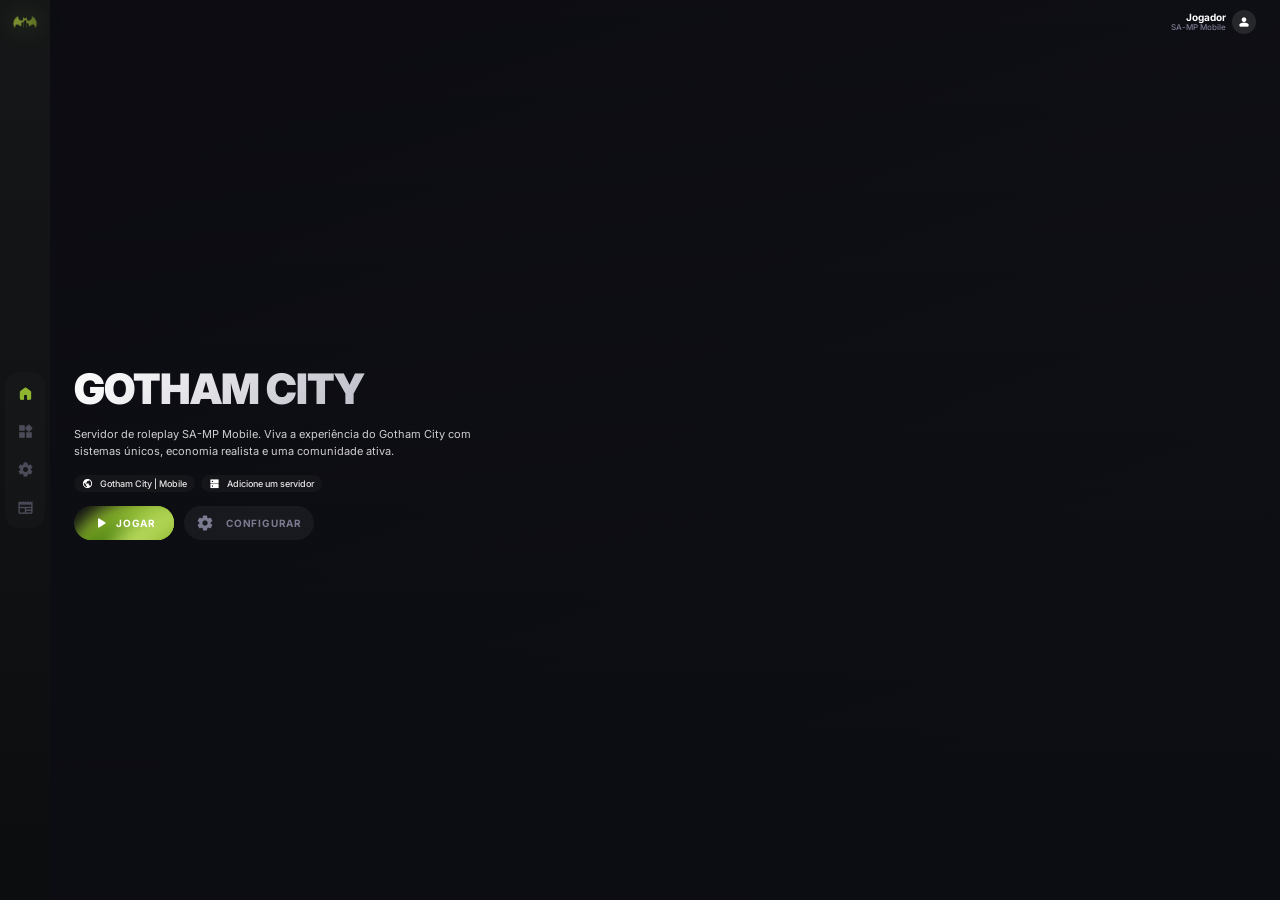
==== commit 5e1aa22b: "feat: remove player-count-card badge from topbar" ====
--- a/app/src/main/assets/launcher/index.html
+++ b/app/src/main/assets/launcher/index.html
@@ -98,15 +98,7 @@
     <div class="main-area">
       <!-- Top Bar -->
       <header class="topbar">
-        <div class="topbar-left">
-          <div class="player-count-card" id="topbar-players">
-            <span class="pc-label">Servidor Ativo:</span>
-            <div class="pc-value-row">
-              <span class="material-symbols-rounded" style="font-size:14px;margin-right:4px">dns</span>
-              <span id="player-count-num">—</span>
-            </div>
-          </div>
-        </div>
+        <div class="topbar-left"></div>
         <div class="topbar-center">
           <div class="version-card" id="topbar-server-badge">
             <div class="v-icon">
--- a/app/src/main/assets/launcher/style.css
+++ b/app/src/main/assets/launcher/style.css
@@ -6,6 +6,7 @@
   margin: 0;
   padding: 0;
   box-sizing: border-box;
+  -webkit-tap-highlight-color: transparent;
 }
 
 :root {
@@ -3253,34 +3254,38 @@
     max-width: 100%;
   }
 
-@media (max-height: 500px) and (orientation: landscape) {
+/* ══ LANDSCAPE PHONE — mid (401-700px height) ══ */
+/* ══ LANDSCAPE PHONE — universal (qualquer altura) ══ */
+@media (orientation: landscape) {
   :root {
-    --sidebar-w: 38px;
-    --topbar-h: 22px;
-    --bottom-h: 18px;
+    --sidebar-w: 50px;
+    --topbar-h: 32px;
+    --bottom-h: 24px;
   }
 
   /* ── Topbar ── */
-  .topbar { padding: 0 6px; }
+  .topbar { padding: 0 10px; }
   .topbar-center { display: none; }
-  .user-discord-tag { display: none; }
-  .user-avatar { width: 16px; height: 16px; }
-  .user-avatar .material-symbols-rounded { font-size: 10px !important; }
-  .user-name { font-size: 7px; }
-  .user-profile { padding: 1px 4px; gap: 3px; background: transparent; }
-
-  .player-count-card { padding: 1px 4px; border-radius: 5px; gap: 0; }
-  .pc-label { font-size: 5px; }
-  #player-count-num { font-size: 6px; }
-  .pc-value-row .material-symbols-rounded { font-size: 7px !important; }
+  .user-discord-tag { font-size: 8px; display: block; }
+  .user-avatar { width: 24px; height: 24px; }
+  .user-avatar .material-symbols-rounded { font-size: 14px !important; }
+  .user-name { font-size: 10px; }
+  /* padding-right maior = afasta Nick da borda direita */
+  .user-profile { padding: 2px 14px 2px 6px; gap: 6px; background: transparent; }
+
+  /* Servidor Ativo card — menor */
+  .player-count-card { padding: 2px 8px; border-radius: 8px; gap: 1px; }
+  .pc-label { font-size: 7px; letter-spacing: 0.2px; }
+  #player-count-num { font-size: 9px; }
+  .pc-value-row .material-symbols-rounded { font-size: 9px !important; }
 
   /* ── Sidebar ── */
-  .sidebar-logo { width: 18px; height: 18px; }
-  .sidebar-top { top: 5px; }
-  .sidebar-nav { gap: 2px; }
-  .nav-group { width: 28px; padding: 2px 0; gap: 1px; border-radius: 8px; }
-  .nav-btn { width: 24px; height: 24px; }
-  .nav-btn .material-symbols-rounded { font-size: 12px !important; }
+  .sidebar-logo { width: 30px; height: 30px; }
+  .sidebar-top { top: 8px; }
+  .sidebar-nav { gap: 6px; }
+  .nav-group { width: 40px; padding: 4px 0; gap: 4px; border-radius: 14px; }
+  .nav-btn { width: 34px; height: 34px; }
+  .nav-btn .material-symbols-rounded { font-size: 17px !important; }
 
   /* ── Home ── */
   #page-home {
@@ -3291,15 +3296,16 @@
     padding-bottom: calc(var(--bottom-h) + 4px);
   }
 
-  .hero-content { padding: 0 clamp(8px, 2vw, 20px); max-width: 60%; }
-  .hero-title   { font-size: clamp(16px, 4vw, 32px); margin-bottom: 4px; letter-spacing: -0.5px; }
-  .hero-description { font-size: 9px; margin-bottom: 6px; line-height: 1.35; }
-  .hero-meta    { margin-bottom: 8px; gap: 4px; flex-wrap: wrap; }
-  .meta-item    { font-size: 6px; padding: 1px 4px; gap: 2px; }
-  .meta-item .material-symbols-rounded { font-size: 8px !important; }
-  .hero-actions { gap: 5px; flex-wrap: wrap; }
-  .btn-play-bubble { padding: 7px 16px; font-size: 9px; }
-  .btn-configure   { padding: 5px 10px; font-size: 9px; }
+  /* max-width: 40% força 3 linhas na descrição */
+  .hero-content { padding: 0 clamp(10px, 2vw, 24px); max-width: 40%; }
+  .hero-title   { font-size: clamp(20px, 5vw, 42px); margin-bottom: 16px; letter-spacing: -1px; }
+  .hero-description { font-size: 11px; margin-bottom: 16px; line-height: 1.5; max-width: 100%; }
+  .hero-meta    { margin-bottom: 14px; gap: 6px; flex-wrap: wrap; }
+  .meta-item    { font-size: 9px; padding: 3px 8px; gap: 3px; }
+  .meta-item .material-symbols-rounded { font-size: 11px !important; }
+  .hero-actions { gap: 10px; flex-wrap: wrap; }
+  .btn-play-bubble { padding: 8px 18px; font-size: 10px; }
+  .btn-configure   { padding: 6px 12px; font-size: 10px; }
 
   /* ── Bottombar ── */
   .bottombar { display: none; }
@@ -3331,3 +3337,141 @@
   .reinstall-btn { padding: 6px 10px; font-size: 9px; }
   .btn-save { padding: 6px 16px; font-size: 10px; margin-top: 6px; }
 }
+
+/* ══ LANDSCAPE PHONE — tiny (≤ 450px height) ══ */
+@media (max-height: 450px) and (orientation: landscape) {
+  :root {
+    --sidebar-w: 42px;
+    --topbar-h: 24px;
+    --bottom-h: 18px;
+  }
+  .sidebar-logo { width: 22px; height: 22px; }
+  .sidebar-top  { top: 5px; }
+  .sidebar-nav  { gap: 2px; }
+  .nav-group    { width: 32px; padding: 2px 0; gap: 2px; border-radius: 10px; }
+  .nav-btn      { width: 28px; height: 28px; }
+  .nav-btn .material-symbols-rounded { font-size: 14px !important; }
+  .user-discord-tag { display: none; }
+  .user-avatar  { width: 18px; height: 18px; }
+  .user-avatar .material-symbols-rounded { font-size: 11px !important; }
+  .user-name    { font-size: 8px; }
+  .user-profile { padding: 1px 10px 1px 4px; gap: 3px; }
+  .player-count-card { padding: 1px 5px; border-radius: 5px; gap: 0; }
+  .pc-label     { font-size: 5px; }
+  #player-count-num { font-size: 7px; }
+  .pc-value-row .material-symbols-rounded { font-size: 7px !important; }
+  .hero-content { max-width: 55%; }
+  .hero-title   { font-size: clamp(16px, 4vw, 28px); margin-bottom: 4px; }
+  .hero-description { font-size: 9px; margin-bottom: 6px; }
+  .meta-item    { font-size: 7px; padding: 1px 5px; }
+  .btn-play-bubble { padding: 7px 14px; font-size: 9px; }
+  .btn-configure   { padding: 5px 10px; font-size: 9px; }
+}
+
+/* ══════════════════════════════════════════
+   Confirm Dialog — Unsaved Changes (redesign)
+══════════════════════════════════════════ */
+#confirm-dialog.dialog-overlay {
+  background: rgba(4, 4, 10, 0.45);
+  backdrop-filter: blur(18px) saturate(1.4);
+  -webkit-backdrop-filter: blur(18px) saturate(1.4);
+}
+
+.confirm-card {
+  background: rgba(22, 24, 34, 0.82);
+  border: 1px solid rgba(255,255,255,0.09);
+  border-top: 1px solid rgba(255,255,255,0.16);
+  backdrop-filter: blur(24px);
+  -webkit-backdrop-filter: blur(24px);
+  border-radius: 20px;
+  padding: 36px 32px 28px;
+  width: 340px;
+  display: flex;
+  flex-direction: column;
+  align-items: center;
+  gap: 0;
+  box-shadow: 0 32px 80px rgba(0,0,0,0.55), 0 0 0 1px rgba(143,180,48,0.08);
+  transform: scale(1);
+  transition: transform 0.3s cubic-bezier(0.34,1.56,0.64,1);
+}
+#confirm-dialog.dialog-overlay.hidden .confirm-card {
+  transform: scale(0.88);
+}
+
+.confirm-icon-wrap {
+  width: 52px;
+  height: 52px;
+  border-radius: 14px;
+  background: rgba(143,180,48,0.1);
+  border: 1px solid rgba(143,180,48,0.22);
+  display: flex;
+  align-items: center;
+  justify-content: center;
+  color: #8fb430;
+  margin-bottom: 18px;
+}
+.confirm-icon-wrap svg {
+  width: 22px;
+  height: 22px;
+}
+
+.confirm-title {
+  font-size: 16px;
+  font-weight: 800;
+  color: #fff;
+  letter-spacing: -0.3px;
+  margin-bottom: 10px;
+  text-align: center;
+}
+
+.confirm-msg {
+  font-size: 12px;
+  line-height: 1.65;
+  color: rgba(255,255,255,0.5);
+  text-align: center;
+  margin-bottom: 28px;
+}
+
+.confirm-actions {
+  display: flex;
+  gap: 10px;
+  width: 100%;
+}
+
+.confirm-btn-discard {
+  flex: 1;
+  padding: 11px 0;
+  border-radius: 10px;
+  background: rgba(255,255,255,0.06);
+  border: 1px solid rgba(255,255,255,0.09);
+  color: rgba(255,255,255,0.6);
+  font-size: 12px;
+  font-weight: 600;
+  cursor: pointer;
+  transition: background 0.2s, color 0.2s;
+}
+.confirm-btn-discard:hover {
+  background: rgba(255,255,255,0.1);
+  color: #fff;
+}
+
+.confirm-btn-save {
+  flex: 2;
+  padding: 11px 0;
+  border-radius: 10px;
+  background: #8fb430;
+  border: none;
+  color: #0a0a0f;
+  font-size: 12px;
+  font-weight: 700;
+  cursor: pointer;
+  box-shadow: 0 4px 18px rgba(143,180,48,0.3);
+  transition: transform 0.2s, box-shadow 0.2s;
+}
+.confirm-btn-save:hover {
+  transform: translateY(-1px);
+  box-shadow: 0 8px 24px rgba(143,180,48,0.4);
+}
+.confirm-btn-save:active {
+  transform: scale(0.97);
+}
